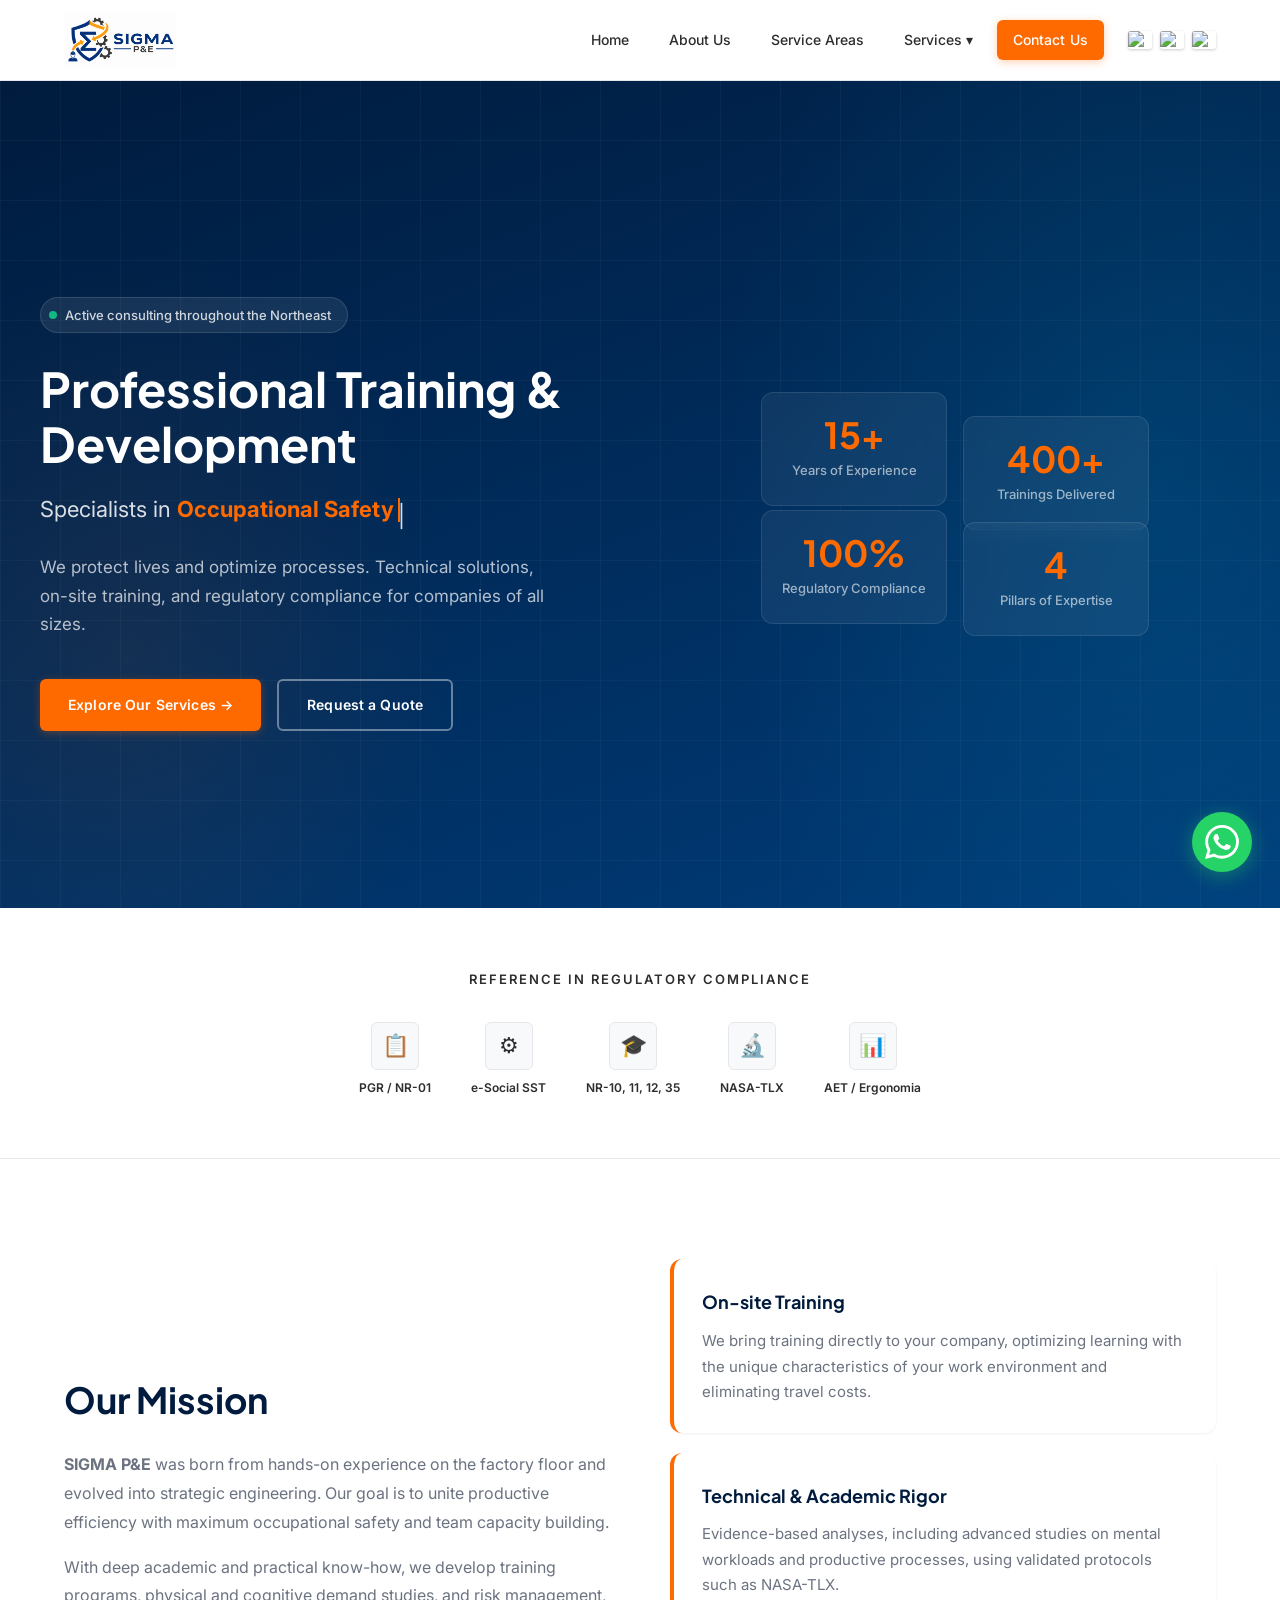
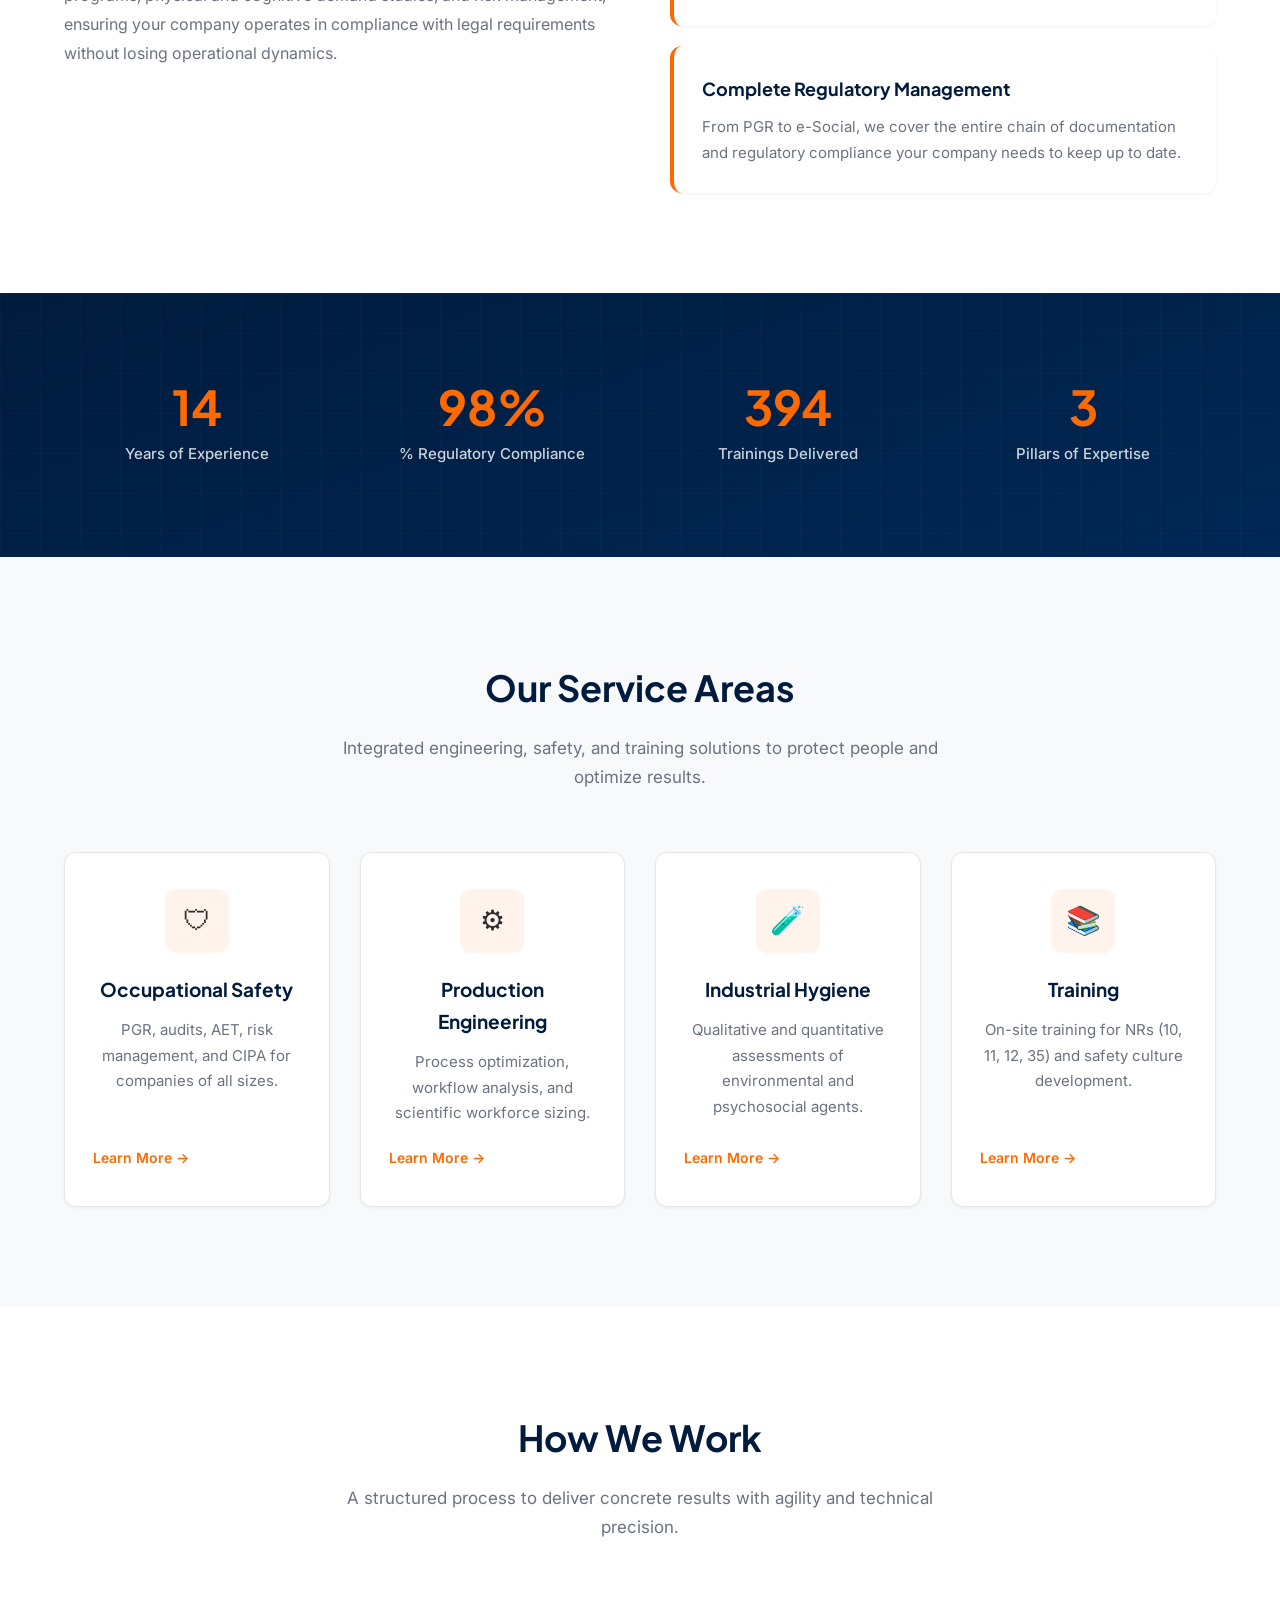
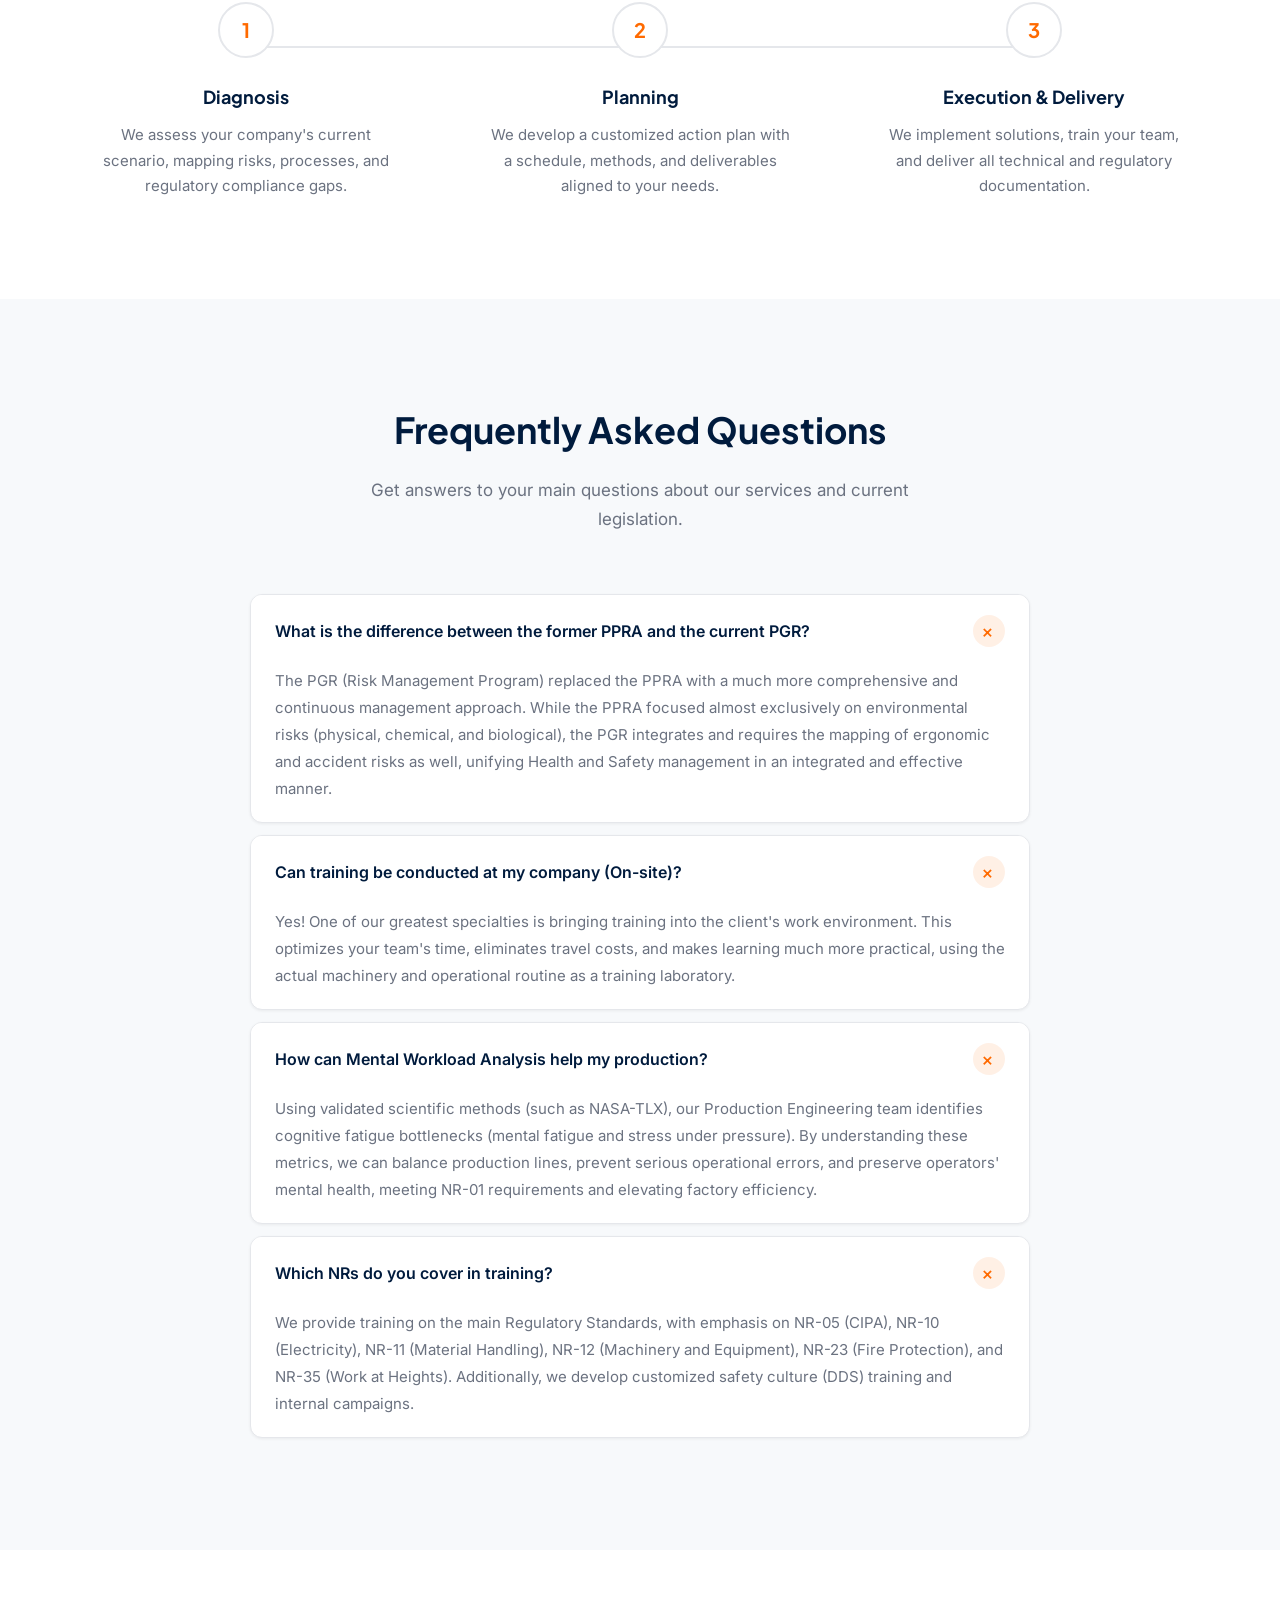
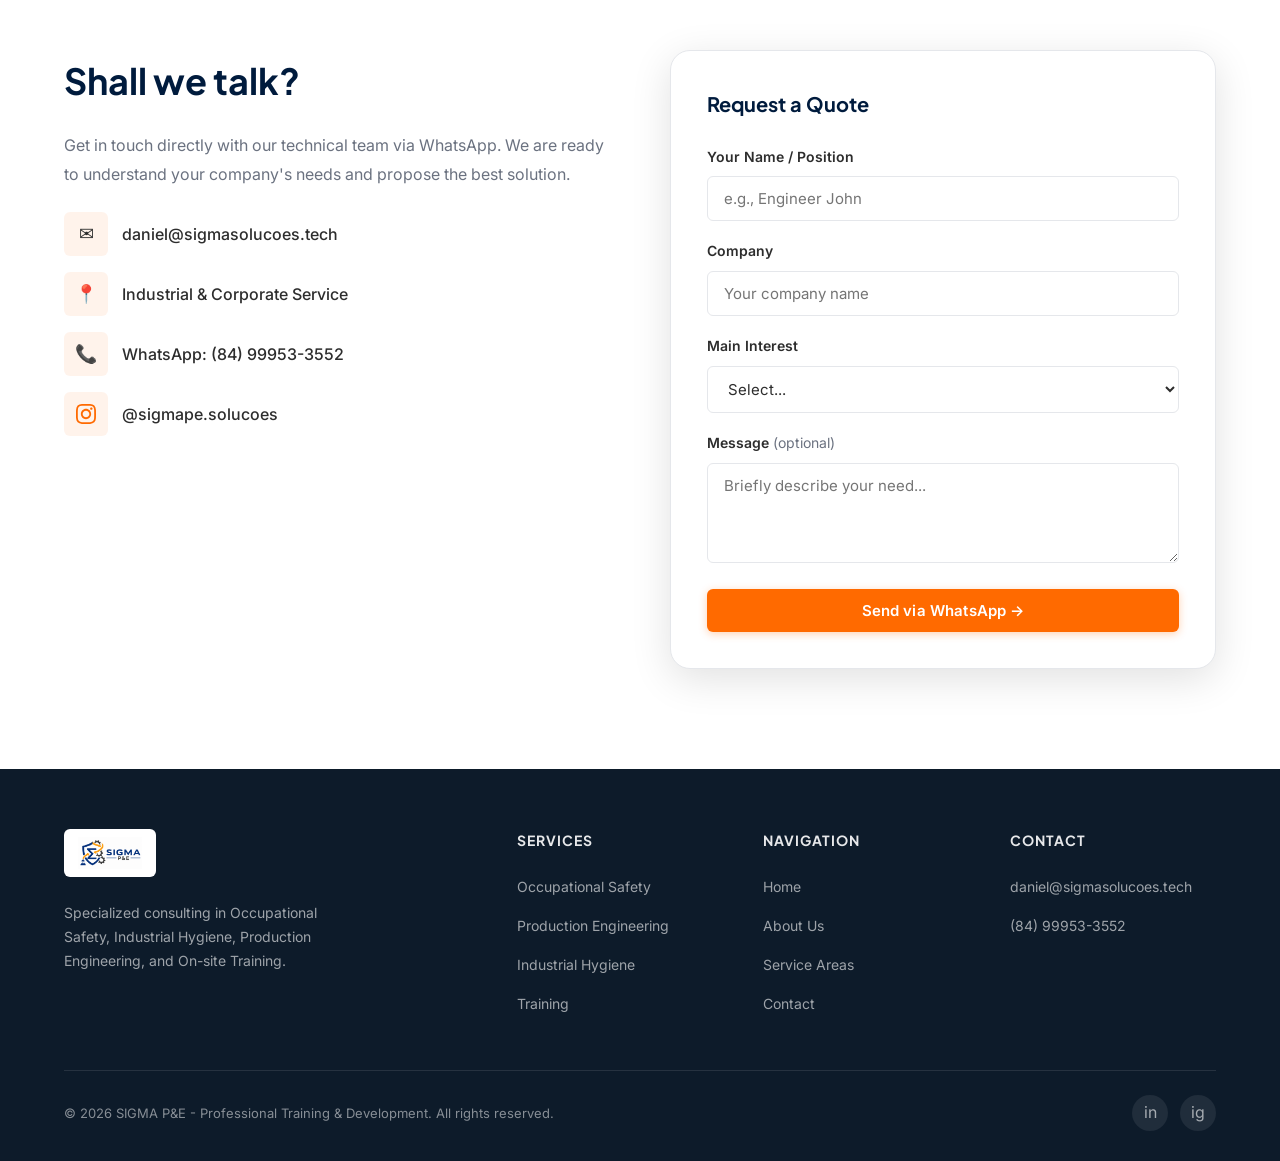
==== en/index.html @ ac9b4f05 "fix: atualiza handle e url oficial do instagram para @sigmape.solucoes" ====
<!DOCTYPE html>
<html lang="en">
<head>
    <meta charset="UTF-8">
    <meta name="viewport" content="width=device-width, initial-scale=1.0">
    <meta name="description" content="SIGMA P&E - Specialized consulting in Occupational Safety, Industrial Hygiene, Production Engineering, and On-site Training. +15 years of experience.">
    <meta name="keywords" content="occupational safety, industrial hygiene, production engineering, NR training, PGR, AET, OSH consulting">
    <meta property="og:title" content="SIGMA P&E | Professional Training & Development">
    <meta property="og:description" content="We protect lives and optimize processes. OSH, Industrial Hygiene, and Production Engineering consulting.">
    <meta property="og:type" content="website">
    <meta name="theme-color" content="#001B3D">
    <title>SIGMA P&E | Professional Training & Development</title>
    <link rel="preconnect" href="https://fonts.googleapis.com">
    <link rel="preconnect" href="https://fonts.gstatic.com" crossorigin>
    <link href="https://fonts.googleapis.com/css2?family=Inter:wght@400;500;600;700&amp;family=Plus+Jakarta+Sans:wght@600;700;800&amp;display=swap" rel="stylesheet">
    <link rel="stylesheet" href="../assets/css/style.css?v=17">
    <link rel="icon" href="../assets/img/logo/logo.png" type="image/png">
</head>
<body>
    <a href="#inicio" class="skip-link">Skip to main content</a>

    <header class="header" role="banner">
        <div class="container header-container">
            <a href="index.html" class="logo-link" aria-label="SIGMA P&E - Home page">
                <img src="../assets/img/logo/logo.png" alt="SIGMA &amp;E Logo" class="logo-img" loading="eager">
            </a>
            <div class="header-right">
                <nav class="nav-menu" id="nav-menu" role="navigation" aria-label="Main menu">
                <ul>
                    <li><a href="index.html">Home</a></li>
                    <li><a href="#quem-somos">About Us</a></li>
                    <li><a href="#pilares">Service Areas</a></li>
                    <li class="dropdown">
                        <a href="#" class="dropdown-toggle" aria-haspopup="true" aria-expanded="false">Services ▾</a>
                        <ul class="dropdown-menu" role="menu">
                            <li><a href="servicos/seguranca-do-trabalho.html" role="menuitem"><span class="menu-icon">&#128737;</span>Occupational Safety</a></li>
                            <li><a href="servicos/engenharia-de-producao.html" role="menuitem"><span class="menu-icon">&#9881;</span>Production Engineering</a></li>
                            <li><a href="servicos/higiene-ocupacional.html" role="menuitem"><span class="menu-icon">&#129514;</span>Industrial Hygiene</a></li>
                            <li><a href="servicos/treinamentos.html" role="menuitem"><span class="menu-icon">&#128218;</span>Training</a></li>
                        </ul>
                    </li>
                    <li><a href="#contato" class="btn-primary">Contact Us</a></li>
                </ul>
                
            </nav>
                <div class="language-switcher" style="display: flex; gap: 8px; align-items: center;">
                    <a href="../index.html" title="Português" class="flag-icon"><img src="https://flagcdn.com/w40/br.png" alt="PT-BR" style="width: 24px; height: 18px; object-fit: cover; border-radius: 3px; box-shadow: 0 1px 3px rgba(0,0,0,0.2);"></a>
                    <a href="index.html" title="English" class="flag-icon"><img src="https://flagcdn.com/w40/us.png" alt="EN" style="width: 24px; height: 18px; object-fit: cover; border-radius: 3px; box-shadow: 0 1px 3px rgba(0,0,0,0.2);"></a>
                    <a href="../es/index.html" title="Español" class="flag-icon"><img src="https://flagcdn.com/w40/es.png" alt="ES" style="width: 24px; height: 18px; object-fit: cover; border-radius: 3px; box-shadow: 0 1px 3px rgba(0,0,0,0.2);"></a>
                </div>
                <button class="menu-toggle" aria-label="Open menu" aria-expanded="false" aria-controls="nav-menu">&#9776;</button>
            </div>
        </div>
    </header>

    <main>
        <!-- HERO -->
        <section id="inicio" class="hero">
            <div class="hero-grid-pattern" aria-hidden="true"></div>
            <div class="container hero-content">
                <div class="hero-text">
                    <div class="hero-badge">
                        <span class="badge-dot"></span>
                        Active consulting throughout the Northeast
                    </div>
                    <h1>Professional Training & Development</h1>
                    <h2 class="typewriter-container">Specialists in <strong id="typewriter" class="text-secondary"></strong><span class="cursor" aria-hidden="true">|</span></h2>
                    <p class="hero-desc">We protect lives and optimize processes. Technical solutions, on-site training, and regulatory compliance for companies of all sizes.</p>
                    <div class="hero-botoes">
                        <a href="#pilares" class="btn-primary">Explore Our Services →</a>
                        <a href="#contato" class="btn-secondary">Request a Quote</a>
                    </div>
                </div>
                <div class="hero-visual" aria-hidden="true">
                    <div class="hero-cards">
                        <div class="hero-stat-card">
                            <div class="stat-number">15+</div>
                            <div class="stat-label">Years of Experience</div>
                        </div>
                        <div class="hero-stat-card">
                            <div class="stat-number">400+</div>
                            <div class="stat-label">Trainings Delivered</div>
                        </div>
                        <div class="hero-stat-card">
                            <div class="stat-number">100%</div>
                            <div class="stat-label">Regulatory Compliance</div>
                        </div>
                        <div class="hero-stat-card">
                            <div class="stat-number">4</div>
                            <div class="stat-label">Pillars of Expertise</div>
                        </div>
                    </div>
                </div>
            </div>
        </section>

        <!-- TRUST BADGES -->
        <section class="trust-section reveal">
            <p class="trust-label">Reference in regulatory compliance</p>
            <div class="trust-badges">
                <div class="trust-badge-item"><div class="badge-icon">&#128203;</div><span>PGR / NR-01</span></div>
                <div class="trust-badge-item"><div class="badge-icon">&#9881;</div><span>e-Social SST</span></div>
                <div class="trust-badge-item"><div class="badge-icon">&#127891;</div><span>NR-10, 11, 12, 35</span></div>
                <div class="trust-badge-item"><div class="badge-icon">&#128300;</div><span>NASA-TLX</span></div>
                <div class="trust-badge-item"><div class="badge-icon">&#128202;</div><span>AET / Ergonomia</span></div>
            </div>
        </section>

        <!-- QUEM SOMOS -->
        <section id="quem-somos" class="section">
            <div class="container about-container">
                <div class="about-text reveal-left">
                    <h2>Our Mission</h2>
                    <p><strong>SIGMA P&E</strong> was born from hands-on experience on the factory floor and evolved into strategic engineering. Our goal is to unite productive efficiency with maximum occupational safety and team capacity building.</p>
                    <p>With deep academic and practical know-how, we develop training programs, physical and cognitive demand studies, and risk management, ensuring your company operates in compliance with legal requirements without losing operational dynamics.</p>
                </div>
                <div class="about-features reveal-right">
                    <div class="feature-card" style="transition-delay: 0.1s;"><h3>On-site Training</h3><p>We bring training directly to your company, optimizing learning with the unique characteristics of your work environment and eliminating travel costs.</p></div>
                    <div class="feature-card" style="transition-delay: 0.2s;"><h3>Technical & Academic Rigor</h3><p>Evidence-based analyses, including advanced studies on mental workloads and productive processes, using validated protocols such as NASA-TLX.</p></div>
                    <div class="feature-card" style="transition-delay: 0.3s;"><h3>Complete Regulatory Management</h3><p>From PGR to e-Social, we cover the entire chain of documentation and regulatory compliance your company needs to keep up to date.</p></div>
                </div>
            </div>
        </section>

        <!-- METRICAS -->
        <section class="metrics-section" id="metricas">
            <div class="container">
                <div class="grid-4">
                    <div class="counter-box reveal"><div class="counter-num" data-target="15">0</div><p>Years of Experience</p></div>
                    <div class="counter-box reveal" style="transition-delay: 0.1s;"><div class="counter-num" data-target="100">0</div><p>% Regulatory Compliance</p></div>
                    <div class="counter-box reveal" style="transition-delay: 0.2s;"><div class="counter-num" data-target="400">0</div><p>Trainings Delivered</p></div>
                    <div class="counter-box reveal" style="transition-delay: 0.3s;"><div class="counter-num" data-target="4">0</div><p>Pillars of Expertise</p></div>
                </div>
            </div>
        </section>

        <!-- PILARES -->
        <section id="pilares" class="section bg-light">
            <div class="container">
                <h2 class="section-title reveal">Our Service Areas</h2>
                <p class="section-subtitle reveal">Integrated engineering, safety, and training solutions to protect people and optimize results.</p>
                <div class="grid-4">
                    <a href="servicos/seguranca-do-trabalho.html" class="card-pilar-link reveal" style="transition-delay: 0.1s;"><div class="card-pilar"><div class="icone">&#128737;</div><h3>Occupational Safety</h3><p>PGR, audits, AET, risk management, and CIPA for companies of all sizes.</p><span class="saiba-mais">Learn More →</span></div></a>
                    <a href="servicos/engenharia-de-producao.html" class="card-pilar-link reveal" style="transition-delay: 0.2s;"><div class="card-pilar"><div class="icone">&#9881;</div><h3>Production Engineering</h3><p>Process optimization, workflow analysis, and scientific workforce sizing.</p><span class="saiba-mais">Learn More →</span></div></a>
                    <a href="servicos/higiene-ocupacional.html" class="card-pilar-link reveal" style="transition-delay: 0.3s;"><div class="card-pilar"><div class="icone">&#129514;</div><h3>Industrial Hygiene</h3><p>Qualitative and quantitative assessments of environmental and psychosocial agents.</p><span class="saiba-mais">Learn More →</span></div></a>
                    <a href="servicos/treinamentos.html" class="card-pilar-link reveal" style="transition-delay: 0.4s;"><div class="card-pilar"><div class="icone">&#128218;</div><h3>Training</h3><p>On-site training for NRs (10, 11, 12, 35) and safety culture development.</p><span class="saiba-mais">Learn More →</span></div></a>
                </div>
            </div>
        </section>

        <!-- COMO FUNCIONA -->
        <section id="processo" class="section">
            <div class="container">
                <h2 class="section-title reveal">How We Work</h2>
                <p class="section-subtitle reveal">A structured process to deliver concrete results with agility and technical precision.</p>
                <div class="process-grid">
                    <div class="process-step reveal" style="transition-delay: 0.1s;"><div class="process-step-number">1</div><h3>Diagnosis</h3><p>We assess your company's current scenario, mapping risks, processes, and regulatory compliance gaps.</p></div>
                    <div class="process-step reveal" style="transition-delay: 0.2s;"><div class="process-step-number">2</div><h3>Planning</h3><p>We develop a customized action plan with a schedule, methods, and deliverables aligned to your needs.</p></div>
                    <div class="process-step reveal" style="transition-delay: 0.3s;"><div class="process-step-number">3</div><h3>Execution & Delivery</h3><p>We implement solutions, train your team, and deliver all technical and regulatory documentation.</p></div>
                </div>
            </div>
        </section>

        <!-- FAQ -->
        <section id="faq" class="section bg-light">
            <div class="container">
                <h2 class="section-title reveal">Frequently Asked Questions</h2>
                <p class="section-subtitle reveal">Get answers to your main questions about our services and current legislation.</p>
                <div class="faq-container">
                    <div class="faq-item reveal" style="transition-delay: 0.1s;"><button class="faq-question" aria-expanded="false">What is the difference between the former PPRA and the current PGR?</button><div class="faq-answer" role="region"><div class="faq-answer-inner"><p>The PGR (Risk Management Program) replaced the PPRA with a much more comprehensive and continuous management approach. While the PPRA focused almost exclusively on environmental risks (physical, chemical, and biological), the PGR integrates and requires the mapping of ergonomic and accident risks as well, unifying Health and Safety management in an integrated and effective manner.</p></div></div></div>
                    <div class="faq-item reveal" style="transition-delay: 0.2s;"><button class="faq-question" aria-expanded="false">Can training be conducted at my company (On-site)?</button><div class="faq-answer" role="region"><div class="faq-answer-inner"><p>Yes! One of our greatest specialties is bringing training into the client's work environment. This optimizes your team's time, eliminates travel costs, and makes learning much more practical, using the actual machinery and operational routine as a training laboratory.</p></div></div></div>
                    <div class="faq-item reveal" style="transition-delay: 0.3s;"><button class="faq-question" aria-expanded="false">How can Mental Workload Analysis help my production?</button><div class="faq-answer" role="region"><div class="faq-answer-inner"><p>Using validated scientific methods (such as NASA-TLX), our Production Engineering team identifies cognitive fatigue bottlenecks (mental fatigue and stress under pressure). By understanding these metrics, we can balance production lines, prevent serious operational errors, and preserve operators' mental health, meeting NR-01 requirements and elevating factory efficiency.</p></div></div></div>
                    <div class="faq-item reveal" style="transition-delay: 0.4s;"><button class="faq-question" aria-expanded="false">Which NRs do you cover in training?</button><div class="faq-answer" role="region"><div class="faq-answer-inner"><p>We provide training on the main Regulatory Standards, with emphasis on NR-05 (CIPA), NR-10 (Electricity), NR-11 (Material Handling), NR-12 (Machinery and Equipment), NR-23 (Fire Protection), and NR-35 (Work at Heights). Additionally, we develop customized safety culture (DDS) training and internal campaigns.</p></div></div></div>
                </div>
            </div>
        </section>

        <!-- CONTATO -->
        <section id="contato" class="section">
            <div class="container contact-container reveal">
                <div class="contact-info">
                    <h2>Shall we talk?</h2>
                    <p>Get in touch directly with our technical team via WhatsApp. We are ready to understand your company's needs and propose the best solution.</p>
                    <ul class="contact-details">
                        <li><span class="detail-icon">&#9993;</span>daniel@sigmasolucoes.tech</li>
                        <li><span class="detail-icon">&#128205;</span>Industrial & Corporate Service</li>
                        <li><span class="detail-icon">&#128222;</span>WhatsApp: (84) 99953-3552</li>
                        <li><span class="detail-icon"><svg width="20" height="20" viewBox="0 0 24 24" fill="currentColor" aria-hidden="true"><path d="M12 2.163c3.204 0 3.584.012 4.85.07 3.252.148 4.771 1.691 4.919 4.919.058 1.265.069 1.645.069 4.849 0 3.205-.012 3.584-.069 4.849-.149 3.225-1.664 4.771-4.919 4.919-1.266.058-1.644.07-4.85.07-3.204 0-3.584-.012-4.849-.07-3.26-.149-4.771-1.699-4.919-4.92-.058-1.265-.07-1.644-.07-4.849 0-3.204.013-3.583.07-4.849.149-3.227 1.664-4.771 4.919-4.919 1.266-.057 1.645-.069 4.849-.069zm0-2.163c-3.259 0-3.667.014-4.947.072-4.358.2-6.78 2.618-6.98 6.98-.059 1.281-.073 1.689-.073 4.948 0 3.259.014 3.668.072 4.948.2 4.358 2.618 6.78 6.98 6.98 1.281.058 1.689.072 4.948.072 3.259 0 3.668-.014 4.948-.072 4.354-.2 6.782-2.618 6.979-6.98.059-1.28.073-1.689.073-4.948 0-3.259-.014-3.667-.072-4.947-.196-4.354-2.617-6.78-6.979-6.98-1.281-.059-1.69-.073-4.949-.073zm0 5.838c-3.403 0-6.162 2.759-6.162 6.162s2.759 6.163 6.162 6.163 6.162-2.759 6.162-6.163c0-3.403-2.759-6.162-6.162-6.162zm0 10.162c-2.209 0-4-1.79-4-4 0-2.209 1.791-4 4-4s4 1.791 4 4c0 2.21-1.791 4-4 4zm6.406-11.845c-.796 0-1.441.645-1.441 1.44s.645 1.44 1.441 1.44c.795 0 1.439-.645 1.439-1.44s-.644-1.44-1.439-1.44z"/></svg></span><a href="https://www.instagram.com/sigmape.solucoes/" target="_blank" rel="noopener noreferrer">@sigmape.solucoes</a></li>
                    </ul>
                </div>
                <div class="contact-form-wrapper">
                    <h3>Request a Quote</h3>
                    <form id="whatsapp-form" class="form" novalidate>
                        <div class="form-group"><label for="nome">Your Name / Position</label><input type="text" id="nome" required placeholder="e.g., Engineer John" autocomplete="name"></div>
                        <div class="form-group"><label for="empresa">Company</label><input type="text" id="empresa" required placeholder="Your company name" autocomplete="organization"></div>
                        <div class="form-group"><label for="assunto">Main Interest</label><select id="assunto" required><option value="">Select...</option><option value="Occupational Safety">Occupational Safety</option><option value="Production Engineering">Production Engineering</option><option value="Industrial Hygiene">Industrial Hygiene</option><option value="Training">Training</option></select></div>
                        <div class="form-group"><label for="mensagem">Message <span style="font-weight:400;color:var(--color-text-light)">(optional)</span></label><textarea id="mensagem" placeholder="Briefly describe your need..." rows="3"></textarea></div>
                        <button type="submit" class="btn-primary btn-block">Send via WhatsApp →</button>
                    </form>
                </div>
            </div>
        </section>
    </main>

    <footer class="footer" role="contentinfo">
        <div class="container">
            <div class="footer-grid">
                <div class="footer-brand">
                    <img src="../assets/img/logo/logo.png" alt="SIGMA P&amp;E" class="footer-logo">
                    <p>Specialized consulting in Occupational Safety, Industrial Hygiene, Production Engineering, and On-site Training.</p>
                </div>
                <div class="footer-col">
                    <h4>Services</h4>
                    <ul>
                        <li><a href="servicos/seguranca-do-trabalho.html">Occupational Safety</a></li>
                        <li><a href="servicos/engenharia-de-producao.html">Production Engineering</a></li>
                        <li><a href="servicos/higiene-ocupacional.html">Industrial Hygiene</a></li>
                        <li><a href="servicos/treinamentos.html">Training</a></li>
                    </ul>
                </div>
                <div class="footer-col">
                    <h4>Navigation</h4>
                    <ul>
                        <li><a href="index.html">Home</a></li>
                        <li><a href="index.html#quem-somos">About Us</a></li>
                        <li><a href="index.html#pilares">Service Areas</a></li>
                        <li><a href="index.html#contato">Contact</a></li>
                    </ul>
                </div>
                <div class="footer-col">
                    <h4>Contact</h4>
                    <ul>
                        <li><a href="mailto:daniel@sigmasolucoes.tech">daniel@sigmasolucoes.tech</a></li>
                        <li><a href="#">(84) 99953-3552</a></li>
                    </ul>
                </div>
            </div>
            <div class="footer-bottom">
                <p>© 2026 SIGMA P&E - Professional Training & Development. All rights reserved.</p>
                <div class="footer-socials">
                    <a href="#" aria-label="LinkedIn">in</a>
                    <a href="https://www.instagram.com/sigmape.solucoes/" target="_blank" rel="noopener noreferrer" aria-label="Instagram SIGMA P&amp;E">ig</a>
                </div>
            </div>
        </div>
    </footer>

    <a href="https://wa.me/5584999533552?text=Hello!%20I%20would%20like%20to%20speak%20with%20a%20SIGMA%20P%26E%20specialist." class="float-whatsapp" target="_blank" rel="noopener noreferrer" aria-label="Chat on WhatsApp">
        <svg viewBox="0 0 24 24" width="34" height="34" fill="#ffffff" xmlns="http://www.w3.org/2000/svg" aria-hidden="true">
        <path d="M17.472 14.382c-.297-.149-1.758-.867-2.03-.967-.273-.099-.471-.148-.67.15-.197.297-.767.966-.94 1.164-.173.199-.347.223-.644.075-.297-.15-1.255-.463-2.39-1.475-.883-.788-1.48-1.761-1.653-2.059-.173-.297-.018-.458.13-.606.134-.133.298-.347.446-.52.149-.174.198-.298.298-.497.099-.198.05-.371-.025-.52-.075-.149-.669-1.612-.916-2.207-.242-.579-.487-.5-.669-.51-.173-.008-.371-.01-.57-.01-.198 0-.52.074-.792.372-.272.297-1.04 1.016-1.04 2.479 0 1.462 1.065 2.875 1.213 3.074.149.198 2.096 3.2 5.077 4.487.709.306 1.262.489 1.694.625.712.227 1.36.195 1.871.118.571-.085 1.758-.719 2.006-1.413.248-.694.248-1.289.173-1.413-.074-.124-.272-.198-.57-.347m-5.421 7.403h-.004a9.87 9.87 0 01-5.031-1.378l-.361-.214-3.741.982.998-3.648-.235-.374a9.86 9.86 0 01-1.51-5.26c.001-5.45 4.436-9.884 9.888-9.884 2.64 0 5.122 1.03 6.988 2.898a9.825 9.825 0 012.893 6.994c-.003 5.45-4.437 9.884-9.888 9.884m8.413-18.297A11.815 11.815 0 0012.05 0C5.495 0 .16 5.335.157 11.892c0 2.096.547 4.142 1.588 5.945L.057 24l6.305-1.654a11.882 11.882 0 005.683 1.448h.005c6.554 0 11.89-5.335 11.893-11.893a11.82 11.82 0 00-3.48-8.413Z"/>
    </svg>
    </a>

    <!-- Back to Top -->
    <button class="back-to-top" aria-label="Back to top">&#8593;</button>

    <script src="../assets/js/main-en.js?v=17"></script>
</body>
</html>
---- assets/css/style.css ----
/* ============================================
   SIGMA P&E v14 — Identidade Visual & Design System
   ============================================ */
:root {
    --color-primary: #001B3D;
    --color-primary-light: #003366;
    --color-secondary: #FF6A00;
    --color-secondary-light: #FF8C38;
    --color-accent: #00B4D8;
    --color-text: #2D2D2D;
    --color-text-light: #6B7280;
    --color-bg: #FFFFFF;
    --color-bg-light: #F7F9FB;
    --color-bg-dark: #0D1B2A;
    --color-border: #E5E7EB;
    --color-success: #10B981;
    --font-main: 'Inter', 'Montserrat', sans-serif;
    --font-heading: 'Plus Jakarta Sans', 'Montserrat', sans-serif;
    --transition: all 0.3s cubic-bezier(0.4, 0, 0.2, 1);
    --shadow-sm: 0 1px 3px rgba(0,0,0,0.06);
    --shadow-md: 0 4px 20px rgba(0,0,0,0.08);
    --shadow-lg: 0 10px 40px rgba(0,0,0,0.12);
    --shadow-xl: 0 25px 60px rgba(0,0,0,0.15);
    --radius-sm: 6px;
    --radius-md: 12px;
    --radius-lg: 20px;
    --radius-xl: 28px;
    --max-width: 1200px;
}

/* === Reset & Base === */
*, *::before, *::after { margin: 0; padding: 0; box-sizing: border-box; }
html { scroll-behavior: smooth; scroll-padding-top: 90px; }
body {
    font-family: var(--font-main);
    color: var(--color-text);
    background-color: var(--color-bg);
    line-height: 1.7;
    overflow-x: hidden;
    -webkit-font-smoothing: antialiased;
    -moz-osx-font-smoothing: grayscale;
}
img { max-width: 100%; height: auto; display: block; }
a { text-decoration: none; color: inherit; transition: var(--transition); }
.container { width: 100%; max-width: var(--max-width); margin: 0 auto; padding: 0 24px; }

/* === Skip to Content (Acessibilidade) === */
.skip-link {
    position: absolute;
    top: -100%;
    left: 16px;
    background: var(--color-secondary);
    color: #fff;
    padding: 12px 24px;
    border-radius: var(--radius-sm);
    font-weight: 600;
    z-index: 10000;
    transition: top 0.3s;
}
.skip-link:focus { top: 16px; }

/* ============================================
   HEADER & NAVEGAÇÃO
   ============================================ */
.header {
    background: rgba(255,255,255,0.92);
    backdrop-filter: blur(20px);
    -webkit-backdrop-filter: blur(20px);
    box-shadow: 0 1px 0 var(--color-border);
    position: sticky;
    top: 0;
    z-index: 1000;
    transition: var(--transition);
}
.header.scrolled {
    box-shadow: var(--shadow-md);
}
.header-container {
    display: flex;
    justify-content: space-between;
    align-items: center;
    height: 80px;
    transition: height 0.3s ease;
}
.header.scrolled .header-container { height: 68px; }
.logo-link { display: flex; align-items: center; }
.logo-img { max-height: 56px; width: auto; object-fit: contain; transition: var(--transition); }
.header.scrolled .logo-img { max-height: 46px; }

/* Nav Links */
.nav-menu > ul {
    display: flex;
    list-style: none;
    align-items: center;
    gap: 8px;
}
.nav-menu a {
    text-decoration: none;
    color: var(--color-text);
    font-weight: 500;
    font-size: 14px;
    padding: 8px 16px;
    border-radius: var(--radius-sm);
    transition: var(--transition);
    position: relative;
}
.nav-menu a:hover:not(.btn-primary) {
    color: var(--color-primary);
    background: var(--color-bg-light);
}
.nav-menu a.active-link {
    color: var(--color-secondary);
    font-weight: 600;
}

/* Hamburger */
.menu-toggle {
    display: none;
    width: 40px;
    height: 40px;
    align-items: center;
    justify-content: center;
    font-size: 22px;
    background: var(--color-bg-light);
    border: none;
    border-radius: var(--radius-sm);
    cursor: pointer;
    color: var(--color-primary);
    transition: var(--transition);
}
.menu-toggle:hover { background: var(--color-border); }

/* Dropdown */
.dropdown { position: relative; }
ul.dropdown-menu {
    display: none !important;
    position: absolute;
    top: calc(100% + 8px);
    left: 50%;
    transform: translateX(-50%);
    background: #fff;
    box-shadow: var(--shadow-lg);
    padding: 8px;
    min-width: 260px;
    border-radius: var(--radius-md);
    z-index: 100;
    flex-direction: column;
    gap: 2px;
    list-style: none;
    border: 1px solid var(--color-border);
    opacity: 0;
    visibility: hidden;
    transition: opacity 0.25s ease, visibility 0.25s ease, transform 0.25s ease;
    transform: translateX(-50%) translateY(8px);
}
.dropdown.active ul.dropdown-menu {
    display: flex !important;
    opacity: 1;
    visibility: visible;
    transform: translateX(-50%) translateY(0);
}
ul.dropdown-menu li { width: 100%; }
ul.dropdown-menu a {
    padding: 10px 16px;
    display: flex;
    align-items: center;
    gap: 10px;
    font-weight: 500;
    font-size: 14px;
    border-radius: var(--radius-sm);
}
ul.dropdown-menu a:hover {
    background: var(--color-bg-light);
    color: var(--color-secondary);
}
ul.dropdown-menu a .menu-icon {
    width: 32px;
    height: 32px;
    display: flex;
    align-items: center;
    justify-content: center;
    background: var(--color-bg-light);
    border-radius: var(--radius-sm);
    font-size: 16px;
    flex-shrink: 0;
}
ul.dropdown-menu a:hover .menu-icon { background: rgba(255,106,0,0.1); }

/* ============================================
   BOTÕES
   ============================================ */
.btn-primary, .btn-secondary {
    display: inline-flex;
    align-items: center;
    justify-content: center;
    gap: 8px;
    padding: 12px 28px;
    border-radius: var(--radius-sm);
    text-decoration: none;
    font-weight: 600;
    font-size: 14px;
    transition: var(--transition);
    cursor: pointer;
    border: none;
    font-family: var(--font-main);
    letter-spacing: 0.01em;
}
.btn-primary {
    background: var(--color-secondary);
    color: #fff !important;
    box-shadow: 0 2px 8px rgba(255,106,0,0.3);
}
.btn-primary:hover {
    background: var(--color-secondary-light);
    transform: translateY(-2px);
    box-shadow: 0 6px 20px rgba(255,106,0,0.35);
}
.btn-secondary {
    background: transparent;
    color: var(--color-bg) !important;
    border: 2px solid rgba(255,255,255,0.4);
}
.btn-secondary:hover {
    background: rgba(255,255,255,0.15);
    border-color: rgba(255,255,255,0.7);
    transform: translateY(-2px);
}
.btn-outline {
    display: inline-flex;
    align-items: center;
    gap: 8px;
    padding: 12px 28px;
    border-radius: var(--radius-sm);
    font-weight: 600;
    font-size: 14px;
    color: var(--color-primary);
    border: 2px solid var(--color-border);
    background: transparent;
    transition: var(--transition);
    cursor: pointer;
    font-family: var(--font-main);
}
.btn-outline:hover {
    border-color: var(--color-secondary);
    color: var(--color-secondary);
    transform: translateY(-2px);
}
.btn-block { display: flex; width: 100%; font-size: 15px; }

/* ============================================
   HERO SECTION
   ============================================ */
.hero {
    background: linear-gradient(160deg, var(--color-primary) 0%, #002855 40%, #003D7A 100%);
    color: #fff;
    padding: 0;
    position: relative;
    overflow: hidden;
    min-height: 92vh;
    display: flex;
    align-items: center;
}
.hero::before {
    content: '';
    position: absolute;
    top: -50%;
    right: -30%;
    width: 80%;
    height: 200%;
    background: radial-gradient(ellipse, rgba(0,180,216,0.12) 0%, transparent 60%);
    pointer-events: none;
}
.hero::after {
    content: '';
    position: absolute;
    bottom: -30%;
    left: -20%;
    width: 60%;
    height: 120%;
    background: radial-gradient(ellipse, rgba(255,106,0,0.08) 0%, transparent 60%);
    pointer-events: none;
}
/* Geometric grid pattern overlay */
.hero-grid-pattern {
    position: absolute;
    inset: 0;
    background-image:
        linear-gradient(rgba(255,255,255,0.03) 1px, transparent 1px),
        linear-gradient(90deg, rgba(255,255,255,0.03) 1px, transparent 1px);
    background-size: 60px 60px;
    pointer-events: none;
}
.hero-content {
    position: relative;
    z-index: 2;
    display: grid;
    grid-template-columns: 1fr 1fr;
    gap: 60px;
    align-items: center;
    padding: 120px 0 80px;
}
.hero-text { max-width: 600px; }
.hero-badge {
    display: inline-flex;
    align-items: center;
    gap: 8px;
    background: rgba(255,255,255,0.08);
    border: 1px solid rgba(255,255,255,0.12);
    border-radius: 100px;
    padding: 6px 16px 6px 8px;
    font-size: 13px;
    font-weight: 500;
    color: rgba(255,255,255,0.8);
    margin-bottom: 28px;
    animation: fadeInUp 0.6s ease-out;
}
.hero-badge .badge-dot {
    width: 8px;
    height: 8px;
    background: var(--color-success);
    border-radius: 50%;
    animation: pulse-dot 2s ease-in-out infinite;
}
@keyframes pulse-dot {
    0%, 100% { opacity: 1; transform: scale(1); }
    50% { opacity: 0.5; transform: scale(1.3); }
}
.hero h1 {
    font-family: var(--font-heading);
    font-size: 48px;
    font-weight: 700;
    line-height: 1.15;
    margin-bottom: 20px;
    animation: fadeInUp 0.6s ease-out 0.1s both;
}
.hero .typewriter-container {
    font-size: 22px;
    font-weight: 400;
    margin-bottom: 24px;
    min-height: 34px;
    color: rgba(255,255,255,0.85);
    animation: fadeInUp 0.6s ease-out 0.2s both;
}
.text-secondary { color: var(--color-secondary); font-weight: 700; }
.cursor {
    display: inline-block;
    width: 2px;
    height: 1.1em;
    background-color: var(--color-secondary);
    margin-left: 4px;
    vertical-align: text-bottom;
    animation: blink 1s step-end infinite;
}
@keyframes blink { 50% { opacity: 0; } }
.hero .hero-desc {
    font-size: 17px;
    line-height: 1.7;
    color: rgba(255,255,255,0.7);
    margin-bottom: 40px;
    max-width: 520px;
    animation: fadeInUp 0.6s ease-out 0.3s both;
}
.hero-botoes {
    display: flex;
    gap: 16px;
    animation: fadeInUp 0.6s ease-out 0.4s both;
}
.hero-visual {
    display: flex;
    justify-content: center;
    align-items: center;
    animation: fadeInRight 0.8s ease-out 0.3s both;
}
.hero-cards {
    display: grid;
    grid-template-columns: 1fr 1fr;
    gap: 16px;
    max-width: 420px;
}
.hero-stat-card {
    background: rgba(255,255,255,0.06);
    backdrop-filter: blur(10px);
    border: 1px solid rgba(255,255,255,0.1);
    border-radius: var(--radius-md);
    padding: 24px 20px;
    text-align: center;
    transition: var(--transition);
}
.hero-stat-card:hover {
    background: rgba(255,255,255,0.1);
    transform: translateY(-4px);
    border-color: rgba(255,255,255,0.2);
}
.hero-stat-card .stat-number {
    font-family: var(--font-heading);
    font-size: 36px;
    font-weight: 700;
    color: var(--color-secondary);
    line-height: 1;
    margin-bottom: 6px;
}
.hero-stat-card .stat-label {
    font-size: 13px;
    color: rgba(255,255,255,0.6);
    font-weight: 500;
}
.hero-stat-card:nth-child(2) { transform: translateY(24px); }
.hero-stat-card:nth-child(3) { transform: translateY(-12px); }

@keyframes fadeInUp {
    from { opacity: 0; transform: translateY(30px); }
    to { opacity: 1; transform: translateY(0); }
}
@keyframes fadeInRight {
    from { opacity: 0; transform: translateX(40px); }
    to { opacity: 1; transform: translateX(0); }
}

/* ============================================
   SEÇÕES GERAIS
   ============================================ */
.section { padding: 100px 0; }
.bg-light { background-color: var(--color-bg-light); }
.bg-dark { background-color: var(--color-bg-dark); color: #fff; }
.section-title {
    text-align: center;
    font-family: var(--font-heading);
    font-size: 36px;
    font-weight: 700;
    color: var(--color-primary);
    margin-bottom: 16px;
}
.section-subtitle {
    text-align: center;
    font-size: 17px;
    color: var(--color-text-light);
    max-width: 600px;
    margin: 0 auto 60px;
    line-height: 1.7;
}

/* ============================================
   QUEM SOMOS
   ============================================ */
.about-container {
    display: grid;
    grid-template-columns: 1fr 1fr;
    gap: 60px;
    align-items: center;
}
.about-text h2 {
    font-family: var(--font-heading);
    color: var(--color-primary);
    font-size: 36px;
    margin-bottom: 20px;
    font-weight: 700;
}
.about-text p { margin-bottom: 16px; color: var(--color-text-light); line-height: 1.8; }
.about-features { display: flex; flex-direction: column; gap: 20px; }
.feature-card {
    background: #fff;
    padding: 28px;
    border-radius: var(--radius-md);
    border-left: 4px solid var(--color-secondary);
    box-shadow: var(--shadow-sm);
    transition: var(--transition);
}
.feature-card:hover {
    box-shadow: var(--shadow-md);
    transform: translateX(4px);
}
.feature-card h3 {
    font-family: var(--font-heading);
    font-size: 18px;
    color: var(--color-primary);
    margin-bottom: 10px;
    font-weight: 700;
}
.feature-card p { font-size: 15px; color: var(--color-text-light); line-height: 1.7; }

/* ============================================
   CONTADORES (METRICS)
   ============================================ */
.metrics-section {
    background: linear-gradient(160deg, var(--color-primary) 0%, #002855 100%);
    padding: 70px 0;
    position: relative;
    overflow: hidden;
    color: #fff;
}
.metrics-section::before {
    content: '';
    position: absolute;
    inset: 0;
    background-image:
        linear-gradient(rgba(255,255,255,0.02) 1px, transparent 1px),
        linear-gradient(90deg, rgba(255,255,255,0.02) 1px, transparent 1px);
    background-size: 40px 40px;
    pointer-events: none;
}
.grid-4 { display: grid; grid-template-columns: repeat(4, 1fr); gap: 30px; position: relative; z-index: 2; }
.counter-box { text-align: center; padding: 20px; }
.counter-num {
    font-family: var(--font-heading);
    font-size: 48px;
    font-weight: 700;
    color: var(--color-secondary);
    line-height: 1;
    margin-bottom: 10px;
    display: flex;
    justify-content: center;
    align-items: center;
}
.counter-num.has-plus::after, .counter-num.has-percent::after {
    content: '+';
    font-size: 32px;
    color: var(--color-secondary);
    margin-left: 4px;
}
.counter-box:nth-child(2) .counter-num::after { content: '%'; }
.counter-box p { font-size: 15px; font-weight: 500; opacity: 0.8; }

/* ============================================
   PILARES / ÁREAS DE ATUAÇÃO
   ============================================ */
.card-pilar-link {
    text-decoration: none;
    color: inherit;
    display: block;
}
.card-pilar {
    height: 100%;
    background: #fff;
    padding: 36px 28px;
    text-align: center;
    border-radius: var(--radius-md);
    box-shadow: var(--shadow-sm);
    border: 1px solid var(--color-border);
    transition: var(--transition);
    display: flex;
    flex-direction: column;
    position: relative;
    overflow: hidden;
}
.card-pilar::before {
    content: '';
    position: absolute;
    top: 0;
    left: 0;
    right: 0;
    height: 3px;
    background: var(--color-secondary);
    transform: scaleX(0);
    transition: transform 0.4s ease;
}
.card-pilar-link:hover .card-pilar::before { transform: scaleX(1); }
.card-pilar-link:hover .card-pilar {
    transform: translateY(-8px);
    box-shadow: var(--shadow-lg);
    border-color: transparent;
}
.card-pilar .icone {
    width: 64px;
    height: 64px;
    margin: 0 auto 20px;
    display: flex;
    align-items: center;
    justify-content: center;
    background: rgba(255,106,0,0.08);
    border-radius: var(--radius-md);
    font-size: 28px;
    transition: var(--transition);
}
.card-pilar-link:hover .card-pilar .icone {
    background: var(--color-secondary);
    transform: scale(1.05);
}
.card-pilar h3 {
    font-family: var(--font-heading);
    color: var(--color-primary);
    margin-bottom: 12px;
    font-size: 19px;
    font-weight: 700;
}
.card-pilar p { flex-grow: 1; margin-bottom: 20px; font-size: 15px; color: var(--color-text-light); line-height: 1.7; }
.saiba-mais {
    font-weight: 600;
    color: var(--color-secondary);
    font-size: 14px;
    display: inline-flex;
    align-items: center;
    gap: 4px;
    transition: var(--transition);
}
.card-pilar-link:hover .saiba-mais { gap: 8px; }

/* ============================================
   CLIENTES / TRUST SECTION
   ============================================ */
.trust-section { padding: 60px 0; border-bottom: 1px solid var(--color-border); }
.trust-label {
    text-align: center;
    font-size: 13px;
    font-weight: 600;
    text-transform: uppercase;
    letter-spacing: 2px;
    color: var(--color-text);
    margin-bottom: 32px;
}
.trust-badges {
    display: flex;
    justify-content: center;
    flex-wrap: wrap;
    gap: 40px;
}
.trust-badge-item {
    display: flex;
    flex-direction: column;
    align-items: center;
    gap: 8px;
    opacity: 1;
    filter: none;
    transition: var(--transition);
}
.trust-badge-item:hover { transform: translateY(-2px); }
.trust-badge-item .badge-icon {
    width: 48px;
    height: 48px;
    background: var(--color-bg-light);
    border: 1px solid var(--color-border);
    border-radius: var(--radius-sm);
    display: flex;
    align-items: center;
    justify-content: center;
    font-size: 22px;
}
.trust-badge-item span { font-size: 12px; font-weight: 600; color: var(--color-text); }

/* ============================================
   COMO FUNCIONA (PROCESSO)
   ============================================ */
.process-grid {
    display: grid;
    grid-template-columns: repeat(3, 1fr);
    gap: 30px;
    position: relative;
}
.process-grid::before {
    content: '';
    position: absolute;
    top: 44px;
    left: 16.67%;
    width: 66.66%;
    height: 2px;
    background: var(--color-border);
    z-index: 0;
}
.process-step {
    text-align: center;
    position: relative;
    z-index: 1;
}
.process-step-number {
    width: 56px;
    height: 56px;
    margin: 0 auto 24px;
    background: var(--color-bg);
    border: 2px solid var(--color-border);
    border-radius: 50%;
    display: flex;
    align-items: center;
    justify-content: center;
    font-family: var(--font-heading);
    font-size: 20px;
    font-weight: 700;
    color: var(--color-secondary);
    transition: var(--transition);
}
.process-step:hover .process-step-number {
    background: var(--color-secondary);
    color: #fff;
    border-color: var(--color-secondary);
    transform: scale(1.1);
}
.process-step h3 {
    font-family: var(--font-heading);
    font-size: 18px;
    font-weight: 700;
    color: var(--color-primary);
    margin-bottom: 10px;
}
.process-step p { font-size: 15px; color: var(--color-text-light); line-height: 1.7; max-width: 300px; margin: 0 auto; }

/* ============================================
   FAQ
   ============================================ */
.faq-container { max-width: 780px; margin: 0 auto; }
.faq-item {
    margin-bottom: 12px;
    background: #fff;
    border-radius: var(--radius-md);
    box-shadow: var(--shadow-sm);
    border: 1px solid var(--color-border);
    overflow: hidden;
    transition: var(--transition);
}
.faq-item:hover { box-shadow: var(--shadow-md); }
.faq-question {
    width: 100%;
    text-align: left;
    padding: 20px 24px;
    font-size: 16px;
    font-weight: 600;
    color: var(--color-primary);
    background: #fff;
    border: none;
    cursor: pointer;
    display: flex;
    justify-content: space-between;
    align-items: center;
    gap: 16px;
    transition: var(--transition);
    font-family: var(--font-main);
}
.faq-question:hover { color: var(--color-secondary); }
.faq-question::after {
    content: '+';
    font-size: 22px;
    font-weight: 400;
    transition: transform 0.3s ease;
    flex-shrink: 0;
    width: 32px;
    height: 32px;
    display: flex;
    align-items: center;
    justify-content: center;
    background: var(--color-bg-light);
    border-radius: 50%;
}
.faq-item.active .faq-question::after {
    transform: rotate(45deg);
    color: var(--color-secondary);
    background: rgba(255,106,0,0.1);
}
.faq-answer {
    max-height: 0;
    overflow: hidden;
    transition: max-height 0.4s ease-out;
}
.faq-answer-inner { padding: 0 24px 20px; }
.faq-answer p { font-size: 15px; color: var(--color-text-light); line-height: 1.8; }
.faq-item.active .faq-answer { max-height: 400px; }

/* ============================================
   CONTATO / CTA
   ============================================ */
.contact-container {
    display: grid;
    grid-template-columns: 1fr 1fr;
    gap: 60px;
    align-items: start;
}
.contact-info h2 {
    font-family: var(--font-heading);
    color: var(--color-primary);
    font-size: 36px;
    margin-bottom: 20px;
    font-weight: 700;
}
.contact-info > p { color: var(--color-text-light); line-height: 1.8; margin-bottom: 24px; }
.contact-details { list-style: none; margin-top: 24px; }
.contact-details li {
    display: flex;
    align-items: center;
    gap: 14px;
    margin-bottom: 16px;
    font-weight: 500;
    color: var(--color-text);
}
.contact-details .detail-icon {
    width: 44px;
    height: 44px;
    background: rgba(255,106,0,0.08);
    border-radius: var(--radius-sm);
    display: flex;
    align-items: center;
    justify-content: center;
    font-size: 18px;
    flex-shrink: 0;
}
.contact-details .detail-icon svg {
    width: 20px;
    height: 20px;
    fill: var(--color-secondary);
}
.contact-details a {
    color: inherit;
    text-decoration: none;
    transition: var(--transition);
}
.contact-details a:hover {
    color: var(--color-secondary);
    text-decoration: underline;
}
.contact-form-wrapper {
    background: #fff;
    padding: 36px;
    border-radius: var(--radius-lg);
    box-shadow: var(--shadow-lg);
    border: 1px solid var(--color-border);
}
.contact-form-wrapper h3 {
    font-family: var(--font-heading);
    font-size: 20px;
    font-weight: 700;
    color: var(--color-primary);
    margin-bottom: 24px;
}
.form-group { margin-bottom: 18px; }
.form-group label {
    display: block;
    margin-bottom: 8px;
    font-weight: 600;
    color: var(--color-text);
    font-size: 14px;
}
.form-group input,
.form-group select,
.form-group textarea {
    width: 100%;
    padding: 12px 16px;
    border: 1px solid var(--color-border);
    border-radius: var(--radius-sm);
    font-family: var(--font-main);
    font-size: 15px;
    color: var(--color-text);
    background: var(--color-bg);
    transition: var(--transition);
}
.form-group input:focus,
.form-group select:focus,
.form-group textarea:focus {
    outline: none;
    border-color: var(--color-secondary);
    box-shadow: 0 0 0 3px rgba(255,106,0,0.1);
}
.form-group textarea { resize: vertical; min-height: 100px; }

/* ============================================
   PÁGINAS INTERNAS (SERVIÇOS)
   ============================================ */
.hero-interna {
    background: linear-gradient(160deg, var(--color-primary) 0%, #002855 100%);
    color: #fff;
    padding: 50px 0;
    text-align: left;
    position: relative;
    overflow: hidden;
}
.hero-interna::before {
    content: '';
    position: absolute;
    inset: 0;
    background-image:
        linear-gradient(rgba(255,255,255,0.02) 1px, transparent 1px),
        linear-gradient(90deg, rgba(255,255,255,0.02) 1px, transparent 1px);
    background-size: 40px 40px;
    pointer-events: none;
}
.hero-interna .container { position: relative; z-index: 1; }
.hero-interna .breadcrumb {
    display: flex;
    align-items: center;
    gap: 8px;
    font-size: 13px;
    margin-bottom: 16px;
    opacity: 0.7;
}
.hero-interna .breadcrumb a { color: rgba(255,255,255,0.7); }
.hero-interna .breadcrumb a:hover { color: #fff; }
.hero-interna h1 {
    font-family: var(--font-heading);
    font-size: 40px;
    margin-bottom: 12px;
    color: #fff;
    font-weight: 700;
}
.hero-interna > .container > p { font-size: 18px; opacity: 0.85; max-width: 600px; line-height: 1.7; }

.servico-content {
    display: grid;
    grid-template-columns: 1fr 380px;
    gap: 50px;
    align-items: start;
}
.servico-detalhes h2 {
    font-family: var(--font-heading);
    color: var(--color-primary);
    margin-bottom: 20px;
    font-size: 28px;
    font-weight: 700;
}
.servico-detalhes > p { color: var(--color-text-light); line-height: 1.8; margin-bottom: 24px; }
.servico-detalhes ul { list-style: none; margin-bottom: 30px; }
.servico-detalhes ul li {
    padding: 14px 0 14px 36px;
    border-bottom: 1px solid var(--color-border);
    position: relative;
    font-size: 15px;
    color: var(--color-text);
    line-height: 1.6;
}
.servico-detalhes ul li::before {
    content: '\2713';
    color: var(--color-success);
    position: absolute;
    left: 0;
    font-weight: 700;
    width: 24px;
    height: 24px;
    background: rgba(16,185,129,0.1);
    border-radius: 50%;
    display: flex;
    align-items: center;
    justify-content: center;
    font-size: 12px;
    top: 50%;
    transform: translateY(-50%);
}
.servico-detalhes ul li:last-child { border-bottom: none; }

.servico-sidebar {
    background: var(--color-bg-light);
    padding: 32px;
    border-radius: var(--radius-lg);
    position: sticky;
    top: 100px;
    border: 1px solid var(--color-border);
}
.servico-sidebar h3 {
    font-family: var(--font-heading);
    margin-bottom: 12px;
    color: var(--color-primary);
    font-size: 20px;
    font-weight: 700;
}
.servico-sidebar > p { margin-bottom: 20px; font-size: 14px; color: var(--color-text-light); line-height: 1.7; }
.sidebar-banner {
    width: 100%;
    height: auto;
    margin-top: 24px;
    border-radius: var(--radius-md);
    box-shadow: var(--shadow-md);
    display: block;
}

/* Serviços extras - NR highlights */
.nr-highlights {
    display: grid;
    grid-template-columns: repeat(auto-fit, minmax(150px, 1fr));
    gap: 12px;
    margin-bottom: 30px;
}
.nr-tag {
    background: rgba(255,106,0,0.06);
    border: 1px solid rgba(255,106,0,0.15);
    border-radius: var(--radius-sm);
    padding: 12px 16px;
    text-align: center;
    font-size: 14px;
    font-weight: 600;
    color: var(--color-secondary);
    transition: var(--transition);
}
.nr-tag:hover { background: var(--color-secondary); color: #fff; }

/* ============================================
   FOOTER
   ============================================ */
.footer {
    background: var(--color-bg-dark);
    color: #fff;
    padding: 60px 0 30px;
}
.footer-grid {
    display: grid;
    grid-template-columns: 2fr 1fr 1fr 1fr;
    gap: 40px;
    margin-bottom: 40px;
}
.footer-logo {
    background: #ffffff;
    padding: 8px 14px;
    border-radius: var(--radius-sm);
    display: inline-block;
    max-height: 48px;
    width: auto;
    object-fit: contain;
}
.footer-brand p { font-size: 14px; color: rgba(255,255,255,0.6); line-height: 1.7; margin-top: 16px; max-width: 300px; }
.footer-col h4 {
    font-family: var(--font-heading);
    font-size: 14px;
    font-weight: 700;
    text-transform: uppercase;
    letter-spacing: 1px;
    margin-bottom: 20px;
    color: rgba(255,255,255,0.9);
}
.footer-col ul { list-style: none; }
.footer-col ul li { margin-bottom: 12px; }
.footer-col ul a {
    color: rgba(255,255,255,0.6);
    font-size: 14px;
    transition: var(--transition);
}
.footer-col ul a:hover { color: var(--color-secondary); padding-left: 4px; }
.footer-bottom {
    border-top: 1px solid rgba(255,255,255,0.1);
    padding-top: 24px;
    display: flex;
    justify-content: space-between;
    align-items: center;
    font-size: 13px;
    color: rgba(255,255,255,0.5);
}
.footer-socials {
    display: flex;
    gap: 12px;
}
.footer-socials a {
    width: 36px;
    height: 36px;
    border-radius: 50%;
    background: rgba(255,255,255,0.08);
    display: flex;
    align-items: center;
    justify-content: center;
    font-size: 16px;
    color: rgba(255,255,255,0.6);
    transition: var(--transition);
}
.footer-socials a:hover { background: var(--color-secondary); color: #fff; }

/* ============================================
   SCROLL REVEAL
   ============================================ */
.reveal {
    opacity: 0;
    transform: translateY(30px);
    transition: all 0.7s cubic-bezier(0.4, 0, 0.2, 1);
}
.reveal.active { opacity: 1; transform: translateY(0); }
.reveal-left {
    opacity: 0;
    transform: translateX(-30px);
    transition: all 0.7s cubic-bezier(0.4, 0, 0.2, 1);
}
.reveal-left.active { opacity: 1; transform: translateX(0); }
.reveal-right {
    opacity: 0;
    transform: translateX(30px);
    transition: all 0.7s cubic-bezier(0.4, 0, 0.2, 1);
}
.reveal-right.active { opacity: 1; transform: translateX(0); }
.reveal-scale {
    opacity: 0;
    transform: scale(0.95);
    transition: all 0.7s cubic-bezier(0.4, 0, 0.2, 1);
}
.reveal-scale.active { opacity: 1; transform: scale(1); }

/* ============================================
   WHATSAPP FLUTUANTE
   ============================================ */
.float-whatsapp {
    position: fixed;
    width: 60px;
    height: 60px;
    bottom: 28px;
    right: 28px;
    background-color: #25D366;
    color: #FFF;
    border-radius: 50px;
    text-align: center;
    box-shadow: 0 4px 20px rgba(37,211,102,0.4);
    z-index: 1000;
    display: flex;
    align-items: center;
    justify-content: center;
    animation: pulse-whatsapp 2s infinite;
    transition: transform 0.3s ease;
}
.float-whatsapp:hover { transform: scale(1.1); animation: none; }
.float-whatsapp svg {
    width: 34px;
    height: 34px;
    fill: #ffffff;
    display: block;
}
@keyframes pulse-whatsapp {
    0% { box-shadow: 0 0 0 0 rgba(37, 211, 102, 0.5); }
    70% { box-shadow: 0 0 0 18px rgba(37, 211, 102, 0); }
    100% { box-shadow: 0 0 0 0 rgba(37, 211, 102, 0); }
}

/* ============================================
   VOLTAR AO TOPO
   ============================================ */
.back-to-top {
    position: fixed;
    bottom: 100px;
    right: 32px;
    width: 44px;
    height: 44px;
    background: var(--color-primary);
    color: #fff;
    border: none;
    border-radius: 50%;
    cursor: pointer;
    display: flex;
    align-items: center;
    justify-content: center;
    font-size: 18px;
    box-shadow: var(--shadow-md);
    opacity: 0;
    visibility: hidden;
    transform: translateY(20px);
    transition: var(--transition);
    z-index: 999;
}
.back-to-top.visible { opacity: 1; visibility: visible; transform: translateY(0); }
.back-to-top:hover { background: var(--color-secondary); transform: translateY(-3px); }

/* ============================================
   SELETOR DE IDIOMA (LANGUAGE SWITCHER)
   ============================================ */
.lang-switcher {
    display: flex;
    align-items: center;
    gap: 6px;
    margin-left: 16px;
    padding-left: 16px;
    border-left: 1px solid var(--color-border);
}
.lang-switcher a {
    display: flex;
    align-items: center;
    justify-content: center;
    width: 30px;
    height: 22px;
    border-radius: 3px;
    overflow: hidden;
    box-shadow: 0 1px 3px rgba(0,0,0,0.15);
    transition: var(--transition);
    border: 2px solid transparent;
    font-size: 14px;
    line-height: 1;
    flex-shrink: 0;
}
.lang-switcher a:hover {
    transform: translateY(-2px);
    box-shadow: 0 2px 8px rgba(0,0,0,0.2);
}
.lang-switcher a.lang-active {
    border-color: var(--color-secondary);
}
.lang-flag {
    width: 100%;
    height: 100%;
    object-fit: cover;
}

/* ============================================
   RESPONSIVO
   ============================================ */
@media (max-width: 1024px) {
    .hero-content { grid-template-columns: 1fr; text-align: center; }
    .hero-text { max-width: 100%; }
    .hero .hero-desc { margin: 0 auto 40px; }
    .hero-botoes { justify-content: center; }
    .hero-visual { display: none; }
    .about-container { grid-template-columns: 1fr; }
    .grid-4 { grid-template-columns: repeat(2, 1fr); }
    .contact-container { grid-template-columns: 1fr; }
    .servico-content { grid-template-columns: 1fr; }
    .servico-sidebar { position: static; }
    .footer-grid { grid-template-columns: 1fr 1fr; }
    .process-grid { grid-template-columns: 1fr; gap: 40px; }
    .process-grid::before { display: none; }
}

@media (max-width: 768px) {
    .menu-toggle { display: flex; }
    .lang-switcher {
        margin-left: 8px;
        padding-left: 8px;
        gap: 4px;
    }
    .lang-switcher a { width: 26px; height: 18px; }
    .nav-menu {
        display: none;
        width: 100%;
        position: absolute;
        top: 100%;
        left: 0;
        background: #fff;
        box-shadow: var(--shadow-lg);
        border-top: 1px solid var(--color-border);
        padding: 16px;
    }
    .nav-menu.active { display: block; }
    .nav-menu > ul { flex-direction: column; gap: 4px; }
    .nav-menu > ul > li { width: 100%; }
    .nav-menu > ul > li > a { display: block; padding: 14px 16px; border-radius: var(--radius-sm); }
    .nav-menu .btn-primary { text-align: center; margin-top: 8px; }
    ul.dropdown-menu {
        position: relative;
        box-shadow: none;
        background: var(--color-bg-light);
        border: none;
        transform: none;
        opacity: 1;
        visibility: visible;
        display: none !important;
        padding: 0 0 0 16px;
        margin-top: 4px;
    }
    .dropdown.active ul.dropdown-menu { display: flex !important; }
    ul.dropdown-menu a { padding: 10px 16px; }

    .section { padding: 70px 0; }
    .hero { min-height: auto; padding: 60px 0; }
    .hero h1 { font-size: 32px; }
    .hero .typewriter-container { font-size: 18px; }
    .hero-botoes { flex-direction: column; align-items: center; }
    .section-title { font-size: 28px; }
    .grid-4 { grid-template-columns: 1fr; }
    .counter-num { font-size: 38px; }
    .footer-grid { grid-template-columns: 1fr; text-align: center; }
    .footer-bottom { flex-direction: column; gap: 16px; text-align: center; }
    .footer-socials { justify-content: center; }
    .footer-brand p { max-width: 100%; }
    .contact-form-wrapper { padding: 24px; }
    .hero-interna h1 { font-size: 30px; }
}

@media (max-width: 480px) {
    .hero h1 { font-size: 28px; }
    .container { padding: 0 16px; }
    .hero-content { padding: 80px 0 60px; }
}

/* Wrapper do Header Right (Nav + Switcher + Menu Toggle) */
.header-right {
    display: flex;
    align-items: center;
    gap: 24px;
}
.flag-icon {
    display: inline-flex;
    transition: transform 0.2s ease;
}
.flag-icon:hover {
    transform: translateY(-2px);
}
@media (max-width: 768px) {
    .header-right {
        gap: 16px;
    }
}
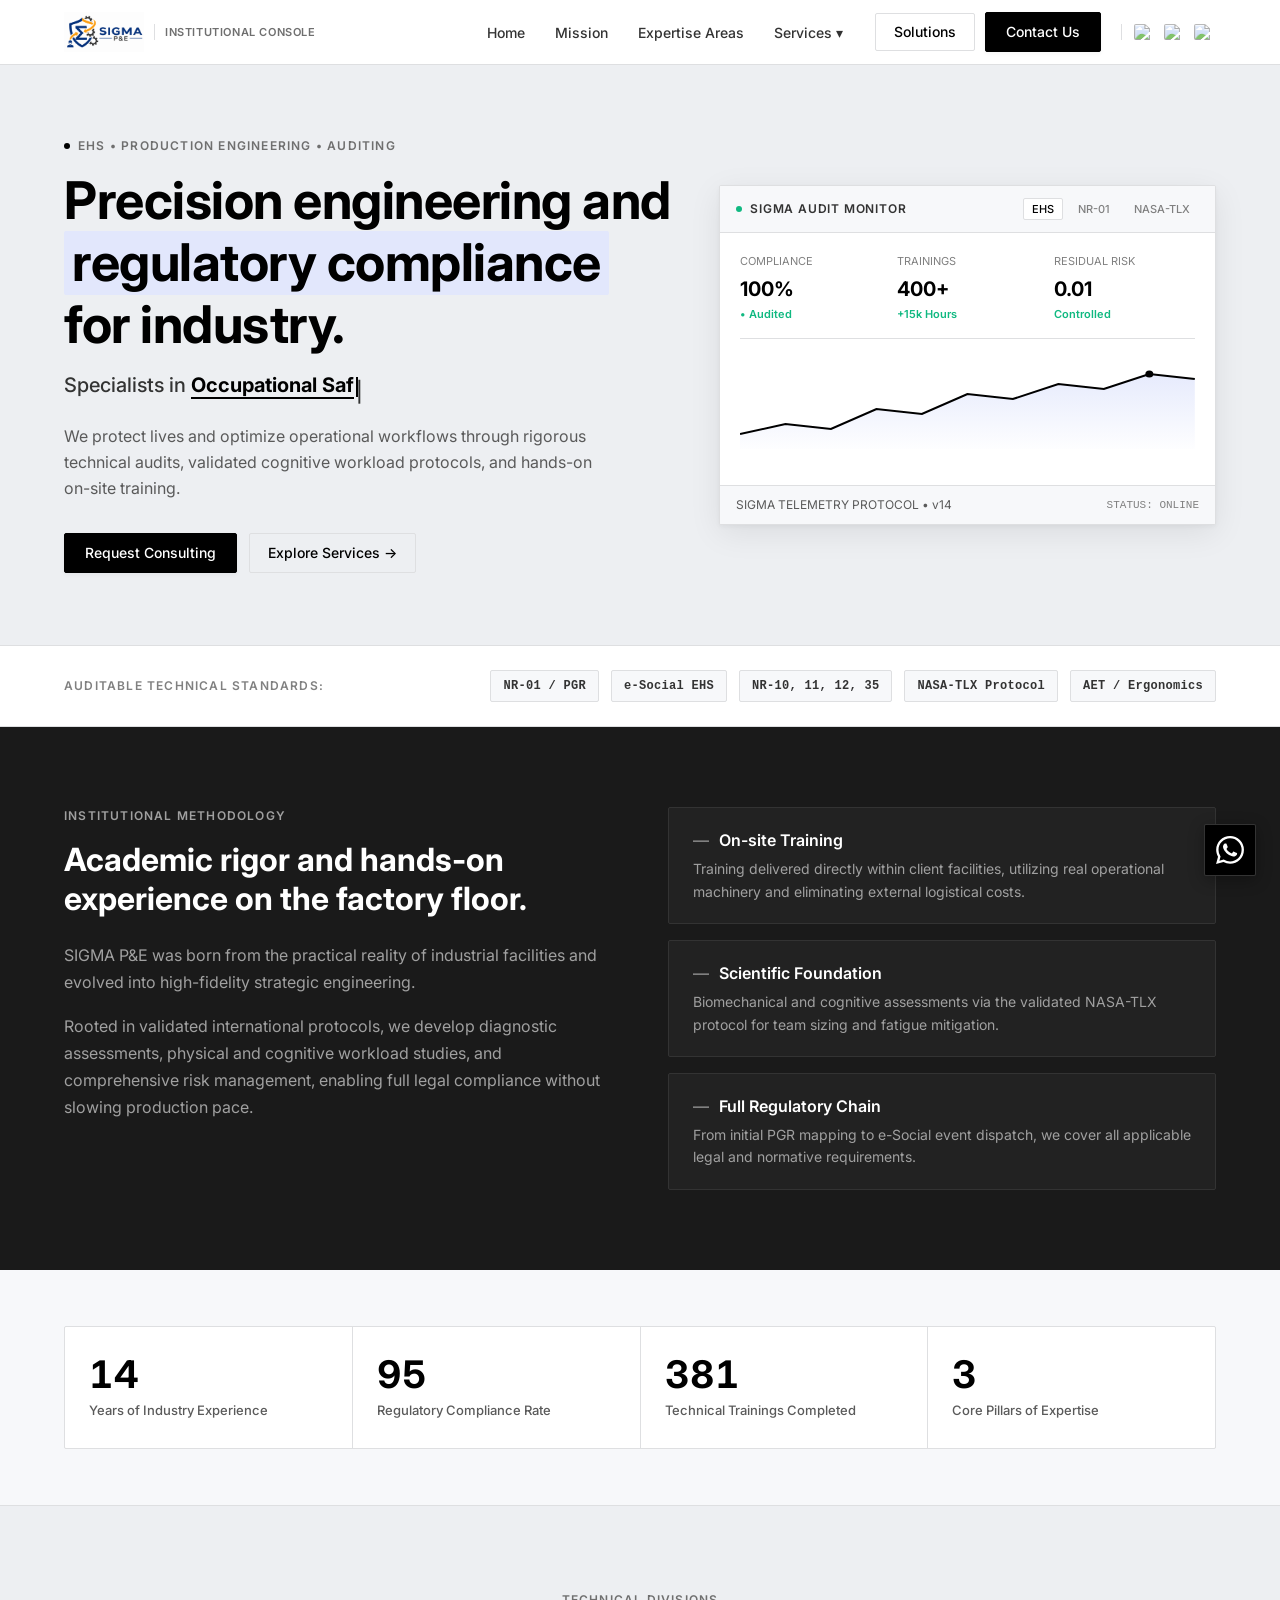
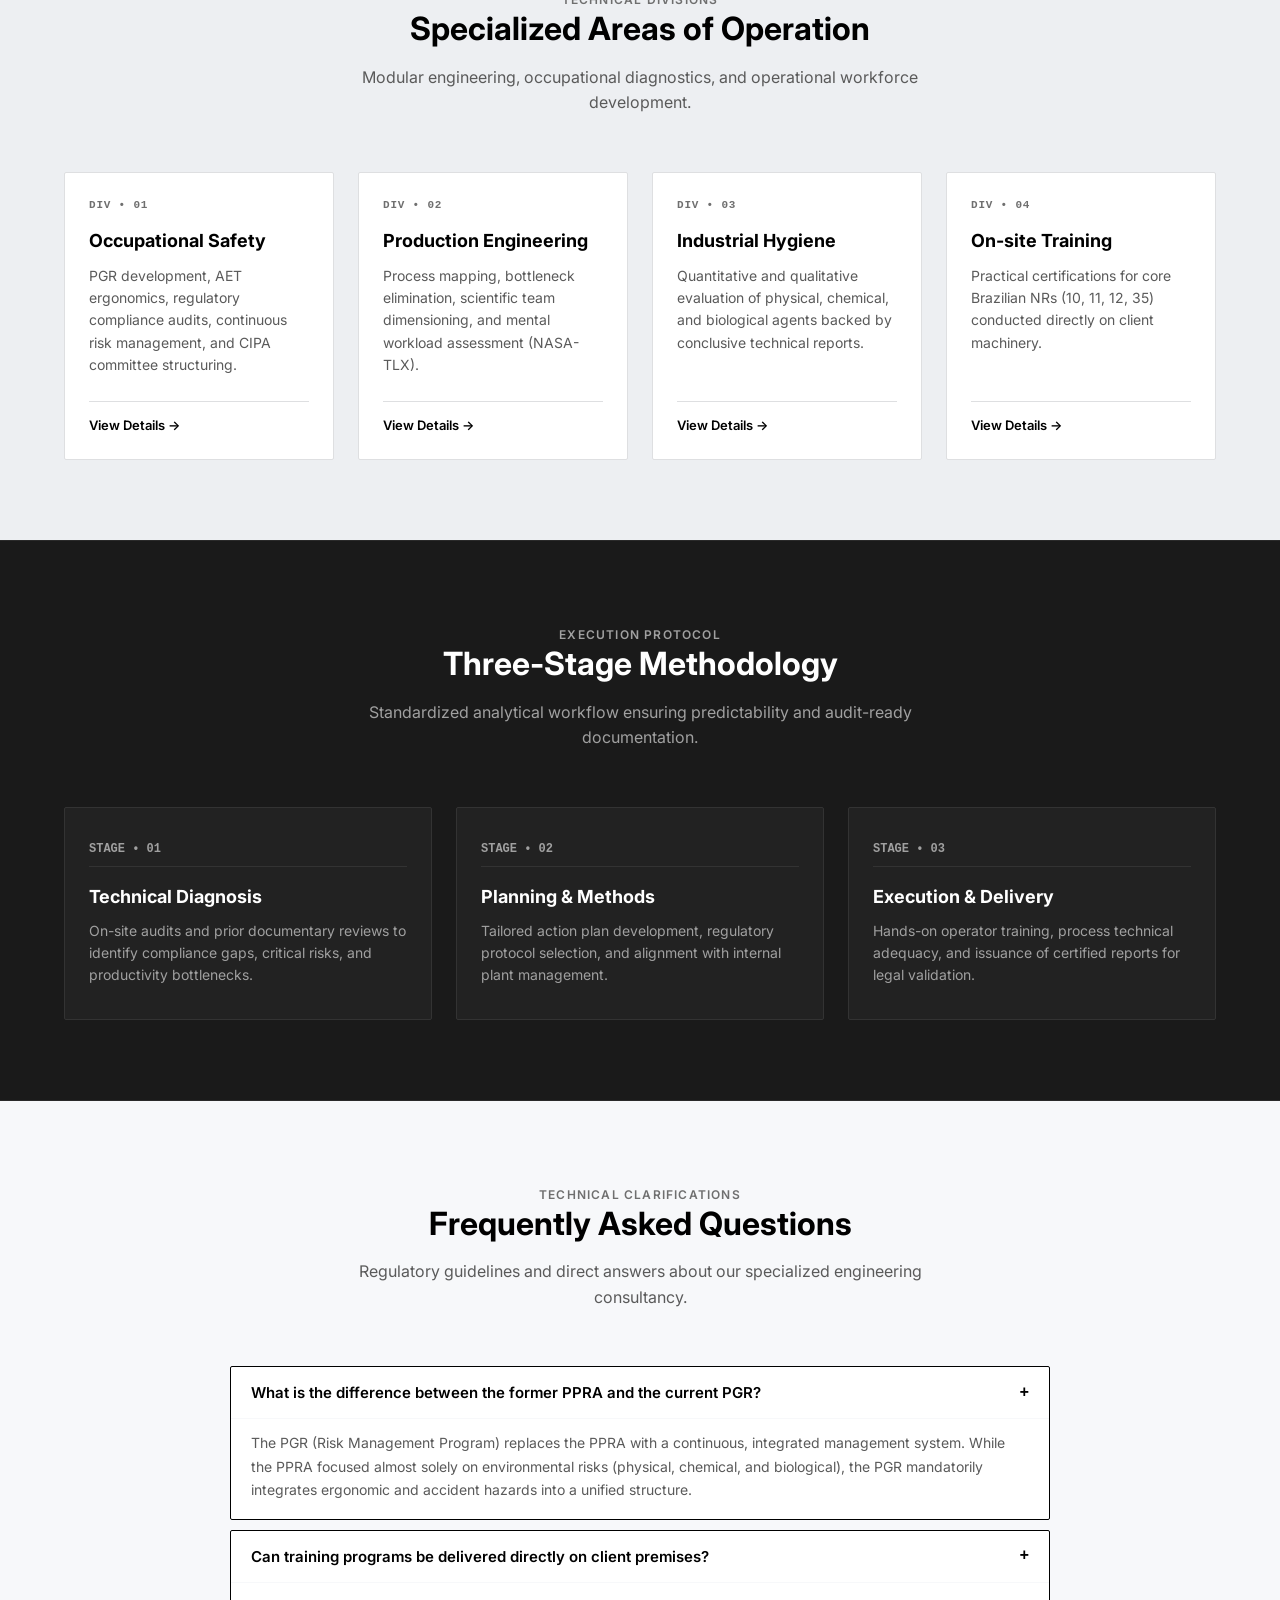
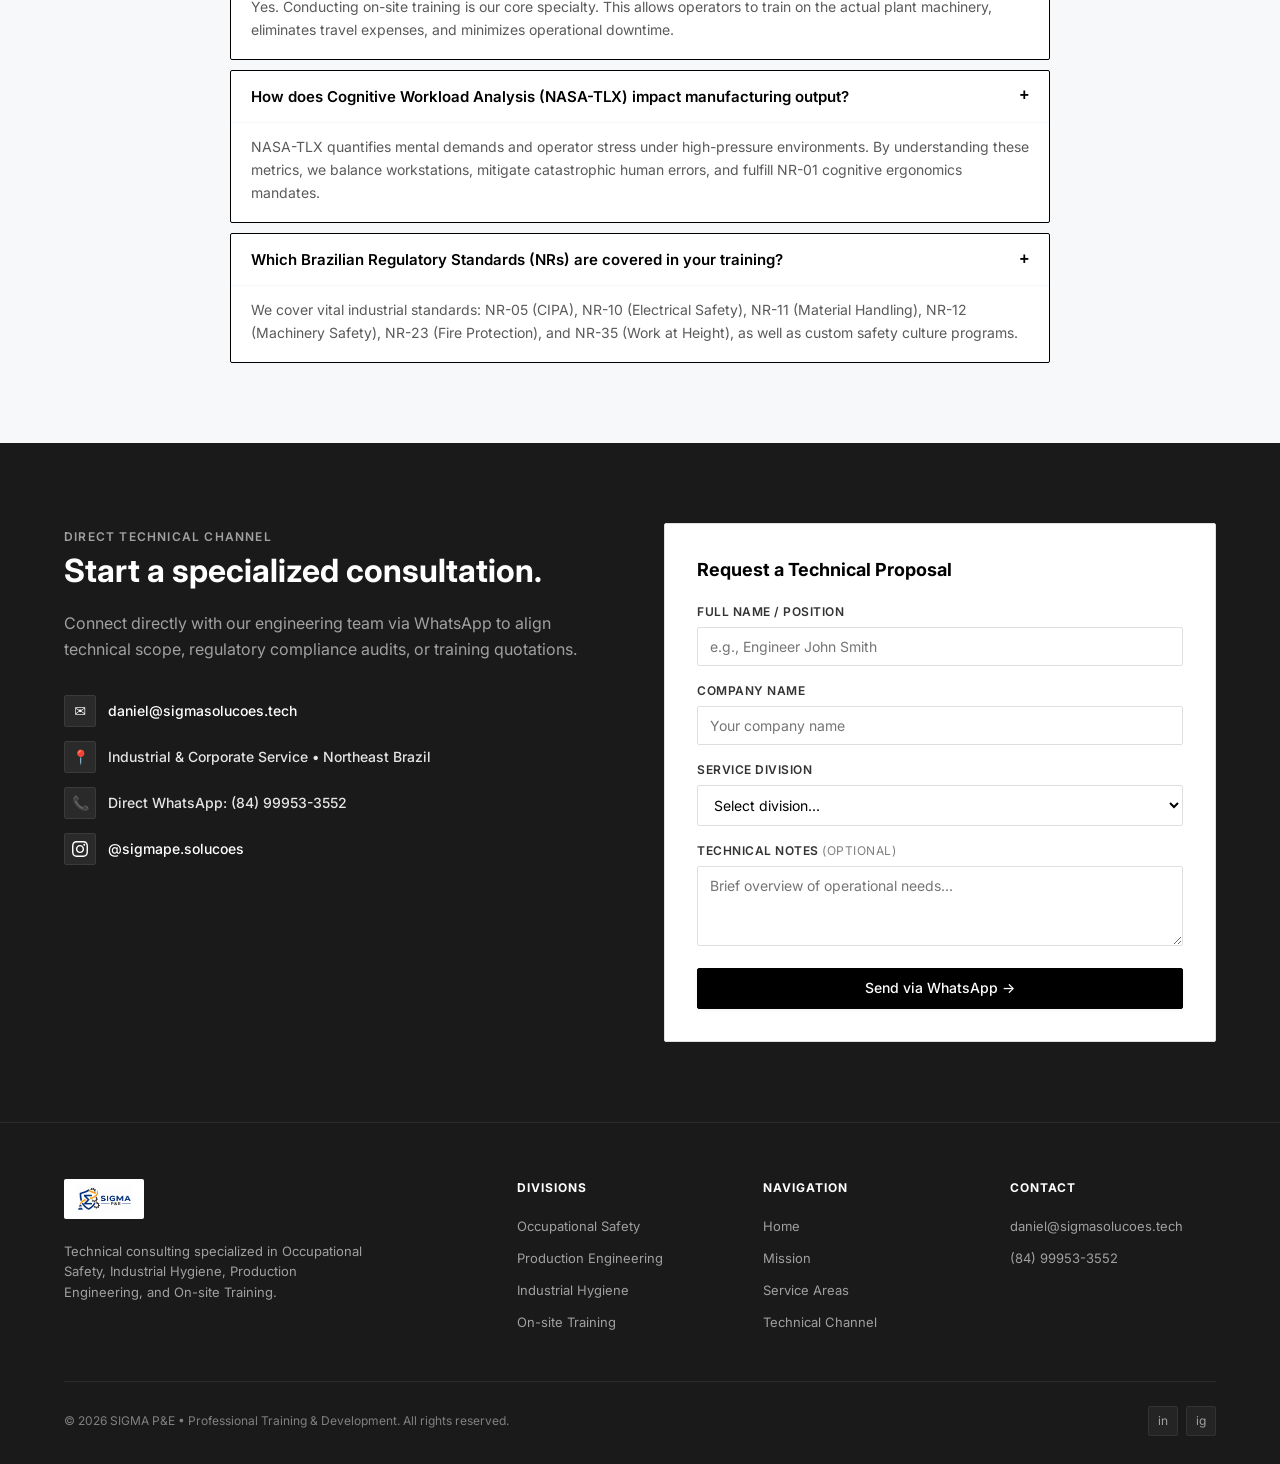
==== commit 7e427130: "feat: consolida design system glassnode no site institucional" ====
--- a/en/index.html
+++ b/en/index.html
@@ -3,50 +3,51 @@
 <head>
     <meta charset="UTF-8">
     <meta name="viewport" content="width=device-width, initial-scale=1.0">
-    <meta name="description" content="SIGMA P&E - Specialized consulting in Occupational Safety, Industrial Hygiene, Production Engineering, and On-site Training. +15 years of experience.">
-    <meta name="keywords" content="occupational safety, industrial hygiene, production engineering, NR training, PGR, AET, OSH consulting">
+    <meta name="description" content="SIGMA P&E — Technical consulting and auditing in Occupational Safety, Industrial Hygiene, Production Engineering, and On-site Training. +15 years of experience.">
+    <meta name="keywords" content="occupational safety, industrial hygiene, production engineering, regulatory training, EHS, ergonomics">
     <meta property="og:title" content="SIGMA P&E | Professional Training & Development">
-    <meta property="og:description" content="We protect lives and optimize processes. OSH, Industrial Hygiene, and Production Engineering consulting.">
+    <meta property="og:description" content="Precision engineering and regulatory compliance for industries and corporations.">
     <meta property="og:type" content="website">
-    <meta name="theme-color" content="#001B3D">
+    <meta name="theme-color" content="#1a1a1a">
     <title>SIGMA P&E | Professional Training & Development</title>
-    <link rel="preconnect" href="https://fonts.googleapis.com">
-    <link rel="preconnect" href="https://fonts.gstatic.com" crossorigin>
-    <link href="https://fonts.googleapis.com/css2?family=Inter:wght@400;500;600;700&amp;family=Plus+Jakarta+Sans:wght@600;700;800&amp;display=swap" rel="stylesheet">
-    <link rel="stylesheet" href="../assets/css/style.css?v=17">
+    <link rel="stylesheet" href="../assets/css/style.css?v=18">
     <link rel="icon" href="../assets/img/logo/logo.png" type="image/png">
 </head>
 <body>
     <a href="#inicio" class="skip-link">Skip to main content</a>
 
+    <!-- TOP NAVIGATION BAR -->
     <header class="header" role="banner">
         <div class="container header-container">
-            <a href="index.html" class="logo-link" aria-label="SIGMA P&E - Home page">
-                <img src="../assets/img/logo/logo.png" alt="SIGMA &amp;E Logo" class="logo-img" loading="eager">
+            <a href="index.html" class="logo-link" aria-label="SIGMA P&E - Home">
+                <img src="../assets/img/logo/logo.png" alt="SIGMA P&amp;E Logo" class="logo-img" loading="eager">
+                <span class="logo-badge">Institutional Console</span>
             </a>
             <div class="header-right">
                 <nav class="nav-menu" id="nav-menu" role="navigation" aria-label="Main menu">
-                <ul>
-                    <li><a href="index.html">Home</a></li>
-                    <li><a href="#quem-somos">About Us</a></li>
-                    <li><a href="#pilares">Service Areas</a></li>
-                    <li class="dropdown">
-                        <a href="#" class="dropdown-toggle" aria-haspopup="true" aria-expanded="false">Services ▾</a>
-                        <ul class="dropdown-menu" role="menu">
-                            <li><a href="servicos/seguranca-do-trabalho.html" role="menuitem"><span class="menu-icon">&#128737;</span>Occupational Safety</a></li>
-                            <li><a href="servicos/engenharia-de-producao.html" role="menuitem"><span class="menu-icon">&#9881;</span>Production Engineering</a></li>
-                            <li><a href="servicos/higiene-ocupacional.html" role="menuitem"><span class="menu-icon">&#129514;</span>Industrial Hygiene</a></li>
-                            <li><a href="servicos/treinamentos.html" role="menuitem"><span class="menu-icon">&#128218;</span>Training</a></li>
-                        </ul>
-                    </li>
-                    <li><a href="#contato" class="btn-primary">Contact Us</a></li>
-                </ul>
-                
-            </nav>
-                <div class="language-switcher" style="display: flex; gap: 8px; align-items: center;">
-                    <a href="../index.html" title="Português" class="flag-icon"><img src="https://flagcdn.com/w40/br.png" alt="PT-BR" style="width: 24px; height: 18px; object-fit: cover; border-radius: 3px; box-shadow: 0 1px 3px rgba(0,0,0,0.2);"></a>
-                    <a href="index.html" title="English" class="flag-icon"><img src="https://flagcdn.com/w40/us.png" alt="EN" style="width: 24px; height: 18px; object-fit: cover; border-radius: 3px; box-shadow: 0 1px 3px rgba(0,0,0,0.2);"></a>
-                    <a href="../es/index.html" title="Español" class="flag-icon"><img src="https://flagcdn.com/w40/es.png" alt="ES" style="width: 24px; height: 18px; object-fit: cover; border-radius: 3px; box-shadow: 0 1px 3px rgba(0,0,0,0.2);"></a>
+                    <ul>
+                        <li><a href="index.html">Home</a></li>
+                        <li><a href="#quem-somos">Mission</a></li>
+                        <li><a href="#pilares">Expertise Areas</a></li>
+                        <li class="dropdown">
+                            <a href="#" class="dropdown-toggle" aria-haspopup="true" aria-expanded="false">Services ▾</a>
+                            <ul class="dropdown-menu" role="menu">
+                                <li><a href="servicos/seguranca-do-trabalho.html" role="menuitem">Occupational Safety <span class="menu-code">NR-01/PGR</span></a></li>
+                                <li><a href="servicos/engenharia-de-producao.html" role="menuitem">Production Engineering <span class="menu-code">NASA-TLX</span></a></li>
+                                <li><a href="servicos/higiene-ocupacional.html" role="menuitem">Industrial Hygiene <span class="menu-code">Hazards</span></a></li>
+                                <li><a href="servicos/treinamentos.html" role="menuitem">On-site Training <span class="menu-code">NRs</span></a></li>
+                            </ul>
+                        </li>
+                    </ul>
+                </nav>
+                <div class="nav-actions">
+                    <a href="#pilares" class="btn-ghost">Solutions</a>
+                    <a href="#contato" class="btn-primary-filled">Contact Us</a>
+                </div>
+                <div class="language-switcher">
+                    <a href="../index.html" title="Português" class="flag-icon"><img src="https://flagcdn.com/w40/br.png" alt="PT-BR" style="width: 22px; height: 16px; object-fit: cover; border-radius: 2px;"></a>
+                    <a href="index.html" title="English" class="flag-icon"><img src="https://flagcdn.com/w40/us.png" alt="EN" style="width: 22px; height: 16px; object-fit: cover; border-radius: 2px;"></a>
+                    <a href="../es/index.html" title="Español" class="flag-icon"><img src="https://flagcdn.com/w40/es.png" alt="ES" style="width: 22px; height: 16px; object-fit: cover; border-radius: 2px;"></a>
                 </div>
                 <button class="menu-toggle" aria-label="Open menu" aria-expanded="false" aria-controls="nav-menu">&#9776;</button>
             </div>
@@ -54,177 +55,368 @@
     </header>
 
     <main>
-        <!-- HERO -->
-        <section id="inicio" class="hero">
-            <div class="hero-grid-pattern" aria-hidden="true"></div>
-            <div class="container hero-content">
-                <div class="hero-text">
-                    <div class="hero-badge">
-                        <span class="badge-dot"></span>
-                        Active consulting throughout the Northeast
-                    </div>
-                    <h1>Professional Training & Development</h1>
-                    <h2 class="typewriter-container">Specialists in <strong id="typewriter" class="text-secondary"></strong><span class="cursor" aria-hidden="true">|</span></h2>
-                    <p class="hero-desc">We protect lives and optimize processes. Technical solutions, on-site training, and regulatory compliance for companies of all sizes.</p>
-                    <div class="hero-botoes">
-                        <a href="#pilares" class="btn-primary">Explore Our Services →</a>
-                        <a href="#contato" class="btn-secondary">Request a Quote</a>
-                    </div>
-                </div>
-                <div class="hero-visual" aria-hidden="true">
-                    <div class="hero-cards">
-                        <div class="hero-stat-card">
-                            <div class="stat-number">15+</div>
-                            <div class="stat-label">Years of Experience</div>
-                        </div>
-                        <div class="hero-stat-card">
-                            <div class="stat-number">400+</div>
-                            <div class="stat-label">Trainings Delivered</div>
-                        </div>
-                        <div class="hero-stat-card">
-                            <div class="stat-number">100%</div>
-                            <div class="stat-label">Regulatory Compliance</div>
-                        </div>
-                        <div class="hero-stat-card">
-                            <div class="stat-number">4</div>
-                            <div class="stat-label">Pillars of Expertise</div>
-                        </div>
-                    </div>
-                </div>
-            </div>
-        </section>
-
-        <!-- TRUST BADGES -->
-        <section class="trust-section reveal">
-            <p class="trust-label">Reference in regulatory compliance</p>
-            <div class="trust-badges">
-                <div class="trust-badge-item"><div class="badge-icon">&#128203;</div><span>PGR / NR-01</span></div>
-                <div class="trust-badge-item"><div class="badge-icon">&#9881;</div><span>e-Social SST</span></div>
-                <div class="trust-badge-item"><div class="badge-icon">&#127891;</div><span>NR-10, 11, 12, 35</span></div>
-                <div class="trust-badge-item"><div class="badge-icon">&#128300;</div><span>NASA-TLX</span></div>
-                <div class="trust-badge-item"><div class="badge-icon">&#128202;</div><span>AET / Ergonomia</span></div>
-            </div>
-        </section>
-
-        <!-- QUEM SOMOS -->
-        <section id="quem-somos" class="section">
-            <div class="container about-container">
-                <div class="about-text reveal-left">
-                    <h2>Our Mission</h2>
-                    <p><strong>SIGMA P&E</strong> was born from hands-on experience on the factory floor and evolved into strategic engineering. Our goal is to unite productive efficiency with maximum occupational safety and team capacity building.</p>
-                    <p>With deep academic and practical know-how, we develop training programs, physical and cognitive demand studies, and risk management, ensuring your company operates in compliance with legal requirements without losing operational dynamics.</p>
-                </div>
-                <div class="about-features reveal-right">
-                    <div class="feature-card" style="transition-delay: 0.1s;"><h3>On-site Training</h3><p>We bring training directly to your company, optimizing learning with the unique characteristics of your work environment and eliminating travel costs.</p></div>
-                    <div class="feature-card" style="transition-delay: 0.2s;"><h3>Technical & Academic Rigor</h3><p>Evidence-based analyses, including advanced studies on mental workloads and productive processes, using validated protocols such as NASA-TLX.</p></div>
-                    <div class="feature-card" style="transition-delay: 0.3s;"><h3>Complete Regulatory Management</h3><p>From PGR to e-Social, we cover the entire chain of documentation and regulatory compliance your company needs to keep up to date.</p></div>
-                </div>
-            </div>
-        </section>
-
-        <!-- METRICAS -->
-        <section class="metrics-section" id="metricas">
+        <!-- HERO BAND -->
+        <section id="inicio" class="hero-band">
+            <div class="container hero-grid">
+                <!-- Left Column -->
+                <div class="hero-editorial">
+                    <span class="hero-pretitle">EHS &bull; PRODUCTION ENGINEERING &bull; AUDITING</span>
+                    <h1>Precision engineering and <span class="glacier-highlight">regulatory compliance</span> for industry.</h1>
+                    <div class="hero-typewriter-wrapper">
+                        Specialists in <strong id="typewriter" class="typewriter-word"></strong><span class="cursor" aria-hidden="true">|</span>
+                    </div>
+                    <p class="hero-lead">We protect lives and optimize operational workflows through rigorous technical audits, validated cognitive workload protocols, and hands-on on-site training.</p>
+                    <div class="hero-cta-group">
+                        <a href="#contato" class="btn-primary-filled">Request Consulting</a>
+                        <a href="#pilares" class="btn-ghost">Explore Services →</a>
+                    </div>
+                </div>
+
+                <!-- Right Column: Telemetry Widget -->
+                <div class="hero-widget-card" aria-hidden="true">
+                    <div class="widget-header">
+                        <div class="widget-title">
+                            <span class="widget-live-dot"></span>
+                            SIGMA AUDIT MONITOR
+                        </div>
+                        <div class="widget-tabs">
+                            <span class="widget-tab active">EHS</span>
+                            <span class="widget-tab">NR-01</span>
+                            <span class="widget-tab">NASA-TLX</span>
+                        </div>
+                    </div>
+                    <div class="widget-body">
+                        <div class="widget-kpi-row">
+                            <div class="kpi-col">
+                                <span class="kpi-label">Compliance</span>
+                                <span class="kpi-value">100%</span>
+                                <span class="kpi-delta">&bull; Audited</span>
+                            </div>
+                            <div class="kpi-col">
+                                <span class="kpi-label">Trainings</span>
+                                <span class="kpi-value">400+</span>
+                                <span class="kpi-delta">+15k Hours</span>
+                            </div>
+                            <div class="kpi-col">
+                                <span class="kpi-label">Residual Risk</span>
+                                <span class="kpi-value">0.01</span>
+                                <span class="kpi-delta">Controlled</span>
+                            </div>
+                        </div>
+                        <div class="widget-chart-area">
+                            <svg viewBox="0 0 400 90" preserveAspectRatio="none">
+                                <defs>
+                                    <linearGradient id="glacierFillEn" x1="0" y1="0" x2="0" y2="1">
+                                        <stop offset="0%" stop-color="#e2e7fc" stop-opacity="0.85"/>
+                                        <stop offset="100%" stop-color="#e2e7fc" stop-opacity="0.05"/>
+                                    </linearGradient>
+                                </defs>
+                                <path d="M0,75 L40,65 L80,70 L120,50 L160,55 L200,35 L240,40 L280,25 L320,30 L360,15 L400,20 L400,90 L0,90 Z" fill="url(#glacierFillEn)" />
+                                <path d="M0,75 L40,65 L80,70 L120,50 L160,55 L200,35 L240,40 L280,25 L320,30 L360,15 L400,20" fill="none" stroke="#000000" stroke-width="2" />
+                                <circle cx="360" cy="15" r="3.5" fill="#000000" />
+                            </svg>
+                        </div>
+                    </div>
+                    <div class="widget-footer">
+                        <span>SIGMA TELEMETRY PROTOCOL &bull; v14</span>
+                        <span class="widget-footer-status">STATUS: ONLINE</span>
+                    </div>
+                </div>
+            </div>
+        </section>
+
+        <!-- NORMATIVE TRUST STRIP -->
+        <section class="normative-strip reveal">
+            <div class="container normative-inner">
+                <span class="normative-title">Auditable Technical Standards:</span>
+                <div class="normative-badges">
+                    <span class="normative-item">NR-01 / PGR</span>
+                    <span class="normative-item">e-Social EHS</span>
+                    <span class="normative-item">NR-10, 11, 12, 35</span>
+                    <span class="normative-item">NASA-TLX Protocol</span>
+                    <span class="normative-item">AET / Ergonomics</span>
+                </div>
+            </div>
+        </section>
+
+        <!-- QUEM SOMOS (DARK STATEMENT BAND) -->
+        <section id="quem-somos" class="dark-statement-band">
+            <div class="container dark-grid-2">
+                <div class="dark-statement-lead reveal-left">
+                    <span class="section-tag-dark">Institutional Methodology</span>
+                    <h2>Academic rigor and hands-on experience on the factory floor.</h2>
+                    <p>SIGMA P&E was born from the practical reality of industrial facilities and evolved into high-fidelity strategic engineering.</p>
+                    <p>Rooted in validated international protocols, we develop diagnostic assessments, physical and cognitive workload studies, and comprehensive risk management, enabling full legal compliance without slowing production pace.</p>
+                </div>
+                <div class="dark-feature-stack reveal-right">
+                    <div class="dark-feature-item">
+                        <h3>On-site Training</h3>
+                        <p>Training delivered directly within client facilities, utilizing real operational machinery and eliminating external logistical costs.</p>
+                    </div>
+                    <div class="dark-feature-item">
+                        <h3>Scientific Foundation</h3>
+                        <p>Biomechanical and cognitive assessments via the validated NASA-TLX protocol for team sizing and fatigue mitigation.</p>
+                    </div>
+                    <div class="dark-feature-item">
+                        <h3>Full Regulatory Chain</h3>
+                        <p>From initial PGR mapping to e-Social event dispatch, we cover all applicable legal and normative requirements.</p>
+                    </div>
+                </div>
+            </div>
+        </section>
+
+        <!-- METRICS BAND -->
+        <section class="metrics-band" id="metricas">
             <div class="container">
-                <div class="grid-4">
-                    <div class="counter-box reveal"><div class="counter-num" data-target="15">0</div><p>Years of Experience</p></div>
-                    <div class="counter-box reveal" style="transition-delay: 0.1s;"><div class="counter-num" data-target="100">0</div><p>% Regulatory Compliance</p></div>
-                    <div class="counter-box reveal" style="transition-delay: 0.2s;"><div class="counter-num" data-target="400">0</div><p>Trainings Delivered</p></div>
-                    <div class="counter-box reveal" style="transition-delay: 0.3s;"><div class="counter-num" data-target="4">0</div><p>Pillars of Expertise</p></div>
-                </div>
-            </div>
-        </section>
-
-        <!-- PILARES -->
-        <section id="pilares" class="section bg-light">
+                <div class="metrics-grid">
+                    <div class="metric-tile reveal">
+                        <div class="metric-num counter-num" data-target="15">0</div>
+                        <div class="metric-label">Years of Industry Experience</div>
+                    </div>
+                    <div class="metric-tile reveal" style="transition-delay: 0.1s;">
+                        <div class="metric-num counter-num" data-target="100">0</div>
+                        <div class="metric-label">Regulatory Compliance Rate</div>
+                    </div>
+                    <div class="metric-tile reveal" style="transition-delay: 0.2s;">
+                        <div class="metric-num counter-num" data-target="400">0</div>
+                        <div class="metric-label">Technical Trainings Completed</div>
+                    </div>
+                    <div class="metric-tile reveal" style="transition-delay: 0.3s;">
+                        <div class="metric-num counter-num" data-target="4">0</div>
+                        <div class="metric-label">Core Pillars of Expertise</div>
+                    </div>
+                </div>
+            </div>
+        </section>
+
+        <!-- PILARES / SERVICE AREAS -->
+        <section id="pilares" class="pilares-band">
             <div class="container">
-                <h2 class="section-title reveal">Our Service Areas</h2>
-                <p class="section-subtitle reveal">Integrated engineering, safety, and training solutions to protect people and optimize results.</p>
-                <div class="grid-4">
-                    <a href="servicos/seguranca-do-trabalho.html" class="card-pilar-link reveal" style="transition-delay: 0.1s;"><div class="card-pilar"><div class="icone">&#128737;</div><h3>Occupational Safety</h3><p>PGR, audits, AET, risk management, and CIPA for companies of all sizes.</p><span class="saiba-mais">Learn More →</span></div></a>
-                    <a href="servicos/engenharia-de-producao.html" class="card-pilar-link reveal" style="transition-delay: 0.2s;"><div class="card-pilar"><div class="icone">&#9881;</div><h3>Production Engineering</h3><p>Process optimization, workflow analysis, and scientific workforce sizing.</p><span class="saiba-mais">Learn More →</span></div></a>
-                    <a href="servicos/higiene-ocupacional.html" class="card-pilar-link reveal" style="transition-delay: 0.3s;"><div class="card-pilar"><div class="icone">&#129514;</div><h3>Industrial Hygiene</h3><p>Qualitative and quantitative assessments of environmental and psychosocial agents.</p><span class="saiba-mais">Learn More →</span></div></a>
-                    <a href="servicos/treinamentos.html" class="card-pilar-link reveal" style="transition-delay: 0.4s;"><div class="card-pilar"><div class="icone">&#128218;</div><h3>Training</h3><p>On-site training for NRs (10, 11, 12, 35) and safety culture development.</p><span class="saiba-mais">Learn More →</span></div></a>
-                </div>
-            </div>
-        </section>
-
-        <!-- COMO FUNCIONA -->
-        <section id="processo" class="section">
+                <div class="section-header-centered reveal">
+                    <span class="section-tag">Technical Divisions</span>
+                    <h2 class="section-title">Specialized Areas of Operation</h2>
+                    <p class="section-desc">Modular engineering, occupational diagnostics, and operational workforce development.</p>
+                </div>
+                <div class="pilares-grid">
+                    <a href="servicos/seguranca-do-trabalho.html" class="card-pilar-link reveal" style="transition-delay: 0.05s;">
+                        <div class="glassnode-card">
+                            <div>
+                                <div class="card-top-tag">DIV &bull; 01</div>
+                                <h3 class="card-title">Occupational Safety</h3>
+                                <p class="card-desc">PGR development, AET ergonomics, regulatory compliance audits, continuous risk management, and CIPA committee structuring.</p>
+                            </div>
+                            <span class="card-action-link">View Details →</span>
+                        </div>
+                    </a>
+
+                    <a href="servicos/engenharia-de-producao.html" class="card-pilar-link reveal" style="transition-delay: 0.1s;">
+                        <div class="glassnode-card">
+                            <div>
+                                <div class="card-top-tag">DIV &bull; 02</div>
+                                <h3 class="card-title">Production Engineering</h3>
+                                <p class="card-desc">Process mapping, bottleneck elimination, scientific team dimensioning, and mental workload assessment (NASA-TLX).</p>
+                            </div>
+                            <span class="card-action-link">View Details →</span>
+                        </div>
+                    </a>
+
+                    <a href="servicos/higiene-ocupacional.html" class="card-pilar-link reveal" style="transition-delay: 0.15s;">
+                        <div class="glassnode-card">
+                            <div>
+                                <div class="card-top-tag">DIV &bull; 03</div>
+                                <h3 class="card-title">Industrial Hygiene</h3>
+                                <p class="card-desc">Quantitative and qualitative evaluation of physical, chemical, and biological agents backed by conclusive technical reports.</p>
+                            </div>
+                            <span class="card-action-link">View Details →</span>
+                        </div>
+                    </a>
+
+                    <a href="servicos/treinamentos.html" class="card-pilar-link reveal" style="transition-delay: 0.2s;">
+                        <div class="glassnode-card">
+                            <div>
+                                <div class="card-top-tag">DIV &bull; 04</div>
+                                <h3 class="card-title">On-site Training</h3>
+                                <p class="card-desc">Practical certifications for core Brazilian NRs (10, 11, 12, 35) conducted directly on client machinery.</p>
+                            </div>
+                            <span class="card-action-link">View Details →</span>
+                        </div>
+                    </a>
+                </div>
+            </div>
+        </section>
+
+        <!-- HOW WE WORK -->
+        <section id="processo" class="process-band">
             <div class="container">
-                <h2 class="section-title reveal">How We Work</h2>
-                <p class="section-subtitle reveal">A structured process to deliver concrete results with agility and technical precision.</p>
+                <div class="section-header-centered reveal">
+                    <span class="section-tag-dark">Execution Protocol</span>
+                    <h2 class="section-title" style="color: #ffffff;">Three-Stage Methodology</h2>
+                    <p class="section-desc" style="color: #a0a0a0;">Standardized analytical workflow ensuring predictability and audit-ready documentation.</p>
+                </div>
                 <div class="process-grid">
-                    <div class="process-step reveal" style="transition-delay: 0.1s;"><div class="process-step-number">1</div><h3>Diagnosis</h3><p>We assess your company's current scenario, mapping risks, processes, and regulatory compliance gaps.</p></div>
-                    <div class="process-step reveal" style="transition-delay: 0.2s;"><div class="process-step-number">2</div><h3>Planning</h3><p>We develop a customized action plan with a schedule, methods, and deliverables aligned to your needs.</p></div>
-                    <div class="process-step reveal" style="transition-delay: 0.3s;"><div class="process-step-number">3</div><h3>Execution & Delivery</h3><p>We implement solutions, train your team, and deliver all technical and regulatory documentation.</p></div>
+                    <div class="process-step-box reveal" style="transition-delay: 0.05s;">
+                        <span class="step-index">STAGE &bull; 01</span>
+                        <h3>Technical Diagnosis</h3>
+                        <p>On-site audits and prior documentary reviews to identify compliance gaps, critical risks, and productivity bottlenecks.</p>
+                    </div>
+                    <div class="process-step-box reveal" style="transition-delay: 0.1s;">
+                        <span class="step-index">STAGE &bull; 02</span>
+                        <h3>Planning &amp; Methods</h3>
+                        <p>Tailored action plan development, regulatory protocol selection, and alignment with internal plant management.</p>
+                    </div>
+                    <div class="process-step-box reveal" style="transition-delay: 0.15s;">
+                        <span class="step-index">STAGE &bull; 03</span>
+                        <h3>Execution &amp; Delivery</h3>
+                        <p>Hands-on operator training, process technical adequacy, and issuance of certified reports for legal validation.</p>
+                    </div>
                 </div>
             </div>
         </section>
 
         <!-- FAQ -->
-        <section id="faq" class="section bg-light">
+        <section id="faq" class="faq-band">
             <div class="container">
-                <h2 class="section-title reveal">Frequently Asked Questions</h2>
-                <p class="section-subtitle reveal">Get answers to your main questions about our services and current legislation.</p>
+                <div class="section-header-centered reveal">
+                    <span class="section-tag">Technical Clarifications</span>
+                    <h2 class="section-title">Frequently Asked Questions</h2>
+                    <p class="section-desc">Regulatory guidelines and direct answers about our specialized engineering consultancy.</p>
+                </div>
                 <div class="faq-container">
-                    <div class="faq-item reveal" style="transition-delay: 0.1s;"><button class="faq-question" aria-expanded="false">What is the difference between the former PPRA and the current PGR?</button><div class="faq-answer" role="region"><div class="faq-answer-inner"><p>The PGR (Risk Management Program) replaced the PPRA with a much more comprehensive and continuous management approach. While the PPRA focused almost exclusively on environmental risks (physical, chemical, and biological), the PGR integrates and requires the mapping of ergonomic and accident risks as well, unifying Health and Safety management in an integrated and effective manner.</p></div></div></div>
-                    <div class="faq-item reveal" style="transition-delay: 0.2s;"><button class="faq-question" aria-expanded="false">Can training be conducted at my company (On-site)?</button><div class="faq-answer" role="region"><div class="faq-answer-inner"><p>Yes! One of our greatest specialties is bringing training into the client's work environment. This optimizes your team's time, eliminates travel costs, and makes learning much more practical, using the actual machinery and operational routine as a training laboratory.</p></div></div></div>
-                    <div class="faq-item reveal" style="transition-delay: 0.3s;"><button class="faq-question" aria-expanded="false">How can Mental Workload Analysis help my production?</button><div class="faq-answer" role="region"><div class="faq-answer-inner"><p>Using validated scientific methods (such as NASA-TLX), our Production Engineering team identifies cognitive fatigue bottlenecks (mental fatigue and stress under pressure). By understanding these metrics, we can balance production lines, prevent serious operational errors, and preserve operators' mental health, meeting NR-01 requirements and elevating factory efficiency.</p></div></div></div>
-                    <div class="faq-item reveal" style="transition-delay: 0.4s;"><button class="faq-question" aria-expanded="false">Which NRs do you cover in training?</button><div class="faq-answer" role="region"><div class="faq-answer-inner"><p>We provide training on the main Regulatory Standards, with emphasis on NR-05 (CIPA), NR-10 (Electricity), NR-11 (Material Handling), NR-12 (Machinery and Equipment), NR-23 (Fire Protection), and NR-35 (Work at Heights). Additionally, we develop customized safety culture (DDS) training and internal campaigns.</p></div></div></div>
-                </div>
-            </div>
-        </section>
-
-        <!-- CONTATO -->
-        <section id="contato" class="section">
-            <div class="container contact-container reveal">
-                <div class="contact-info">
-                    <h2>Shall we talk?</h2>
-                    <p>Get in touch directly with our technical team via WhatsApp. We are ready to understand your company's needs and propose the best solution.</p>
+                    <div class="faq-item reveal">
+                        <button class="faq-question" aria-expanded="false">
+                            <span>What is the difference between the former PPRA and the current PGR?</span>
+                            <span class="faq-toggle-icon">+</span>
+                        </button>
+                        <div class="faq-answer" role="region">
+                            <div class="faq-answer-inner">
+                                <p>The PGR (Risk Management Program) replaces the PPRA with a continuous, integrated management system. While the PPRA focused almost solely on environmental risks (physical, chemical, and biological), the PGR mandatorily integrates ergonomic and accident hazards into a unified structure.</p>
+                            </div>
+                        </div>
+                    </div>
+                    <div class="faq-item reveal">
+                        <button class="faq-question" aria-expanded="false">
+                            <span>Can training programs be delivered directly on client premises?</span>
+                            <span class="faq-toggle-icon">+</span>
+                        </button>
+                        <div class="faq-answer" role="region">
+                            <div class="faq-answer-inner">
+                                <p>Yes. Conducting on-site training is our core specialty. This allows operators to train on the actual plant machinery, eliminates travel expenses, and minimizes operational downtime.</p>
+                            </div>
+                        </div>
+                    </div>
+                    <div class="faq-item reveal">
+                        <button class="faq-question" aria-expanded="false">
+                            <span>How does Cognitive Workload Analysis (NASA-TLX) impact manufacturing output?</span>
+                            <span class="faq-toggle-icon">+</span>
+                        </button>
+                        <div class="faq-answer" role="region">
+                            <div class="faq-answer-inner">
+                                <p>NASA-TLX quantifies mental demands and operator stress under high-pressure environments. By understanding these metrics, we balance workstations, mitigate catastrophic human errors, and fulfill NR-01 cognitive ergonomics mandates.</p>
+                            </div>
+                        </div>
+                    </div>
+                    <div class="faq-item reveal">
+                        <button class="faq-question" aria-expanded="false">
+                            <span>Which Brazilian Regulatory Standards (NRs) are covered in your training?</span>
+                            <span class="faq-toggle-icon">+</span>
+                        </button>
+                        <div class="faq-answer" role="region">
+                            <div class="faq-answer-inner">
+                                <p>We cover vital industrial standards: NR-05 (CIPA), NR-10 (Electrical Safety), NR-11 (Material Handling), NR-12 (Machinery Safety), NR-23 (Fire Protection), and NR-35 (Work at Height), as well as custom safety culture programs.</p>
+                            </div>
+                        </div>
+                    </div>
+                </div>
+            </div>
+        </section>
+
+        <!-- CONTACT -->
+        <section id="contato" class="contact-band">
+            <div class="container contact-grid reveal">
+                <div class="contact-left">
+                    <span class="section-tag-dark">Direct Technical Channel</span>
+                    <h2>Start a specialized consultation.</h2>
+                    <p>Connect directly with our engineering team via WhatsApp to align technical scope, regulatory compliance audits, or training quotations.</p>
                     <ul class="contact-details">
-                        <li><span class="detail-icon">&#9993;</span>daniel@sigmasolucoes.tech</li>
-                        <li><span class="detail-icon">&#128205;</span>Industrial & Corporate Service</li>
-                        <li><span class="detail-icon">&#128222;</span>WhatsApp: (84) 99953-3552</li>
-                        <li><span class="detail-icon"><svg width="20" height="20" viewBox="0 0 24 24" fill="currentColor" aria-hidden="true"><path d="M12 2.163c3.204 0 3.584.012 4.85.07 3.252.148 4.771 1.691 4.919 4.919.058 1.265.069 1.645.069 4.849 0 3.205-.012 3.584-.069 4.849-.149 3.225-1.664 4.771-4.919 4.919-1.266.058-1.644.07-4.85.07-3.204 0-3.584-.012-4.849-.07-3.26-.149-4.771-1.699-4.919-4.92-.058-1.265-.07-1.644-.07-4.849 0-3.204.013-3.583.07-4.849.149-3.227 1.664-4.771 4.919-4.919 1.266-.057 1.645-.069 4.849-.069zm0-2.163c-3.259 0-3.667.014-4.947.072-4.358.2-6.78 2.618-6.98 6.98-.059 1.281-.073 1.689-.073 4.948 0 3.259.014 3.668.072 4.948.2 4.358 2.618 6.78 6.98 6.98 1.281.058 1.689.072 4.948.072 3.259 0 3.668-.014 4.948-.072 4.354-.2 6.782-2.618 6.979-6.98.059-1.28.073-1.689.073-4.948 0-3.259-.014-3.667-.072-4.947-.196-4.354-2.617-6.78-6.979-6.98-1.281-.059-1.69-.073-4.949-.073zm0 5.838c-3.403 0-6.162 2.759-6.162 6.162s2.759 6.163 6.162 6.163 6.162-2.759 6.162-6.163c0-3.403-2.759-6.162-6.162-6.162zm0 10.162c-2.209 0-4-1.79-4-4 0-2.209 1.791-4 4-4s4 1.791 4 4c0 2.21-1.791 4-4 4zm6.406-11.845c-.796 0-1.441.645-1.441 1.44s.645 1.44 1.441 1.44c.795 0 1.439-.645 1.439-1.44s-.644-1.44-1.439-1.44z"/></svg></span><a href="https://www.instagram.com/sigmape.solucoes/" target="_blank" rel="noopener noreferrer">@sigmape.solucoes</a></li>
+                        <li>
+                            <span class="detail-icon">&#9993;</span>
+                            <a href="mailto:daniel@sigmasolucoes.tech">daniel@sigmasolucoes.tech</a>
+                        </li>
+                        <li>
+                            <span class="detail-icon">&#128205;</span>
+                            <span>Industrial &amp; Corporate Service &bull; Northeast Brazil</span>
+                        </li>
+                        <li>
+                            <span class="detail-icon">&#128222;</span>
+                            <span>Direct WhatsApp: (84) 99953-3552</span>
+                        </li>
+                        <li>
+                            <span class="detail-icon">
+                                <svg width="16" height="16" viewBox="0 0 24 24" fill="currentColor" aria-hidden="true">
+                                    <path d="M12 2.163c3.204 0 3.584.012 4.85.07 3.252.148 4.771 1.691 4.919 4.919.058 1.265.069 1.645.069 4.849 0 3.205-.012 3.584-.069 4.849-.149 3.225-1.664 4.771-4.919 4.919-1.266.058-1.644.07-4.85.07-3.204 0-3.584-.012-4.849-.07-3.26-.149-4.771-1.699-4.919-4.92-.058-1.265-.07-1.644-.07-4.849 0-3.204.013-3.583.07-4.849.149-3.227 1.664-4.771 4.919-4.919 1.266-.057 1.645-.069 4.849-.069zm0-2.163c-3.259 0-3.667.014-4.947.072-4.358.2-6.78 2.618-6.98 6.98-.059 1.281-.073 1.689-.073 4.948 0 3.259.014 3.668.072 4.948.2 4.358 2.618 6.78 6.98 6.98 1.281.058 1.689.072 4.948.072 3.259 0 3.668-.014 4.948-.072 4.354-.2 6.782-2.618 6.979-6.98.059-1.28.073-1.689.073-4.948 0-3.259-.014-3.667-.072-4.947-.196-4.354-2.617-6.78-6.979-6.98-1.281-.059-1.69-.073-4.949-.073zm0 5.838c-3.403 0-6.162 2.759-6.162 6.162s2.759 6.163 6.162 6.163 6.162-2.759 6.162-6.163c0-3.403-2.759-6.162-6.162-6.162zm0 10.162c-2.209 0-4-1.79-4-4 0-2.209 1.791-4 4-4s4 1.791 4 4c0 2.21-1.791 4-4 4zm6.406-11.845c-.796 0-1.441.645-1.441 1.44s.645 1.44 1.441 1.44c.795 0 1.439-.645 1.439-1.44s-.644-1.44-1.439-1.44z"/>
+                                </svg>
+                            </span>
+                            <a href="https://www.instagram.com/sigmape.solucoes/" target="_blank" rel="noopener noreferrer">@sigmape.solucoes</a>
+                        </li>
                     </ul>
                 </div>
-                <div class="contact-form-wrapper">
-                    <h3>Request a Quote</h3>
+                <!-- Form Card -->
+                <div class="contact-form-card">
+                    <h3>Request a Technical Proposal</h3>
                     <form id="whatsapp-form" class="form" novalidate>
-                        <div class="form-group"><label for="nome">Your Name / Position</label><input type="text" id="nome" required placeholder="e.g., Engineer John" autocomplete="name"></div>
-                        <div class="form-group"><label for="empresa">Company</label><input type="text" id="empresa" required placeholder="Your company name" autocomplete="organization"></div>
-                        <div class="form-group"><label for="assunto">Main Interest</label><select id="assunto" required><option value="">Select...</option><option value="Occupational Safety">Occupational Safety</option><option value="Production Engineering">Production Engineering</option><option value="Industrial Hygiene">Industrial Hygiene</option><option value="Training">Training</option></select></div>
-                        <div class="form-group"><label for="mensagem">Message <span style="font-weight:400;color:var(--color-text-light)">(optional)</span></label><textarea id="mensagem" placeholder="Briefly describe your need..." rows="3"></textarea></div>
-                        <button type="submit" class="btn-primary btn-block">Send via WhatsApp →</button>
+                        <div class="form-group">
+                            <label for="nome">Full Name / Position</label>
+                            <input type="text" id="nome" required placeholder="e.g., Engineer John Smith" autocomplete="name">
+                        </div>
+                        <div class="form-group">
+                            <label for="empresa">Company Name</label>
+                            <input type="text" id="empresa" required placeholder="Your company name" autocomplete="organization">
+                        </div>
+                        <div class="form-group">
+                            <label for="assunto">Service Division</label>
+                            <select id="assunto" required>
+                                <option value="">Select division...</option>
+                                <option value="Occupational Safety">Occupational Safety</option>
+                                <option value="Production Engineering">Production Engineering</option>
+                                <option value="Industrial Hygiene">Industrial Hygiene</option>
+                                <option value="Training">On-site Training</option>
+                            </select>
+                        </div>
+                        <div class="form-group">
+                            <label for="mensagem">Technical Notes <span style="font-weight:400;color:var(--color-steel)">(optional)</span></label>
+                            <textarea id="mensagem" placeholder="Brief overview of operational needs..." rows="3"></textarea>
+                        </div>
+                        <button type="submit" class="btn-primary-filled btn-block">Send via WhatsApp →</button>
                     </form>
                 </div>
             </div>
         </section>
     </main>
 
+    <!-- FOOTER -->
     <footer class="footer" role="contentinfo">
         <div class="container">
             <div class="footer-grid">
                 <div class="footer-brand">
                     <img src="../assets/img/logo/logo.png" alt="SIGMA P&amp;E" class="footer-logo">
-                    <p>Specialized consulting in Occupational Safety, Industrial Hygiene, Production Engineering, and On-site Training.</p>
+                    <p>Technical consulting specialized in Occupational Safety, Industrial Hygiene, Production Engineering, and On-site Training.</p>
                 </div>
                 <div class="footer-col">
-                    <h4>Services</h4>
+                    <h4>Divisions</h4>
                     <ul>
                         <li><a href="servicos/seguranca-do-trabalho.html">Occupational Safety</a></li>
                         <li><a href="servicos/engenharia-de-producao.html">Production Engineering</a></li>
                         <li><a href="servicos/higiene-ocupacional.html">Industrial Hygiene</a></li>
-                        <li><a href="servicos/treinamentos.html">Training</a></li>
+                        <li><a href="servicos/treinamentos.html">On-site Training</a></li>
                     </ul>
                 </div>
                 <div class="footer-col">
                     <h4>Navigation</h4>
                     <ul>
                         <li><a href="index.html">Home</a></li>
-                        <li><a href="index.html#quem-somos">About Us</a></li>
-                        <li><a href="index.html#pilares">Service Areas</a></li>
-                        <li><a href="index.html#contato">Contact</a></li>
+                        <li><a href="#quem-somos">Mission</a></li>
+                        <li><a href="#pilares">Service Areas</a></li>
+                        <li><a href="#contato">Technical Channel</a></li>
                     </ul>
                 </div>
                 <div class="footer-col">
@@ -236,7 +428,7 @@
                 </div>
             </div>
             <div class="footer-bottom">
-                <p>© 2026 SIGMA P&E - Professional Training & Development. All rights reserved.</p>
+                <p>&copy; 2026 SIGMA P&amp;E &bull; Professional Training &amp; Development. All rights reserved.</p>
                 <div class="footer-socials">
                     <a href="#" aria-label="LinkedIn">in</a>
                     <a href="https://www.instagram.com/sigmape.solucoes/" target="_blank" rel="noopener noreferrer" aria-label="Instagram SIGMA P&amp;E">ig</a>
@@ -245,15 +437,17 @@
         </div>
     </footer>
 
+    <!-- WhatsApp Floating Button -->
     <a href="https://wa.me/5584999533552?text=Hello!%20I%20would%20like%20to%20speak%20with%20a%20SIGMA%20P%26E%20specialist." class="float-whatsapp" target="_blank" rel="noopener noreferrer" aria-label="Chat on WhatsApp">
-        <svg viewBox="0 0 24 24" width="34" height="34" fill="#ffffff" xmlns="http://www.w3.org/2000/svg" aria-hidden="true">
-        <path d="M17.472 14.382c-.297-.149-1.758-.867-2.03-.967-.273-.099-.471-.148-.67.15-.197.297-.767.966-.94 1.164-.173.199-.347.223-.644.075-.297-.15-1.255-.463-2.39-1.475-.883-.788-1.48-1.761-1.653-2.059-.173-.297-.018-.458.13-.606.134-.133.298-.347.446-.52.149-.174.198-.298.298-.497.099-.198.05-.371-.025-.52-.075-.149-.669-1.612-.916-2.207-.242-.579-.487-.5-.669-.51-.173-.008-.371-.01-.57-.01-.198 0-.52.074-.792.372-.272.297-1.04 1.016-1.04 2.479 0 1.462 1.065 2.875 1.213 3.074.149.198 2.096 3.2 5.077 4.487.709.306 1.262.489 1.694.625.712.227 1.36.195 1.871.118.571-.085 1.758-.719 2.006-1.413.248-.694.248-1.289.173-1.413-.074-.124-.272-.198-.57-.347m-5.421 7.403h-.004a9.87 9.87 0 01-5.031-1.378l-.361-.214-3.741.982.998-3.648-.235-.374a9.86 9.86 0 01-1.51-5.26c.001-5.45 4.436-9.884 9.888-9.884 2.64 0 5.122 1.03 6.988 2.898a9.825 9.825 0 012.893 6.994c-.003 5.45-4.437 9.884-9.888 9.884m8.413-18.297A11.815 11.815 0 0012.05 0C5.495 0 .16 5.335.157 11.892c0 2.096.547 4.142 1.588 5.945L.057 24l6.305-1.654a11.882 11.882 0 005.683 1.448h.005c6.554 0 11.89-5.335 11.893-11.893a11.82 11.82 0 00-3.48-8.413Z"/>
-    </svg>
+        <svg viewBox="0 0 24 24" width="28" height="28" fill="#ffffff" xmlns="http://www.w3.org/2000/svg" aria-hidden="true">
+            <path d="M17.472 14.382c-.297-.149-1.758-.867-2.03-.967-.273-.099-.471-.148-.67.15-.197.297-.767.966-.94 1.164-.173.199-.347.223-.644.075-.297-.15-1.255-.463-2.39-1.475-.883-.788-1.48-1.761-1.653-2.059-.173-.297-.018-.458.13-.606.134-.133.298-.347.446-.52.149-.174.198-.298.298-.497.099-.198.05-.371-.025-.52-.075-.149-.669-1.612-.916-2.207-.242-.579-.487-.5-.669-.51-.173-.008-.371-.01-.57-.01-.198 0-.52.074-.792.372-.272.297-1.04 1.016-1.04 2.479 0 1.462 1.065 2.875 1.213 3.074.149.198 2.096 3.2 5.077 4.487.709.306 1.262.489 1.694.625.712.227 1.36.195 1.871.118.571-.085 1.758-.719 2.006-1.413.248-.694.248-1.289.173-1.413-.074-.124-.272-.198-.57-.347m-5.421 7.403h-.004a9.87 9.87 0 01-5.031-1.378l-.361-.214-3.741.982.998-3.648-.235-.374a9.86 9.86 0 01-1.51-5.26c.001-5.45 4.436-9.884 9.888-9.884 2.64 0 5.122 1.03 6.988 2.898a9.825 9.825 0 012.893 6.994c-.003 5.45-4.437 9.884-9.888 9.884m8.413-18.297A11.815 11.815 0 0012.05 0C5.495 0 .16 5.335.157 11.892c0 2.096.547 4.142 1.588 5.945L.057 24l6.305-1.654a11.882 11.882 0 005.683 1.448h.005c6.554 0 11.89-5.335 11.893-11.893a11.82 11.82 0 00-3.48-8.413Z"/>
+        </svg>
     </a>
 
-    <!-- Back to Top -->
+    <!-- Back to Top Button -->
     <button class="back-to-top" aria-label="Back to top">&#8593;</button>
 
+    <!-- Scripts -->
     <script src="../assets/js/main-en.js?v=17"></script>
 </body>
-</html>+</html>
--- a/assets/css/style.css
+++ b/assets/css/style.css
@@ -1,1271 +1,1464 @@
-/* ============================================
-   SIGMA P&E v14 — Identidade Visual & Design System
-   ============================================ */
+/* ==========================================================================
+   SIGMA P&E — Consolidated Design System: Glassnode Research Console
+   "Bloomberg terminal in a glass-walled research lab"
+   ========================================================================== */
+
+@import url('https://fonts.googleapis.com/css2?family=Inter:wght@400;500;600;700&display=swap');
+
 :root {
-    --color-primary: #001B3D;
-    --color-primary-light: #003366;
-    --color-secondary: #FF6A00;
-    --color-secondary-light: #FF8C38;
-    --color-accent: #00B4D8;
-    --color-text: #2D2D2D;
-    --color-text-light: #6B7280;
-    --color-bg: #FFFFFF;
-    --color-bg-light: #F7F9FB;
-    --color-bg-dark: #0D1B2A;
-    --color-border: #E5E7EB;
-    --color-success: #10B981;
-    --font-main: 'Inter', 'Montserrat', sans-serif;
-    --font-heading: 'Plus Jakarta Sans', 'Montserrat', sans-serif;
-    --transition: all 0.3s cubic-bezier(0.4, 0, 0.2, 1);
-    --shadow-sm: 0 1px 3px rgba(0,0,0,0.06);
-    --shadow-md: 0 4px 20px rgba(0,0,0,0.08);
-    --shadow-lg: 0 10px 40px rgba(0,0,0,0.12);
-    --shadow-xl: 0 25px 60px rgba(0,0,0,0.15);
-    --radius-sm: 6px;
-    --radius-md: 12px;
-    --radius-lg: 20px;
-    --radius-xl: 28px;
+    /* Colors — Glassnode Design System */
+    --color-pure-black: #000000;
+    --color-obsidian: #1a1a1a;
+    --color-graphite: #333333;
+    --color-iron: #5a5a5a;
+    --color-slate: #666666;
+    --color-steel: #808080;
+    --color-fog: #a0a0a0;
+    --color-ash: #bfbfbf;
+    --color-mist: #dedfe1;
+    --color-cloud: #edeff2;
+    --color-paper: #f7f8fa;
+    --color-white: #ffffff;
+    --color-glacier-tint: #e2e7fc;
+    --color-badge-slate: #6f6f6f;
+
+    /* Semantic Aliases */
+    --color-primary: var(--color-pure-black);
+    --color-primary-dark: var(--color-obsidian);
+    --color-secondary: var(--color-pure-black);
+    --color-bg-canvas: var(--color-cloud);
+    --color-bg-surface: var(--color-paper);
+    --color-bg-card: var(--color-white);
+    --color-bg-dark: var(--color-obsidian);
+    --color-text-primary: var(--color-pure-black);
+    --color-text-secondary: var(--color-graphite);
+    --color-text-muted: var(--color-iron);
+    --color-text-dim: var(--color-steel);
+    --color-border-hairline: var(--color-mist);
+    --color-border: var(--color-mist);
+    --color-text: var(--color-graphite);
+    --color-text-light: var(--color-iron);
+    --color-bg: var(--color-white);
+    --color-bg-light: var(--color-cloud);
+    --color-success: #10b981;
+
+    /* Typography */
+    --font-inter: 'Inter', ui-sans-serif, system-ui, -apple-system, BlinkMacSystemFont, "Segoe UI", Roboto, sans-serif;
+    --font-main: var(--font-inter);
+    --font-heading: var(--font-inter);
+
+    --text-caption: 12px;
+    --leading-caption: 1.4;
+    --text-body-sm: 14px;
+    --leading-body-sm: 1.5;
+    --text-body: 16px;
+    --leading-body: 1.5;
+    --text-subheading: 20px;
+    --leading-subheading: 1.4;
+    --text-heading-sm: 24px;
+    --leading-heading-sm: 1.3;
+    --text-heading: 32px;
+    --leading-heading: 1.2;
+    --text-display: 52px;
+    --leading-display: 1.15;
+
+    /* Spacing Scale (Base: 8px) */
+    --spacing-8: 8px;
+    --spacing-16: 16px;
+    --spacing-24: 24px;
+    --spacing-32: 32px;
+    --spacing-40: 40px;
+    --spacing-48: 48px;
+    --spacing-56: 56px;
+    --spacing-72: 72px;
+    --spacing-80: 80px;
+
+    /* Border Radius: 2px Signature Silhouette across all components */
+    --radius-xs: 2px;
+    --radius-sm: 2px;
+    --radius-md: 2px;
+    --radius-lg: 2px;
+    --radius-xl: 2px;
+    --radius-nav: 2px;
+    --radius-tags: 2px;
+    --radius-cards: 2px;
+    --radius-inputs: 2px;
+    --radius-buttons: 2px;
+
+    /* Shadows — Restrained Institutional Drop */
+    --shadow-sm: rgba(0, 0, 0, 0.04) 0px 2px 4px 0px;
+    --shadow-hero-widget: rgba(0, 0, 0, 0.04) 0px 2px 4px 0px, rgba(0, 0, 0, 0.08) 0px 8px 32px 0px;
+
+    --page-max-width: 1200px;
     --max-width: 1200px;
-}
-
-/* === Reset & Base === */
-*, *::before, *::after { margin: 0; padding: 0; box-sizing: border-box; }
-html { scroll-behavior: smooth; scroll-padding-top: 90px; }
+    --transition: all 0.15s ease;
+}
+
+/* ==========================================================================
+   RESET & BASE STYLES
+   ========================================================================== */
+*, *::before, *::after {
+    margin: 0;
+    padding: 0;
+    box-sizing: border-box;
+}
+
+html {
+    scroll-behavior: smooth;
+    scroll-padding-top: 90px;
+}
+
 body {
-    font-family: var(--font-main);
-    color: var(--color-text);
-    background-color: var(--color-bg);
-    line-height: 1.7;
-    overflow-x: hidden;
+    font-family: var(--font-inter);
+    color: var(--color-graphite);
+    background-color: var(--color-cloud);
+    line-height: var(--leading-body);
+    font-size: var(--text-body);
+    font-weight: 400;
     -webkit-font-smoothing: antialiased;
     -moz-osx-font-smoothing: grayscale;
 }
-img { max-width: 100%; height: auto; display: block; }
-a { text-decoration: none; color: inherit; transition: var(--transition); }
-.container { width: 100%; max-width: var(--max-width); margin: 0 auto; padding: 0 24px; }
-
-/* === Skip to Content (Acessibilidade) === */
+
+img {
+    max-width: 100%;
+    height: auto;
+    display: block;
+}
+
+a {
+    text-decoration: none;
+    color: inherit;
+    transition: var(--transition);
+}
+
+.container {
+    width: 100%;
+    max-width: var(--page-max-width);
+    margin: 0 auto;
+    padding: 0 var(--spacing-24);
+}
+
+/* Skip Link */
 .skip-link {
     position: absolute;
     top: -100%;
     left: 16px;
-    background: var(--color-secondary);
-    color: #fff;
-    padding: 12px 24px;
-    border-radius: var(--radius-sm);
-    font-weight: 600;
-    z-index: 10000;
-    transition: top 0.3s;
+    background: var(--color-pure-black);
+    color: var(--color-white);
+    padding: 8px 16px;
+    border-radius: var(--radius-sm);
+    font-size: var(--text-body-sm);
+    font-weight: 500;
+    z-index: 10005;
+    transition: top 0.2s;
 }
 .skip-link:focus { top: 16px; }
 
-/* ============================================
-   HEADER & NAVEGAÇÃO
-   ============================================ */
+/* ==========================================================================
+   TOP NAVIGATION BAR
+   ========================================================================== */
 .header {
-    background: rgba(255,255,255,0.92);
-    backdrop-filter: blur(20px);
-    -webkit-backdrop-filter: blur(20px);
-    box-shadow: 0 1px 0 var(--color-border);
+    background: var(--color-white);
+    border-bottom: 1px solid var(--color-mist);
     position: sticky;
     top: 0;
     z-index: 1000;
     transition: var(--transition);
 }
 .header.scrolled {
-    box-shadow: var(--shadow-md);
+    box-shadow: 0 1px 3px rgba(0, 0, 0, 0.05);
 }
 .header-container {
     display: flex;
     justify-content: space-between;
     align-items: center;
-    height: 80px;
-    transition: height 0.3s ease;
-}
-.header.scrolled .header-container { height: 68px; }
-.logo-link { display: flex; align-items: center; }
-.logo-img { max-height: 56px; width: auto; object-fit: contain; transition: var(--transition); }
-.header.scrolled .logo-img { max-height: 46px; }
-
-/* Nav Links */
+    height: 64px;
+}
+.logo-link {
+    display: flex;
+    align-items: center;
+    gap: 10px;
+}
+.logo-img {
+    max-height: 40px;
+    width: auto;
+    object-fit: contain;
+}
+.logo-badge {
+    font-size: 11px;
+    font-weight: 600;
+    color: var(--color-badge-slate);
+    text-transform: uppercase;
+    letter-spacing: 0.6px;
+    border-left: 1px solid var(--color-mist);
+    padding-left: 10px;
+}
+
+.header-right {
+    display: flex;
+    align-items: center;
+    gap: 20px;
+}
+
 .nav-menu > ul {
     display: flex;
     list-style: none;
     align-items: center;
-    gap: 8px;
+    gap: 6px;
 }
 .nav-menu a {
-    text-decoration: none;
-    color: var(--color-text);
+    color: var(--color-graphite);
     font-weight: 500;
     font-size: 14px;
-    padding: 8px 16px;
-    border-radius: var(--radius-sm);
-    transition: var(--transition);
-    position: relative;
-}
-.nav-menu a:hover:not(.btn-primary) {
-    color: var(--color-primary);
-    background: var(--color-bg-light);
+    padding: 8px 12px;
+    border-radius: var(--radius-sm);
+    transition: var(--transition);
+}
+.nav-menu a:hover:not(.btn-primary-filled):not(.btn-primary):not(.btn-ghost) {
+    color: var(--color-pure-black);
+    background: var(--color-paper);
 }
 .nav-menu a.active-link {
-    color: var(--color-secondary);
-    font-weight: 600;
-}
-
-/* Hamburger */
-.menu-toggle {
-    display: none;
-    width: 40px;
-    height: 40px;
-    align-items: center;
-    justify-content: center;
-    font-size: 22px;
-    background: var(--color-bg-light);
-    border: none;
-    border-radius: var(--radius-sm);
-    cursor: pointer;
-    color: var(--color-primary);
-    transition: var(--transition);
-}
-.menu-toggle:hover { background: var(--color-border); }
+    color: var(--color-pure-black);
+    font-weight: 600;
+}
 
 /* Dropdown */
 .dropdown { position: relative; }
+.dropdown-toggle {
+    display: inline-flex;
+    align-items: center;
+    gap: 4px;
+    cursor: pointer;
+}
 ul.dropdown-menu {
     display: none !important;
     position: absolute;
-    top: calc(100% + 8px);
-    left: 50%;
-    transform: translateX(-50%);
-    background: #fff;
-    box-shadow: var(--shadow-lg);
-    padding: 8px;
+    top: calc(100% + 6px);
+    left: 0;
+    background: var(--color-white);
+    border: 1px solid var(--color-mist);
+    border-radius: var(--radius-sm);
+    box-shadow: 0 4px 16px rgba(0, 0, 0, 0.08);
+    padding: 6px;
     min-width: 260px;
-    border-radius: var(--radius-md);
-    z-index: 100;
+    list-style: none;
+    z-index: 101;
     flex-direction: column;
     gap: 2px;
-    list-style: none;
-    border: 1px solid var(--color-border);
-    opacity: 0;
-    visibility: hidden;
-    transition: opacity 0.25s ease, visibility 0.25s ease, transform 0.25s ease;
-    transform: translateX(-50%) translateY(8px);
 }
 .dropdown.active ul.dropdown-menu {
     display: flex !important;
+}
+ul.dropdown-menu a {
+    padding: 8px 12px;
+    display: flex;
+    align-items: center;
+    justify-content: space-between;
+    font-size: 13px;
+    font-weight: 500;
+    color: var(--color-graphite);
+    border-radius: var(--radius-sm);
+}
+ul.dropdown-menu a:hover {
+    background: var(--color-paper);
+    color: var(--color-pure-black);
+}
+ul.dropdown-menu .menu-code {
+    font-size: 11px;
+    color: var(--color-steel);
+    font-family: monospace;
+}
+
+/* Dual CTAs in Nav */
+.nav-actions {
+    display: flex;
+    align-items: center;
+    gap: 10px;
+}
+
+/* Language Switcher */
+.language-switcher {
+    display: flex;
+    gap: 8px;
+    align-items: center;
+    padding-left: 12px;
+    border-left: 1px solid var(--color-mist);
+}
+.language-switcher .flag-icon {
+    display: flex;
+    align-items: center;
+    opacity: 0.75;
+    transition: var(--transition);
+}
+.language-switcher .flag-icon:hover {
     opacity: 1;
-    visibility: visible;
-    transform: translateX(-50%) translateY(0);
-}
-ul.dropdown-menu li { width: 100%; }
-ul.dropdown-menu a {
-    padding: 10px 16px;
-    display: flex;
-    align-items: center;
-    gap: 10px;
+}
+
+/* Mobile Toggle */
+.menu-toggle {
+    display: none;
+    width: 36px;
+    height: 36px;
+    align-items: center;
+    justify-content: center;
+    font-size: 18px;
+    background: var(--color-white);
+    border: 1px solid var(--color-mist);
+    border-radius: var(--radius-sm);
+    cursor: pointer;
+    color: var(--color-pure-black);
+}
+
+/* ==========================================================================
+   BUTTONS (GLASSNODE STYLE: STRICT MONOCHROME & 2PX RADIUS)
+   ========================================================================== */
+.btn-primary-filled,
+.btn-primary,
+.btn-ghost,
+.btn-secondary,
+.btn-outline,
+.btn-dark-band {
+    display: inline-flex;
+    align-items: center;
+    justify-content: center;
+    gap: 8px;
+    font-family: var(--font-inter);
     font-weight: 500;
     font-size: 14px;
     border-radius: var(--radius-sm);
-}
-ul.dropdown-menu a:hover {
-    background: var(--color-bg-light);
-    color: var(--color-secondary);
-}
-ul.dropdown-menu a .menu-icon {
-    width: 32px;
-    height: 32px;
-    display: flex;
-    align-items: center;
-    justify-content: center;
-    background: var(--color-bg-light);
-    border-radius: var(--radius-sm);
-    font-size: 16px;
-    flex-shrink: 0;
-}
-ul.dropdown-menu a:hover .menu-icon { background: rgba(255,106,0,0.1); }
-
-/* ============================================
-   BOTÕES
-   ============================================ */
-.btn-primary, .btn-secondary {
+    text-decoration: none;
+    cursor: pointer;
+    transition: var(--transition);
+    line-height: 1.3;
+    white-space: nowrap;
+}
+
+/* Primary Filled Button: Solid #000000, white text */
+.btn-primary-filled,
+.btn-primary {
+    background: var(--color-pure-black);
+    color: var(--color-white) !important;
+    border: 1px solid var(--color-pure-black);
+    padding: 10px 20px;
+    box-shadow: var(--shadow-sm);
+}
+.btn-primary-filled:hover,
+.btn-primary:hover {
+    background: #242424;
+    border-color: #242424;
+}
+
+/* Ghost Outline Button */
+.btn-ghost,
+.btn-secondary,
+.btn-outline {
+    background: transparent;
+    color: var(--color-pure-black) !important;
+    border: 1px solid var(--color-mist);
+    padding: 9px 18px;
+}
+.btn-ghost:hover,
+.btn-secondary:hover,
+.btn-outline:hover {
+    border-color: var(--color-pure-black);
+    background: var(--color-white);
+}
+
+/* Dark Band Button */
+.btn-dark-band {
+    background: var(--color-white);
+    color: var(--color-pure-black) !important;
+    border: 1px solid var(--color-white);
+    padding: 11px 22px;
+}
+.btn-dark-band:hover {
+    background: var(--color-cloud);
+    border-color: var(--color-cloud);
+}
+
+.btn-block {
+    display: flex;
+    width: 100%;
+}
+
+/* ==========================================================================
+   HERO BAND (LIGHT CANVAS #edeff2 + GLACIER TINT ACCENT + DATA WIDGET)
+   ========================================================================== */
+.hero-band {
+    background-color: var(--color-cloud);
+    padding: var(--spacing-72) 0;
+    border-bottom: 1px solid var(--color-mist);
+}
+.hero-grid {
+    display: grid;
+    grid-template-columns: 1.1fr 0.9fr;
+    gap: var(--spacing-48);
+    align-items: center;
+}
+
+/* Left Column: Typographic Rigor */
+.hero-editorial {
+    display: flex;
+    flex-direction: column;
+    align-items: flex-start;
+}
+.hero-pretitle {
+    font-size: 12px;
+    font-weight: 600;
+    text-transform: uppercase;
+    letter-spacing: 1.2px;
+    color: var(--color-badge-slate);
+    margin-bottom: var(--spacing-16);
     display: inline-flex;
     align-items: center;
-    justify-content: center;
     gap: 8px;
-    padding: 12px 28px;
-    border-radius: var(--radius-sm);
-    text-decoration: none;
-    font-weight: 600;
-    font-size: 14px;
-    transition: var(--transition);
-    cursor: pointer;
-    border: none;
-    font-family: var(--font-main);
-    letter-spacing: 0.01em;
-}
-.btn-primary {
-    background: var(--color-secondary);
-    color: #fff !important;
-    box-shadow: 0 2px 8px rgba(255,106,0,0.3);
-}
-.btn-primary:hover {
-    background: var(--color-secondary-light);
-    transform: translateY(-2px);
-    box-shadow: 0 6px 20px rgba(255,106,0,0.35);
-}
-.btn-secondary {
-    background: transparent;
-    color: var(--color-bg) !important;
-    border: 2px solid rgba(255,255,255,0.4);
-}
-.btn-secondary:hover {
-    background: rgba(255,255,255,0.15);
-    border-color: rgba(255,255,255,0.7);
-    transform: translateY(-2px);
-}
-.btn-outline {
-    display: inline-flex;
-    align-items: center;
-    gap: 8px;
-    padding: 12px 28px;
-    border-radius: var(--radius-sm);
-    font-weight: 600;
-    font-size: 14px;
-    color: var(--color-primary);
-    border: 2px solid var(--color-border);
-    background: transparent;
-    transition: var(--transition);
-    cursor: pointer;
-    font-family: var(--font-main);
-}
-.btn-outline:hover {
-    border-color: var(--color-secondary);
-    color: var(--color-secondary);
-    transform: translateY(-2px);
-}
-.btn-block { display: flex; width: 100%; font-size: 15px; }
-
-/* ============================================
-   HERO SECTION
-   ============================================ */
-.hero {
-    background: linear-gradient(160deg, var(--color-primary) 0%, #002855 40%, #003D7A 100%);
-    color: #fff;
-    padding: 0;
-    position: relative;
-    overflow: hidden;
-    min-height: 92vh;
-    display: flex;
-    align-items: center;
-}
-.hero::before {
+}
+.hero-pretitle::before {
     content: '';
-    position: absolute;
-    top: -50%;
-    right: -30%;
-    width: 80%;
-    height: 200%;
-    background: radial-gradient(ellipse, rgba(0,180,216,0.12) 0%, transparent 60%);
-    pointer-events: none;
-}
-.hero::after {
-    content: '';
-    position: absolute;
-    bottom: -30%;
-    left: -20%;
-    width: 60%;
-    height: 120%;
-    background: radial-gradient(ellipse, rgba(255,106,0,0.08) 0%, transparent 60%);
-    pointer-events: none;
-}
-/* Geometric grid pattern overlay */
-.hero-grid-pattern {
-    position: absolute;
-    inset: 0;
-    background-image:
-        linear-gradient(rgba(255,255,255,0.03) 1px, transparent 1px),
-        linear-gradient(90deg, rgba(255,255,255,0.03) 1px, transparent 1px);
-    background-size: 60px 60px;
-    pointer-events: none;
-}
-.hero-content {
-    position: relative;
-    z-index: 2;
-    display: grid;
-    grid-template-columns: 1fr 1fr;
-    gap: 60px;
-    align-items: center;
-    padding: 120px 0 80px;
-}
-.hero-text { max-width: 600px; }
-.hero-badge {
-    display: inline-flex;
-    align-items: center;
-    gap: 8px;
-    background: rgba(255,255,255,0.08);
-    border: 1px solid rgba(255,255,255,0.12);
-    border-radius: 100px;
-    padding: 6px 16px 6px 8px;
-    font-size: 13px;
+    width: 6px;
+    height: 6px;
+    background: var(--color-pure-black);
+    border-radius: 50%;
+}
+
+.hero-editorial h1 {
+    font-size: var(--text-display);
+    font-weight: 700;
+    line-height: var(--leading-display);
+    color: var(--color-pure-black);
+    margin-bottom: var(--spacing-16);
+    letter-spacing: -0.5px;
+}
+
+/* Pale Lavender Glacier Tint Accent Wash */
+.glacier-highlight {
+    background-color: var(--color-glacier-tint);
+    padding: 2px 8px;
+    display: inline-block;
+    border-radius: var(--radius-sm);
+    color: var(--color-pure-black);
+}
+
+.hero-typewriter-wrapper {
+    font-size: var(--text-subheading);
     font-weight: 500;
-    color: rgba(255,255,255,0.8);
-    margin-bottom: 28px;
-    animation: fadeInUp 0.6s ease-out;
-}
-.hero-badge .badge-dot {
-    width: 8px;
-    height: 8px;
-    background: var(--color-success);
-    border-radius: 50%;
-    animation: pulse-dot 2s ease-in-out infinite;
-}
-@keyframes pulse-dot {
-    0%, 100% { opacity: 1; transform: scale(1); }
-    50% { opacity: 0.5; transform: scale(1.3); }
-}
-.hero h1 {
-    font-family: var(--font-heading);
-    font-size: 48px;
+    color: var(--color-graphite);
+    margin-bottom: var(--spacing-24);
+    min-height: 28px;
+}
+.typewriter-word {
     font-weight: 700;
-    line-height: 1.15;
-    margin-bottom: 20px;
-    animation: fadeInUp 0.6s ease-out 0.1s both;
-}
-.hero .typewriter-container {
-    font-size: 22px;
-    font-weight: 400;
-    margin-bottom: 24px;
-    min-height: 34px;
-    color: rgba(255,255,255,0.85);
-    animation: fadeInUp 0.6s ease-out 0.2s both;
-}
-.text-secondary { color: var(--color-secondary); font-weight: 700; }
+    color: var(--color-pure-black);
+    border-bottom: 2px solid var(--color-pure-black);
+}
 .cursor {
     display: inline-block;
     width: 2px;
-    height: 1.1em;
-    background-color: var(--color-secondary);
-    margin-left: 4px;
+    height: 1em;
+    background-color: var(--color-pure-black);
+    margin-left: 2px;
     vertical-align: text-bottom;
     animation: blink 1s step-end infinite;
 }
 @keyframes blink { 50% { opacity: 0; } }
-.hero .hero-desc {
-    font-size: 17px;
-    line-height: 1.7;
-    color: rgba(255,255,255,0.7);
-    margin-bottom: 40px;
-    max-width: 520px;
-    animation: fadeInUp 0.6s ease-out 0.3s both;
-}
-.hero-botoes {
-    display: flex;
+
+.hero-lead {
+    font-size: var(--text-body);
+    line-height: 1.6;
+    color: var(--color-iron);
+    margin-bottom: var(--spacing-32);
+    max-width: 540px;
+}
+.hero-cta-group {
+    display: flex;
+    gap: 12px;
+    flex-wrap: wrap;
+}
+
+/* Right Column: Hero Chart / Telemetry Widget */
+.hero-widget-card {
+    background: var(--color-white);
+    border: 1px solid var(--color-mist);
+    border-radius: var(--radius-sm);
+    box-shadow: var(--shadow-hero-widget);
+    overflow: hidden;
+}
+.widget-header {
+    background: var(--color-paper);
+    border-bottom: 1px solid var(--color-mist);
+    padding: 12px 16px;
+    display: flex;
+    justify-content: space-between;
+    align-items: center;
+}
+.widget-title {
+    font-size: 12px;
+    font-weight: 600;
+    text-transform: uppercase;
+    letter-spacing: 0.8px;
+    color: var(--color-graphite);
+    display: flex;
+    align-items: center;
+    gap: 8px;
+}
+.widget-live-dot {
+    width: 6px;
+    height: 6px;
+    background: #10b981;
+    border-radius: 50%;
+}
+.widget-tabs {
+    display: flex;
+    gap: 6px;
+}
+.widget-tab {
+    font-size: 11px;
+    font-weight: 500;
+    color: var(--color-steel);
+    padding: 2px 8px;
+    border-radius: var(--radius-sm);
+    border: 1px solid transparent;
+}
+.widget-tab.active {
+    background: var(--color-white);
+    border-color: var(--color-mist);
+    color: var(--color-pure-black);
+}
+
+.widget-body {
+    padding: 20px;
+}
+.widget-kpi-row {
+    display: grid;
+    grid-template-columns: repeat(3, 1fr);
     gap: 16px;
-    animation: fadeInUp 0.6s ease-out 0.4s both;
-}
-.hero-visual {
-    display: flex;
-    justify-content: center;
-    align-items: center;
-    animation: fadeInRight 0.8s ease-out 0.3s both;
-}
-.hero-cards {
+    margin-bottom: 20px;
+    border-bottom: 1px solid var(--color-mist);
+    padding-bottom: 16px;
+}
+.kpi-col { display: flex; flex-direction: column; }
+.kpi-label { font-size: 11px; color: var(--color-steel); text-transform: uppercase; margin-bottom: 4px; }
+.kpi-value { font-size: 20px; font-weight: 700; color: var(--color-pure-black); }
+.kpi-delta { font-size: 11px; color: #10b981; font-weight: 600; margin-top: 2px; }
+
+/* SVG Telemetry Chart Container */
+.widget-chart-area {
+    margin-bottom: 16px;
+}
+.widget-chart-area svg {
+    width: 100%;
+    height: 90px;
+    display: block;
+}
+
+.widget-footer {
+    background: var(--color-paper);
+    border-top: 1px solid var(--color-mist);
+    padding: 10px 16px;
+    display: flex;
+    justify-content: space-between;
+    align-items: center;
+    font-size: 12px;
+    color: var(--color-iron);
+}
+.widget-footer-status {
+    font-family: monospace;
+    font-size: 11px;
+    color: var(--color-steel);
+}
+
+/* ==========================================================================
+   NORMATIVE TRUST STRIP (LIGHT CANOPY)
+   ========================================================================== */
+.normative-strip,
+.trust-section {
+    background: var(--color-white);
+    border-bottom: 1px solid var(--color-mist);
+    padding: 24px 0;
+}
+.normative-inner {
+    display: flex;
+    align-items: center;
+    justify-content: space-between;
+    gap: 24px;
+    flex-wrap: wrap;
+}
+.normative-title,
+.trust-label {
+    font-size: 12px;
+    font-weight: 600;
+    text-transform: uppercase;
+    letter-spacing: 1.2px;
+    color: var(--color-steel);
+}
+.normative-badges,
+.trust-badges {
+    display: flex;
+    gap: 12px;
+    flex-wrap: wrap;
+}
+.normative-item,
+.trust-badge-item {
+    font-size: 12px;
+    font-weight: 600;
+    color: var(--color-graphite);
+    background: var(--color-paper);
+    border: 1px solid var(--color-mist);
+    border-radius: var(--radius-sm);
+    padding: 6px 12px;
+    font-family: monospace;
+    letter-spacing: 0.3px;
+    transition: var(--transition);
+    display: inline-flex;
+    align-items: center;
+}
+.normative-item:hover,
+.trust-badge-item:hover {
+    border-color: var(--color-pure-black);
+    color: var(--color-pure-black);
+}
+
+/* ==========================================================================
+   DARK STATEMENT BAND: QUEM SOMOS / MISSÃO & RIGOR TÉCNICO
+   ========================================================================== */
+.dark-statement-band,
+.section.bg-dark {
+    background: var(--color-obsidian);
+    color: var(--color-white);
+    padding: var(--spacing-80) 0;
+}
+.dark-grid-2 {
     display: grid;
     grid-template-columns: 1fr 1fr;
+    gap: var(--spacing-56);
+    align-items: start;
+}
+.dark-statement-lead {
+    display: flex;
+    flex-direction: column;
+}
+.section-tag-dark {
+    font-size: 12px;
+    font-weight: 600;
+    text-transform: uppercase;
+    letter-spacing: 1.2px;
+    color: var(--color-fog);
+    margin-bottom: var(--spacing-16);
+}
+.dark-statement-lead h2 {
+    font-size: var(--text-heading);
+    font-weight: 700;
+    color: var(--color-white);
+    line-height: var(--leading-heading);
+    margin-bottom: var(--spacing-24);
+}
+.dark-statement-lead p {
+    font-size: var(--text-body);
+    line-height: 1.7;
+    color: var(--color-fog);
+    margin-bottom: var(--spacing-16);
+}
+
+/* Feature Stack on Dark */
+.dark-feature-stack,
+.about-features {
+    display: flex;
+    flex-direction: column;
     gap: 16px;
-    max-width: 420px;
-}
-.hero-stat-card {
-    background: rgba(255,255,255,0.06);
-    backdrop-filter: blur(10px);
-    border: 1px solid rgba(255,255,255,0.1);
-    border-radius: var(--radius-md);
-    padding: 24px 20px;
+}
+.dark-feature-item,
+.feature-card {
+    background: #222222;
+    border: 1px solid #333333;
+    border-radius: var(--radius-sm);
+    padding: 20px 24px;
+    transition: var(--transition);
+}
+.dark-feature-item:hover,
+.feature-card:hover {
+    border-color: var(--color-fog);
+}
+.dark-feature-item h3,
+.feature-card h3 {
+    font-size: 16px;
+    font-weight: 600;
+    color: var(--color-white);
+    margin-bottom: 6px;
+    display: flex;
+    align-items: center;
+    gap: 10px;
+}
+.dark-feature-item h3::before,
+.feature-card h3::before {
+    content: '—';
+    color: var(--color-steel);
+}
+.dark-feature-item p,
+.feature-card p {
+    font-size: 14px;
+    color: var(--color-fog);
+    line-height: 1.6;
+}
+
+/* ==========================================================================
+   METRICS SECTION (LIGHT DASHBOARD)
+   ========================================================================== */
+.metrics-band,
+.metrics-section {
+    background: var(--color-paper);
+    padding: var(--spacing-56) 0;
+    border-bottom: 1px solid var(--color-mist);
+}
+.metrics-grid,
+.grid-4 {
+    display: grid;
+    grid-template-columns: repeat(4, 1fr);
+    gap: 1px;
+    background: var(--color-mist);
+    border: 1px solid var(--color-mist);
+    border-radius: var(--radius-sm);
+    overflow: hidden;
+}
+.metric-tile,
+.counter-box {
+    background: var(--color-white);
+    padding: 28px 24px;
+    text-align: left;
+}
+.metric-num,
+.counter-num {
+    font-size: 38px;
+    font-weight: 700;
+    color: var(--color-pure-black);
+    line-height: 1;
+    margin-bottom: 8px;
+    display: flex;
+    align-items: baseline;
+    font-variant-numeric: tabular-nums;
+}
+.metric-num.has-plus::after,
+.counter-num.has-plus::after {
+    content: '+';
+    font-size: 24px;
+    font-weight: 600;
+    margin-left: 2px;
+    color: var(--color-steel);
+}
+.metric-num.has-percent::after,
+.counter-num.has-percent::after {
+    content: '%';
+    font-size: 24px;
+    font-weight: 600;
+    margin-left: 2px;
+    color: var(--color-steel);
+}
+.metric-label,
+.counter-box p {
+    font-size: 13px;
+    font-weight: 500;
+    color: var(--color-iron);
+}
+
+/* ==========================================================================
+   PILARES DE ATUAÇÃO (LIGHT BAND: 4-COLUMN CARDS)
+   ========================================================================== */
+.pilares-band,
+.section.bg-light#pilares {
+    background: var(--color-cloud);
+    padding: var(--spacing-80) 0;
+}
+.section-header-centered {
     text-align: center;
-    transition: var(--transition);
-}
-.hero-stat-card:hover {
-    background: rgba(255,255,255,0.1);
-    transform: translateY(-4px);
-    border-color: rgba(255,255,255,0.2);
-}
-.hero-stat-card .stat-number {
-    font-family: var(--font-heading);
-    font-size: 36px;
+    max-width: 640px;
+    margin: 0 auto var(--spacing-56);
+}
+.section-tag {
+    font-size: 12px;
+    font-weight: 600;
+    text-transform: uppercase;
+    letter-spacing: 1.2px;
+    color: var(--color-badge-slate);
+    margin-bottom: var(--spacing-8);
+}
+.section-title {
+    font-size: var(--text-heading);
     font-weight: 700;
-    color: var(--color-secondary);
-    line-height: 1;
-    margin-bottom: 6px;
-}
-.hero-stat-card .stat-label {
-    font-size: 13px;
-    color: rgba(255,255,255,0.6);
-    font-weight: 500;
-}
-.hero-stat-card:nth-child(2) { transform: translateY(24px); }
-.hero-stat-card:nth-child(3) { transform: translateY(-12px); }
-
-@keyframes fadeInUp {
-    from { opacity: 0; transform: translateY(30px); }
-    to { opacity: 1; transform: translateY(0); }
-}
-@keyframes fadeInRight {
-    from { opacity: 0; transform: translateX(40px); }
-    to { opacity: 1; transform: translateX(0); }
-}
-
-/* ============================================
-   SEÇÕES GERAIS
-   ============================================ */
-.section { padding: 100px 0; }
-.bg-light { background-color: var(--color-bg-light); }
-.bg-dark { background-color: var(--color-bg-dark); color: #fff; }
-.section-title {
-    text-align: center;
-    font-family: var(--font-heading);
-    font-size: 36px;
-    font-weight: 700;
-    color: var(--color-primary);
-    margin-bottom: 16px;
-}
+    color: var(--color-pure-black);
+    line-height: var(--leading-heading);
+    margin-bottom: var(--spacing-16);
+}
+.section-desc,
 .section-subtitle {
-    text-align: center;
-    font-size: 17px;
-    color: var(--color-text-light);
-    max-width: 600px;
-    margin: 0 auto 60px;
-    line-height: 1.7;
-}
-
-/* ============================================
-   QUEM SOMOS
-   ============================================ */
-.about-container {
+    font-size: var(--text-body);
+    color: var(--color-iron);
+    line-height: 1.6;
+}
+
+.pilares-grid {
     display: grid;
-    grid-template-columns: 1fr 1fr;
-    gap: 60px;
-    align-items: center;
-}
-.about-text h2 {
-    font-family: var(--font-heading);
-    color: var(--color-primary);
-    font-size: 36px;
-    margin-bottom: 20px;
-    font-weight: 700;
-}
-.about-text p { margin-bottom: 16px; color: var(--color-text-light); line-height: 1.8; }
-.about-features { display: flex; flex-direction: column; gap: 20px; }
-.feature-card {
-    background: #fff;
-    padding: 28px;
-    border-radius: var(--radius-md);
-    border-left: 4px solid var(--color-secondary);
-    box-shadow: var(--shadow-sm);
-    transition: var(--transition);
-}
-.feature-card:hover {
-    box-shadow: var(--shadow-md);
-    transform: translateX(4px);
-}
-.feature-card h3 {
-    font-family: var(--font-heading);
-    font-size: 18px;
-    color: var(--color-primary);
-    margin-bottom: 10px;
-    font-weight: 700;
-}
-.feature-card p { font-size: 15px; color: var(--color-text-light); line-height: 1.7; }
-
-/* ============================================
-   CONTADORES (METRICS)
-   ============================================ */
-.metrics-section {
-    background: linear-gradient(160deg, var(--color-primary) 0%, #002855 100%);
-    padding: 70px 0;
-    position: relative;
-    overflow: hidden;
-    color: #fff;
-}
-.metrics-section::before {
-    content: '';
-    position: absolute;
-    inset: 0;
-    background-image:
-        linear-gradient(rgba(255,255,255,0.02) 1px, transparent 1px),
-        linear-gradient(90deg, rgba(255,255,255,0.02) 1px, transparent 1px);
-    background-size: 40px 40px;
-    pointer-events: none;
-}
-.grid-4 { display: grid; grid-template-columns: repeat(4, 1fr); gap: 30px; position: relative; z-index: 2; }
-.counter-box { text-align: center; padding: 20px; }
-.counter-num {
-    font-family: var(--font-heading);
-    font-size: 48px;
-    font-weight: 700;
-    color: var(--color-secondary);
-    line-height: 1;
-    margin-bottom: 10px;
-    display: flex;
-    justify-content: center;
-    align-items: center;
-}
-.counter-num.has-plus::after, .counter-num.has-percent::after {
-    content: '+';
-    font-size: 32px;
-    color: var(--color-secondary);
-    margin-left: 4px;
-}
-.counter-box:nth-child(2) .counter-num::after { content: '%'; }
-.counter-box p { font-size: 15px; font-weight: 500; opacity: 0.8; }
-
-/* ============================================
-   PILARES / ÁREAS DE ATUAÇÃO
-   ============================================ */
+    grid-template-columns: repeat(4, 1fr);
+    gap: var(--spacing-24);
+}
 .card-pilar-link {
     text-decoration: none;
     color: inherit;
     display: block;
 }
+.glassnode-card,
 .card-pilar {
+    background: var(--color-white);
+    border: 1px solid var(--color-mist);
+    border-radius: var(--radius-sm);
+    padding: 24px;
     height: 100%;
-    background: #fff;
-    padding: 36px 28px;
-    text-align: center;
-    border-radius: var(--radius-md);
+    display: flex;
+    flex-direction: column;
+    justify-content: space-between;
+    transition: var(--transition);
+}
+.card-pilar-link:hover .glassnode-card,
+.card-pilar-link:hover .card-pilar {
+    border-color: var(--color-pure-black);
     box-shadow: var(--shadow-sm);
-    border: 1px solid var(--color-border);
-    transition: var(--transition);
-    display: flex;
-    flex-direction: column;
-    position: relative;
-    overflow: hidden;
-}
-.card-pilar::before {
-    content: '';
-    position: absolute;
-    top: 0;
-    left: 0;
-    right: 0;
-    height: 3px;
-    background: var(--color-secondary);
-    transform: scaleX(0);
-    transition: transform 0.4s ease;
-}
-.card-pilar-link:hover .card-pilar::before { transform: scaleX(1); }
-.card-pilar-link:hover .card-pilar {
-    transform: translateY(-8px);
-    box-shadow: var(--shadow-lg);
-    border-color: transparent;
-}
-.card-pilar .icone {
-    width: 64px;
-    height: 64px;
-    margin: 0 auto 20px;
-    display: flex;
-    align-items: center;
-    justify-content: center;
-    background: rgba(255,106,0,0.08);
-    border-radius: var(--radius-md);
-    font-size: 28px;
-    transition: var(--transition);
-}
-.card-pilar-link:hover .card-pilar .icone {
-    background: var(--color-secondary);
-    transform: scale(1.05);
-}
+}
+
+.card-top-tag {
+    font-size: 11px;
+    font-weight: 600;
+    text-transform: uppercase;
+    letter-spacing: 0.8px;
+    color: var(--color-badge-slate);
+    margin-bottom: 16px;
+    font-family: monospace;
+}
+.card-title,
 .card-pilar h3 {
-    font-family: var(--font-heading);
-    color: var(--color-primary);
+    font-size: 18px;
+    font-weight: 700;
+    color: var(--color-pure-black);
     margin-bottom: 12px;
-    font-size: 19px;
-    font-weight: 700;
-}
-.card-pilar p { flex-grow: 1; margin-bottom: 20px; font-size: 15px; color: var(--color-text-light); line-height: 1.7; }
+    line-height: 1.3;
+}
+.card-desc,
+.card-pilar p {
+    font-size: 14px;
+    color: var(--color-iron);
+    line-height: 1.6;
+    margin-bottom: 24px;
+    flex-grow: 1;
+}
+.card-action-link,
 .saiba-mais {
-    font-weight: 600;
-    color: var(--color-secondary);
-    font-size: 14px;
+    font-size: 13px;
+    font-weight: 600;
+    color: var(--color-pure-black);
     display: inline-flex;
     align-items: center;
-    gap: 4px;
-    transition: var(--transition);
-}
-.card-pilar-link:hover .saiba-mais { gap: 8px; }
-
-/* ============================================
-   CLIENTES / TRUST SECTION
-   ============================================ */
-.trust-section { padding: 60px 0; border-bottom: 1px solid var(--color-border); }
-.trust-label {
-    text-align: center;
-    font-size: 13px;
-    font-weight: 600;
-    text-transform: uppercase;
-    letter-spacing: 2px;
-    color: var(--color-text);
-    margin-bottom: 32px;
-}
-.trust-badges {
-    display: flex;
-    justify-content: center;
-    flex-wrap: wrap;
-    gap: 40px;
-}
-.trust-badge-item {
-    display: flex;
-    flex-direction: column;
-    align-items: center;
-    gap: 8px;
-    opacity: 1;
-    filter: none;
-    transition: var(--transition);
-}
-.trust-badge-item:hover { transform: translateY(-2px); }
-.trust-badge-item .badge-icon {
-    width: 48px;
-    height: 48px;
-    background: var(--color-bg-light);
-    border: 1px solid var(--color-border);
-    border-radius: var(--radius-sm);
-    display: flex;
-    align-items: center;
-    justify-content: center;
-    font-size: 22px;
-}
-.trust-badge-item span { font-size: 12px; font-weight: 600; color: var(--color-text); }
-
-/* ============================================
-   COMO FUNCIONA (PROCESSO)
-   ============================================ */
+    gap: 6px;
+    border-top: 1px solid var(--color-mist);
+    padding-top: 14px;
+}
+.card-pilar-link:hover .card-action-link,
+.card-pilar-link:hover .saiba-mais {
+    gap: 10px;
+}
+
+/* ==========================================================================
+   COMO TRABALHAMOS (DARK BAND SEQUENCE)
+   ========================================================================== */
+.process-band,
+.section#processo {
+    background: var(--color-obsidian);
+    color: var(--color-white);
+    padding: var(--spacing-80) 0;
+    border-top: 1px solid #2a2a2a;
+    border-bottom: 1px solid #2a2a2a;
+}
 .process-grid {
     display: grid;
     grid-template-columns: repeat(3, 1fr);
-    gap: 30px;
-    position: relative;
-}
-.process-grid::before {
-    content: '';
-    position: absolute;
-    top: 44px;
-    left: 16.67%;
-    width: 66.66%;
-    height: 2px;
-    background: var(--color-border);
-    z-index: 0;
-}
+    gap: var(--spacing-24);
+}
+.process-step-box,
 .process-step {
-    text-align: center;
-    position: relative;
-    z-index: 1;
-}
+    background: #222222;
+    border: 1px solid #333333;
+    border-radius: var(--radius-sm);
+    padding: 32px 24px;
+    transition: var(--transition);
+}
+.process-step-box:hover,
+.process-step:hover {
+    border-color: var(--color-fog);
+}
+.step-index,
 .process-step-number {
-    width: 56px;
-    height: 56px;
-    margin: 0 auto 24px;
-    background: var(--color-bg);
-    border: 2px solid var(--color-border);
-    border-radius: 50%;
-    display: flex;
-    align-items: center;
-    justify-content: center;
-    font-family: var(--font-heading);
-    font-size: 20px;
+    font-family: monospace;
+    font-size: 12px;
     font-weight: 700;
-    color: var(--color-secondary);
-    transition: var(--transition);
-}
-.process-step:hover .process-step-number {
-    background: var(--color-secondary);
-    color: #fff;
-    border-color: var(--color-secondary);
-    transform: scale(1.1);
-}
+    color: var(--color-fog);
+    border-bottom: 1px solid #333333;
+    padding-bottom: 8px;
+    margin-bottom: 16px;
+    display: block;
+    background: none;
+    width: auto;
+    height: auto;
+    border-radius: 0;
+}
+.process-step-box h3,
 .process-step h3 {
-    font-family: var(--font-heading);
     font-size: 18px;
     font-weight: 700;
-    color: var(--color-primary);
+    color: var(--color-white);
     margin-bottom: 10px;
 }
-.process-step p { font-size: 15px; color: var(--color-text-light); line-height: 1.7; max-width: 300px; margin: 0 auto; }
-
-/* ============================================
-   FAQ
-   ============================================ */
-.faq-container { max-width: 780px; margin: 0 auto; }
+.process-step-box p,
+.process-step p {
+    font-size: 14px;
+    color: var(--color-fog);
+    line-height: 1.6;
+}
+
+/* ==========================================================================
+   FAQ (LIGHT ACCORDION WITH HAIRLINE BORDERS)
+   ========================================================================== */
+.faq-band,
+.section#faq {
+    background: var(--color-paper);
+    padding: var(--spacing-80) 0;
+}
+.faq-container {
+    max-width: 820px;
+    margin: 0 auto;
+    display: flex;
+    flex-direction: column;
+    gap: 10px;
+}
 .faq-item {
-    margin-bottom: 12px;
-    background: #fff;
-    border-radius: var(--radius-md);
-    box-shadow: var(--shadow-sm);
-    border: 1px solid var(--color-border);
+    background: var(--color-white);
+    border: 1px solid var(--color-mist);
+    border-radius: var(--radius-sm);
     overflow: hidden;
     transition: var(--transition);
 }
-.faq-item:hover { box-shadow: var(--shadow-md); }
+.faq-item.active {
+    border-color: var(--color-pure-black);
+}
 .faq-question {
     width: 100%;
     text-align: left;
-    padding: 20px 24px;
+    padding: 16px 20px;
+    background: none;
+    border: none;
+    font-family: var(--font-inter);
+    font-size: 15px;
+    font-weight: 600;
+    color: var(--color-pure-black);
+    cursor: pointer;
+    display: flex;
+    justify-content: space-between;
+    align-items: center;
+    gap: 16px;
+}
+.faq-toggle-icon {
+    font-family: monospace;
     font-size: 16px;
-    font-weight: 600;
-    color: var(--color-primary);
-    background: #fff;
-    border: none;
-    cursor: pointer;
-    display: flex;
-    justify-content: space-between;
-    align-items: center;
-    gap: 16px;
-    transition: var(--transition);
-    font-family: var(--font-main);
-}
-.faq-question:hover { color: var(--color-secondary); }
-.faq-question::after {
-    content: '+';
-    font-size: 22px;
-    font-weight: 400;
-    transition: transform 0.3s ease;
-    flex-shrink: 0;
-    width: 32px;
-    height: 32px;
-    display: flex;
-    align-items: center;
-    justify-content: center;
-    background: var(--color-bg-light);
-    border-radius: 50%;
-}
-.faq-item.active .faq-question::after {
-    transform: rotate(45deg);
-    color: var(--color-secondary);
-    background: rgba(255,106,0,0.1);
+    color: var(--color-steel);
+}
+.faq-item.active .faq-toggle-icon {
+    color: var(--color-pure-black);
 }
 .faq-answer {
     max-height: 0;
     overflow: hidden;
-    transition: max-height 0.4s ease-out;
-}
-.faq-answer-inner { padding: 0 24px 20px; }
-.faq-answer p { font-size: 15px; color: var(--color-text-light); line-height: 1.8; }
-.faq-item.active .faq-answer { max-height: 400px; }
-
-/* ============================================
-   CONTATO / CTA
-   ============================================ */
+    transition: max-height 0.25s ease;
+}
+.faq-item.active .faq-answer {
+    max-height: 280px;
+}
+.faq-answer-inner {
+    padding: 0 20px 18px;
+    font-size: 14px;
+    color: var(--color-iron);
+    line-height: 1.65;
+    border-top: 1px solid var(--color-paper);
+    padding-top: 12px;
+}
+
+/* ==========================================================================
+   CONTATO (DARK BAND FORM WRAPPER)
+   ========================================================================== */
+.contact-band,
+.section#contato {
+    background: var(--color-obsidian);
+    color: var(--color-white);
+    padding: var(--spacing-80) 0;
+}
+.contact-grid,
 .contact-container {
     display: grid;
     grid-template-columns: 1fr 1fr;
-    gap: 60px;
+    gap: var(--spacing-48);
     align-items: start;
 }
+.contact-left h2,
 .contact-info h2 {
-    font-family: var(--font-heading);
-    color: var(--color-primary);
-    font-size: 36px;
+    font-size: var(--text-heading);
+    font-weight: 700;
+    color: var(--color-white);
+    margin-bottom: var(--spacing-16);
+}
+.contact-left p,
+.contact-info > p {
+    font-size: var(--text-body);
+    color: var(--color-fog);
+    line-height: 1.6;
+    margin-bottom: var(--spacing-32);
+}
+.contact-details {
+    list-style: none;
+}
+.contact-details li {
+    display: flex;
+    align-items: center;
+    gap: 12px;
+    margin-bottom: 14px;
+    font-size: 14px;
+    font-weight: 500;
+    color: #e5e5e5;
+}
+.contact-details .detail-icon {
+    width: 32px;
+    height: 32px;
+    background: #2a2a2a;
+    border: 1px solid #3a3a3a;
+    border-radius: var(--radius-sm);
+    display: flex;
+    align-items: center;
+    justify-content: center;
+    font-size: 14px;
+    color: var(--color-white);
+    flex-shrink: 0;
+}
+.contact-details .detail-icon svg {
+    width: 16px;
+    height: 16px;
+    fill: var(--color-white);
+}
+.contact-details a {
+    color: var(--color-white);
+    text-decoration: none;
+}
+.contact-details a:hover {
+    color: var(--color-glacier-tint);
+    text-decoration: underline;
+}
+
+/* Form Card on Dark Band */
+.contact-form-card,
+.contact-form-wrapper {
+    background: var(--color-white);
+    padding: 32px;
+    border-radius: var(--radius-sm);
+    border: 1px solid var(--color-mist);
+    color: var(--color-pure-black);
+}
+.contact-form-card h3,
+.contact-form-wrapper h3 {
+    font-size: 18px;
+    font-weight: 700;
+    color: var(--color-pure-black);
     margin-bottom: 20px;
-    font-weight: 700;
-}
-.contact-info > p { color: var(--color-text-light); line-height: 1.8; margin-bottom: 24px; }
-.contact-details { list-style: none; margin-top: 24px; }
-.contact-details li {
-    display: flex;
-    align-items: center;
-    gap: 14px;
+}
+.form-group {
     margin-bottom: 16px;
-    font-weight: 500;
-    color: var(--color-text);
-}
-.contact-details .detail-icon {
-    width: 44px;
-    height: 44px;
-    background: rgba(255,106,0,0.08);
-    border-radius: var(--radius-sm);
-    display: flex;
-    align-items: center;
-    justify-content: center;
-    font-size: 18px;
-    flex-shrink: 0;
-}
-.contact-details .detail-icon svg {
-    width: 20px;
-    height: 20px;
-    fill: var(--color-secondary);
-}
-.contact-details a {
-    color: inherit;
-    text-decoration: none;
-    transition: var(--transition);
-}
-.contact-details a:hover {
-    color: var(--color-secondary);
-    text-decoration: underline;
-}
-.contact-form-wrapper {
-    background: #fff;
-    padding: 36px;
-    border-radius: var(--radius-lg);
-    box-shadow: var(--shadow-lg);
-    border: 1px solid var(--color-border);
-}
-.contact-form-wrapper h3 {
-    font-family: var(--font-heading);
-    font-size: 20px;
-    font-weight: 700;
-    color: var(--color-primary);
-    margin-bottom: 24px;
-}
-.form-group { margin-bottom: 18px; }
+}
 .form-group label {
     display: block;
-    margin-bottom: 8px;
-    font-weight: 600;
-    color: var(--color-text);
-    font-size: 14px;
+    margin-bottom: 6px;
+    font-size: 12px;
+    font-weight: 600;
+    text-transform: uppercase;
+    letter-spacing: 0.5px;
+    color: var(--color-graphite);
 }
 .form-group input,
 .form-group select,
 .form-group textarea {
     width: 100%;
-    padding: 12px 16px;
-    border: 1px solid var(--color-border);
-    border-radius: var(--radius-sm);
-    font-family: var(--font-main);
-    font-size: 15px;
-    color: var(--color-text);
-    background: var(--color-bg);
+    padding: 10px 12px;
+    border: 1px solid var(--color-mist);
+    border-radius: var(--radius-sm);
+    font-family: var(--font-inter);
+    font-size: 14px;
+    color: var(--color-pure-black);
+    background: var(--color-white);
     transition: var(--transition);
 }
 .form-group input:focus,
 .form-group select:focus,
 .form-group textarea:focus {
     outline: none;
-    border-color: var(--color-secondary);
-    box-shadow: 0 0 0 3px rgba(255,106,0,0.1);
-}
-.form-group textarea { resize: vertical; min-height: 100px; }
-
-/* ============================================
-   PÁGINAS INTERNAS (SERVIÇOS)
-   ============================================ */
+    border-color: var(--color-pure-black);
+}
+.form-group textarea {
+    resize: vertical;
+    min-height: 80px;
+}
+
+/* ==========================================================================
+   PÁGINAS INTERNAS (SERVIÇOS — COMPATIBILIDADE INTEGRAL COM AS 12 PÁGINAS)
+   ========================================================================== */
 .hero-interna {
-    background: linear-gradient(160deg, var(--color-primary) 0%, #002855 100%);
-    color: #fff;
-    padding: 50px 0;
+    background: var(--color-obsidian);
+    color: var(--color-white);
+    padding: 56px 0;
     text-align: left;
     position: relative;
-    overflow: hidden;
-}
-.hero-interna::before {
-    content: '';
-    position: absolute;
-    inset: 0;
-    background-image:
-        linear-gradient(rgba(255,255,255,0.02) 1px, transparent 1px),
-        linear-gradient(90deg, rgba(255,255,255,0.02) 1px, transparent 1px);
-    background-size: 40px 40px;
-    pointer-events: none;
-}
-.hero-interna .container { position: relative; z-index: 1; }
+    border-bottom: 1px solid #2a2a2a;
+}
+.hero-interna .container {
+    position: relative;
+    z-index: 1;
+}
 .hero-interna .breadcrumb {
     display: flex;
     align-items: center;
     gap: 8px;
-    font-size: 13px;
+    font-size: 12px;
+    font-weight: 500;
     margin-bottom: 16px;
-    opacity: 0.7;
-}
-.hero-interna .breadcrumb a { color: rgba(255,255,255,0.7); }
-.hero-interna .breadcrumb a:hover { color: #fff; }
+    color: var(--color-fog);
+    text-transform: uppercase;
+    letter-spacing: 0.8px;
+}
+.hero-interna .breadcrumb a {
+    color: var(--color-fog);
+    text-decoration: underline;
+}
+.hero-interna .breadcrumb a:hover {
+    color: var(--color-white);
+}
 .hero-interna h1 {
-    font-family: var(--font-heading);
-    font-size: 40px;
+    font-family: var(--font-inter);
+    font-size: 38px;
+    font-weight: 700;
     margin-bottom: 12px;
-    color: #fff;
-    font-weight: 700;
-}
-.hero-interna > .container > p { font-size: 18px; opacity: 0.85; max-width: 600px; line-height: 1.7; }
-
+    color: var(--color-white);
+    line-height: 1.2;
+}
+.hero-interna > .container > p {
+    font-size: 16px;
+    color: var(--color-fog);
+    max-width: 640px;
+    line-height: 1.6;
+}
+
+/* Conteúdo Interno de Serviços */
 .servico-content {
     display: grid;
     grid-template-columns: 1fr 380px;
-    gap: 50px;
+    gap: 48px;
     align-items: start;
+    padding: var(--spacing-72) 0;
+}
+.servico-detalhes {
+    background: var(--color-white);
+    border: 1px solid var(--color-mist);
+    border-radius: var(--radius-sm);
+    padding: 36px;
 }
 .servico-detalhes h2 {
-    font-family: var(--font-heading);
-    color: var(--color-primary);
-    margin-bottom: 20px;
-    font-size: 28px;
+    font-family: var(--font-inter);
+    color: var(--color-pure-black);
+    margin-bottom: 18px;
+    font-size: 24px;
     font-weight: 700;
 }
-.servico-detalhes > p { color: var(--color-text-light); line-height: 1.8; margin-bottom: 24px; }
-.servico-detalhes ul { list-style: none; margin-bottom: 30px; }
+.servico-detalhes > p {
+    color: var(--color-iron);
+    line-height: 1.7;
+    margin-bottom: 24px;
+    font-size: 15px;
+}
+.servico-detalhes ul {
+    list-style: none;
+    margin-bottom: 30px;
+}
 .servico-detalhes ul li {
-    padding: 14px 0 14px 36px;
-    border-bottom: 1px solid var(--color-border);
+    padding: 12px 0 12px 28px;
+    border-bottom: 1px solid var(--color-paper);
     position: relative;
-    font-size: 15px;
-    color: var(--color-text);
+    font-size: 14px;
+    color: var(--color-graphite);
     line-height: 1.6;
 }
 .servico-detalhes ul li::before {
-    content: '\2713';
-    color: var(--color-success);
+    content: '—';
+    color: var(--color-pure-black);
     position: absolute;
     left: 0;
     font-weight: 700;
-    width: 24px;
-    height: 24px;
-    background: rgba(16,185,129,0.1);
-    border-radius: 50%;
-    display: flex;
-    align-items: center;
-    justify-content: center;
-    font-size: 12px;
-    top: 50%;
-    transform: translateY(-50%);
-}
-.servico-detalhes ul li:last-child { border-bottom: none; }
-
+}
+.servico-detalhes ul li:last-child {
+    border-bottom: none;
+}
+
+/* Sidebar de Serviços */
 .servico-sidebar {
-    background: var(--color-bg-light);
-    padding: 32px;
-    border-radius: var(--radius-lg);
+    background: var(--color-white);
+    padding: 28px;
+    border-radius: var(--radius-sm);
     position: sticky;
-    top: 100px;
-    border: 1px solid var(--color-border);
+    top: 90px;
+    border: 1px solid var(--color-mist);
 }
 .servico-sidebar h3 {
-    font-family: var(--font-heading);
-    margin-bottom: 12px;
-    color: var(--color-primary);
-    font-size: 20px;
+    font-family: var(--font-inter);
+    margin-bottom: 10px;
+    color: var(--color-pure-black);
+    font-size: 18px;
     font-weight: 700;
 }
-.servico-sidebar > p { margin-bottom: 20px; font-size: 14px; color: var(--color-text-light); line-height: 1.7; }
+.servico-sidebar > p {
+    margin-bottom: 18px;
+    font-size: 13px;
+    color: var(--color-iron);
+    line-height: 1.6;
+}
 .sidebar-banner {
     width: 100%;
     height: auto;
-    margin-top: 24px;
-    border-radius: var(--radius-md);
-    box-shadow: var(--shadow-md);
+    margin-top: 20px;
+    border-radius: var(--radius-sm);
+    border: 1px solid var(--color-mist);
     display: block;
 }
 
-/* Serviços extras - NR highlights */
+/* NR Highlights Tags */
 .nr-highlights {
     display: grid;
-    grid-template-columns: repeat(auto-fit, minmax(150px, 1fr));
-    gap: 12px;
-    margin-bottom: 30px;
+    grid-template-columns: repeat(auto-fit, minmax(130px, 1fr));
+    gap: 10px;
+    margin-bottom: 24px;
 }
 .nr-tag {
-    background: rgba(255,106,0,0.06);
-    border: 1px solid rgba(255,106,0,0.15);
-    border-radius: var(--radius-sm);
-    padding: 12px 16px;
+    background: var(--color-paper);
+    border: 1px solid var(--color-mist);
+    border-radius: var(--radius-sm);
+    padding: 8px 12px;
     text-align: center;
-    font-size: 14px;
-    font-weight: 600;
-    color: var(--color-secondary);
-    transition: var(--transition);
-}
-.nr-tag:hover { background: var(--color-secondary); color: #fff; }
-
-/* ============================================
-   FOOTER
-   ============================================ */
+    font-size: 12px;
+    font-weight: 600;
+    color: var(--color-pure-black);
+    font-family: monospace;
+    transition: var(--transition);
+}
+.nr-tag:hover {
+    background: var(--color-pure-black);
+    color: var(--color-white);
+    border-color: var(--color-pure-black);
+}
+
+/* ==========================================================================
+   FOOTER (OBSIDIAN STATEMENT BAND)
+   ========================================================================== */
 .footer {
-    background: var(--color-bg-dark);
-    color: #fff;
-    padding: 60px 0 30px;
+    background: var(--color-obsidian);
+    color: var(--color-fog);
+    padding: 56px 0 28px;
+    border-top: 1px solid #2a2a2a;
 }
 .footer-grid {
     display: grid;
     grid-template-columns: 2fr 1fr 1fr 1fr;
-    gap: 40px;
-    margin-bottom: 40px;
+    gap: var(--spacing-40);
+    margin-bottom: var(--spacing-40);
 }
 .footer-logo {
-    background: #ffffff;
-    padding: 8px 14px;
+    background: var(--color-white);
+    padding: 6px 12px;
     border-radius: var(--radius-sm);
     display: inline-block;
-    max-height: 48px;
+    max-height: 40px;
     width: auto;
     object-fit: contain;
 }
-.footer-brand p { font-size: 14px; color: rgba(255,255,255,0.6); line-height: 1.7; margin-top: 16px; max-width: 300px; }
+.footer-brand p {
+    font-size: 13px;
+    color: var(--color-fog);
+    line-height: 1.6;
+    margin-top: 16px;
+    max-width: 300px;
+}
 .footer-col h4 {
-    font-family: var(--font-heading);
-    font-size: 14px;
+    font-size: 12px;
     font-weight: 700;
     text-transform: uppercase;
     letter-spacing: 1px;
-    margin-bottom: 20px;
-    color: rgba(255,255,255,0.9);
+    margin-bottom: 16px;
+    color: var(--color-white);
 }
 .footer-col ul { list-style: none; }
-.footer-col ul li { margin-bottom: 12px; }
+.footer-col ul li { margin-bottom: 8px; }
 .footer-col ul a {
-    color: rgba(255,255,255,0.6);
-    font-size: 14px;
-    transition: var(--transition);
-}
-.footer-col ul a:hover { color: var(--color-secondary); padding-left: 4px; }
+    color: var(--color-fog);
+    font-size: 13px;
+    transition: var(--transition);
+}
+.footer-col ul a:hover {
+    color: var(--color-white);
+}
 .footer-bottom {
-    border-top: 1px solid rgba(255,255,255,0.1);
+    border-top: 1px solid #2a2a2a;
     padding-top: 24px;
     display: flex;
     justify-content: space-between;
     align-items: center;
-    font-size: 13px;
-    color: rgba(255,255,255,0.5);
+    font-size: 12px;
+    color: var(--color-steel);
 }
 .footer-socials {
     display: flex;
-    gap: 12px;
+    gap: 8px;
 }
 .footer-socials a {
+    width: 30px;
+    height: 30px;
+    border-radius: var(--radius-sm);
+    background: #242424;
+    border: 1px solid #333333;
+    display: flex;
+    align-items: center;
+    justify-content: center;
+    font-size: 12px;
+    color: var(--color-fog);
+    transition: var(--transition);
+}
+.footer-socials a:hover {
+    background: var(--color-white);
+    border-color: var(--color-white);
+    color: var(--color-pure-black);
+}
+
+/* Float WhatsApp & Back-To-Top */
+.float-whatsapp {
+    position: fixed;
+    bottom: 24px;
+    right: 24px;
+    width: 52px;
+    height: 52px;
+    border-radius: var(--radius-sm);
+    background: var(--color-pure-black);
+    border: 1px solid rgba(255, 255, 255, 0.2);
+    display: flex;
+    align-items: center;
+    justify-content: center;
+    box-shadow: 0 4px 16px rgba(0, 0, 0, 0.3);
+    z-index: 999;
+    transition: var(--transition);
+}
+.float-whatsapp:hover {
+    background: #242424;
+    transform: translateY(-2px);
+}
+.back-to-top {
+    position: fixed;
+    bottom: 84px;
+    right: 28px;
     width: 36px;
     height: 36px;
-    border-radius: 50%;
-    background: rgba(255,255,255,0.08);
+    border-radius: var(--radius-sm);
+    background: var(--color-white);
+    border: 1px solid var(--color-mist);
     display: flex;
     align-items: center;
     justify-content: center;
-    font-size: 16px;
-    color: rgba(255,255,255,0.6);
-    transition: var(--transition);
-}
-.footer-socials a:hover { background: var(--color-secondary); color: #fff; }
-
-/* ============================================
-   SCROLL REVEAL
-   ============================================ */
-.reveal {
-    opacity: 0;
-    transform: translateY(30px);
-    transition: all 0.7s cubic-bezier(0.4, 0, 0.2, 1);
-}
-.reveal.active { opacity: 1; transform: translateY(0); }
-.reveal-left {
-    opacity: 0;
-    transform: translateX(-30px);
-    transition: all 0.7s cubic-bezier(0.4, 0, 0.2, 1);
-}
-.reveal-left.active { opacity: 1; transform: translateX(0); }
-.reveal-right {
-    opacity: 0;
-    transform: translateX(30px);
-    transition: all 0.7s cubic-bezier(0.4, 0, 0.2, 1);
-}
-.reveal-right.active { opacity: 1; transform: translateX(0); }
-.reveal-scale {
-    opacity: 0;
-    transform: scale(0.95);
-    transition: all 0.7s cubic-bezier(0.4, 0, 0.2, 1);
-}
-.reveal-scale.active { opacity: 1; transform: scale(1); }
-
-/* ============================================
-   WHATSAPP FLUTUANTE
-   ============================================ */
-.float-whatsapp {
-    position: fixed;
-    width: 60px;
-    height: 60px;
-    bottom: 28px;
-    right: 28px;
-    background-color: #25D366;
-    color: #FFF;
-    border-radius: 50px;
-    text-align: center;
-    box-shadow: 0 4px 20px rgba(37,211,102,0.4);
-    z-index: 1000;
-    display: flex;
-    align-items: center;
-    justify-content: center;
-    animation: pulse-whatsapp 2s infinite;
-    transition: transform 0.3s ease;
-}
-.float-whatsapp:hover { transform: scale(1.1); animation: none; }
-.float-whatsapp svg {
-    width: 34px;
-    height: 34px;
-    fill: #ffffff;
-    display: block;
-}
-@keyframes pulse-whatsapp {
-    0% { box-shadow: 0 0 0 0 rgba(37, 211, 102, 0.5); }
-    70% { box-shadow: 0 0 0 18px rgba(37, 211, 102, 0); }
-    100% { box-shadow: 0 0 0 0 rgba(37, 211, 102, 0); }
-}
-
-/* ============================================
-   VOLTAR AO TOPO
-   ============================================ */
-.back-to-top {
-    position: fixed;
-    bottom: 100px;
-    right: 32px;
-    width: 44px;
-    height: 44px;
-    background: var(--color-primary);
-    color: #fff;
-    border: none;
-    border-radius: 50%;
     cursor: pointer;
-    display: flex;
-    align-items: center;
-    justify-content: center;
-    font-size: 18px;
-    box-shadow: var(--shadow-md);
+    font-size: 14px;
+    color: var(--color-pure-black);
+    z-index: 998;
     opacity: 0;
     visibility: hidden;
-    transform: translateY(20px);
-    transition: var(--transition);
-    z-index: 999;
-}
-.back-to-top.visible { opacity: 1; visibility: visible; transform: translateY(0); }
-.back-to-top:hover { background: var(--color-secondary); transform: translateY(-3px); }
-
-/* ============================================
-   SELETOR DE IDIOMA (LANGUAGE SWITCHER)
-   ============================================ */
-.lang-switcher {
-    display: flex;
-    align-items: center;
-    gap: 6px;
-    margin-left: 16px;
-    padding-left: 16px;
-    border-left: 1px solid var(--color-border);
-}
-.lang-switcher a {
-    display: flex;
-    align-items: center;
-    justify-content: center;
-    width: 30px;
-    height: 22px;
-    border-radius: 3px;
-    overflow: hidden;
-    box-shadow: 0 1px 3px rgba(0,0,0,0.15);
-    transition: var(--transition);
-    border: 2px solid transparent;
-    font-size: 14px;
-    line-height: 1;
-    flex-shrink: 0;
-}
-.lang-switcher a:hover {
-    transform: translateY(-2px);
-    box-shadow: 0 2px 8px rgba(0,0,0,0.2);
-}
-.lang-switcher a.lang-active {
-    border-color: var(--color-secondary);
-}
-.lang-flag {
-    width: 100%;
-    height: 100%;
-    object-fit: cover;
-}
-
-/* ============================================
-   RESPONSIVO
-   ============================================ */
+    transition: var(--transition);
+}
+.back-to-top.visible {
+    opacity: 1;
+    visibility: visible;
+}
+.back-to-top:hover {
+    border-color: var(--color-pure-black);
+}
+
+/* Scroll Reveal */
+.reveal, .reveal-left, .reveal-right {
+    opacity: 0;
+    transition: all 0.5s ease-out;
+}
+.reveal { transform: translateY(20px); }
+.reveal-left { transform: translateX(-20px); }
+.reveal-right { transform: translateX(20px); }
+.reveal.active, .reveal-left.active, .reveal-right.active {
+    opacity: 1;
+    transform: translate(0, 0);
+}
+
+/* ==========================================================================
+   RESPONSIVENESS
+   ========================================================================== */
 @media (max-width: 1024px) {
-    .hero-content { grid-template-columns: 1fr; text-align: center; }
-    .hero-text { max-width: 100%; }
-    .hero .hero-desc { margin: 0 auto 40px; }
-    .hero-botoes { justify-content: center; }
-    .hero-visual { display: none; }
-    .about-container { grid-template-columns: 1fr; }
-    .grid-4 { grid-template-columns: repeat(2, 1fr); }
-    .contact-container { grid-template-columns: 1fr; }
-    .servico-content { grid-template-columns: 1fr; }
-    .servico-sidebar { position: static; }
+    .hero-grid { grid-template-columns: 1fr; gap: var(--spacing-40); }
+    .pilares-grid { grid-template-columns: repeat(2, 1fr); }
+    .metrics-grid { grid-template-columns: repeat(2, 1fr); }
+    .dark-grid-2 { grid-template-columns: 1fr; gap: var(--spacing-32); }
+    .servico-content { grid-template-columns: 1fr; gap: 36px; }
     .footer-grid { grid-template-columns: 1fr 1fr; }
-    .process-grid { grid-template-columns: 1fr; gap: 40px; }
-    .process-grid::before { display: none; }
 }
 
 @media (max-width: 768px) {
     .menu-toggle { display: flex; }
-    .lang-switcher {
-        margin-left: 8px;
-        padding-left: 8px;
+    .nav-menu {
+        position: fixed;
+        top: 64px;
+        left: 0;
+        right: 0;
+        background: var(--color-white);
+        border-bottom: 1px solid var(--color-mist);
+        box-shadow: 0 8px 24px rgba(0, 0, 0, 0.1);
+        padding: 16px 24px;
+        display: none;
+        flex-direction: column;
+        max-height: calc(100vh - 64px);
+        overflow-y: auto;
+    }
+    .nav-menu.active { display: flex; }
+    .nav-menu > ul {
+        flex-direction: column;
+        align-items: stretch;
+        width: 100%;
         gap: 4px;
     }
-    .lang-switcher a { width: 26px; height: 18px; }
-    .nav-menu {
-        display: none;
+    .nav-menu a {
+        padding: 10px 14px;
         width: 100%;
-        position: absolute;
-        top: 100%;
-        left: 0;
-        background: #fff;
-        box-shadow: var(--shadow-lg);
-        border-top: 1px solid var(--color-border);
-        padding: 16px;
     }
-    .nav-menu.active { display: block; }
-    .nav-menu > ul { flex-direction: column; gap: 4px; }
-    .nav-menu > ul > li { width: 100%; }
-    .nav-menu > ul > li > a { display: block; padding: 14px 16px; border-radius: var(--radius-sm); }
-    .nav-menu .btn-primary { text-align: center; margin-top: 8px; }
     ul.dropdown-menu {
-        position: relative;
+        position: static;
         box-shadow: none;
-        background: var(--color-bg-light);
-        border: none;
-        transform: none;
+        background: var(--color-paper);
+        margin-left: 12px;
+        margin-top: 4px;
         opacity: 1;
         visibility: visible;
-        display: none !important;
-        padding: 0 0 0 16px;
-        margin-top: 4px;
     }
-    .dropdown.active ul.dropdown-menu { display: flex !important; }
-    ul.dropdown-menu a { padding: 10px 16px; }
-
-    .section { padding: 70px 0; }
-    .hero { min-height: auto; padding: 60px 0; }
-    .hero h1 { font-size: 32px; }
-    .hero .typewriter-container { font-size: 18px; }
-    .hero-botoes { flex-direction: column; align-items: center; }
-    .section-title { font-size: 28px; }
-    .grid-4 { grid-template-columns: 1fr; }
-    .counter-num { font-size: 38px; }
-    .footer-grid { grid-template-columns: 1fr; text-align: center; }
-    .footer-bottom { flex-direction: column; gap: 16px; text-align: center; }
-    .footer-socials { justify-content: center; }
-    .footer-brand p { max-width: 100%; }
-    .contact-form-wrapper { padding: 24px; }
-    .hero-interna h1 { font-size: 30px; }
-}
-
-@media (max-width: 480px) {
-    .hero h1 { font-size: 28px; }
-    .container { padding: 0 16px; }
-    .hero-content { padding: 80px 0 60px; }
-}
-
-/* Wrapper do Header Right (Nav + Switcher + Menu Toggle) */
-.header-right {
-    display: flex;
-    align-items: center;
-    gap: 24px;
-}
-.flag-icon {
-    display: inline-flex;
-    transition: transform 0.2s ease;
-}
-.flag-icon:hover {
-    transform: translateY(-2px);
-}
-@media (max-width: 768px) {
-    .header-right {
-        gap: 16px;
-    }
-}
+
+    .hero-editorial h1 { font-size: 34px; }
+    .pilares-grid { grid-template-columns: 1fr; }
+    .process-grid { grid-template-columns: 1fr; }
+    .metrics-grid { grid-template-columns: 1fr; }
+    .contact-grid { grid-template-columns: 1fr; }
+    .footer-grid { grid-template-columns: 1fr; }
+    .footer-bottom { flex-direction: column; gap: 12px; text-align: center; }
+}
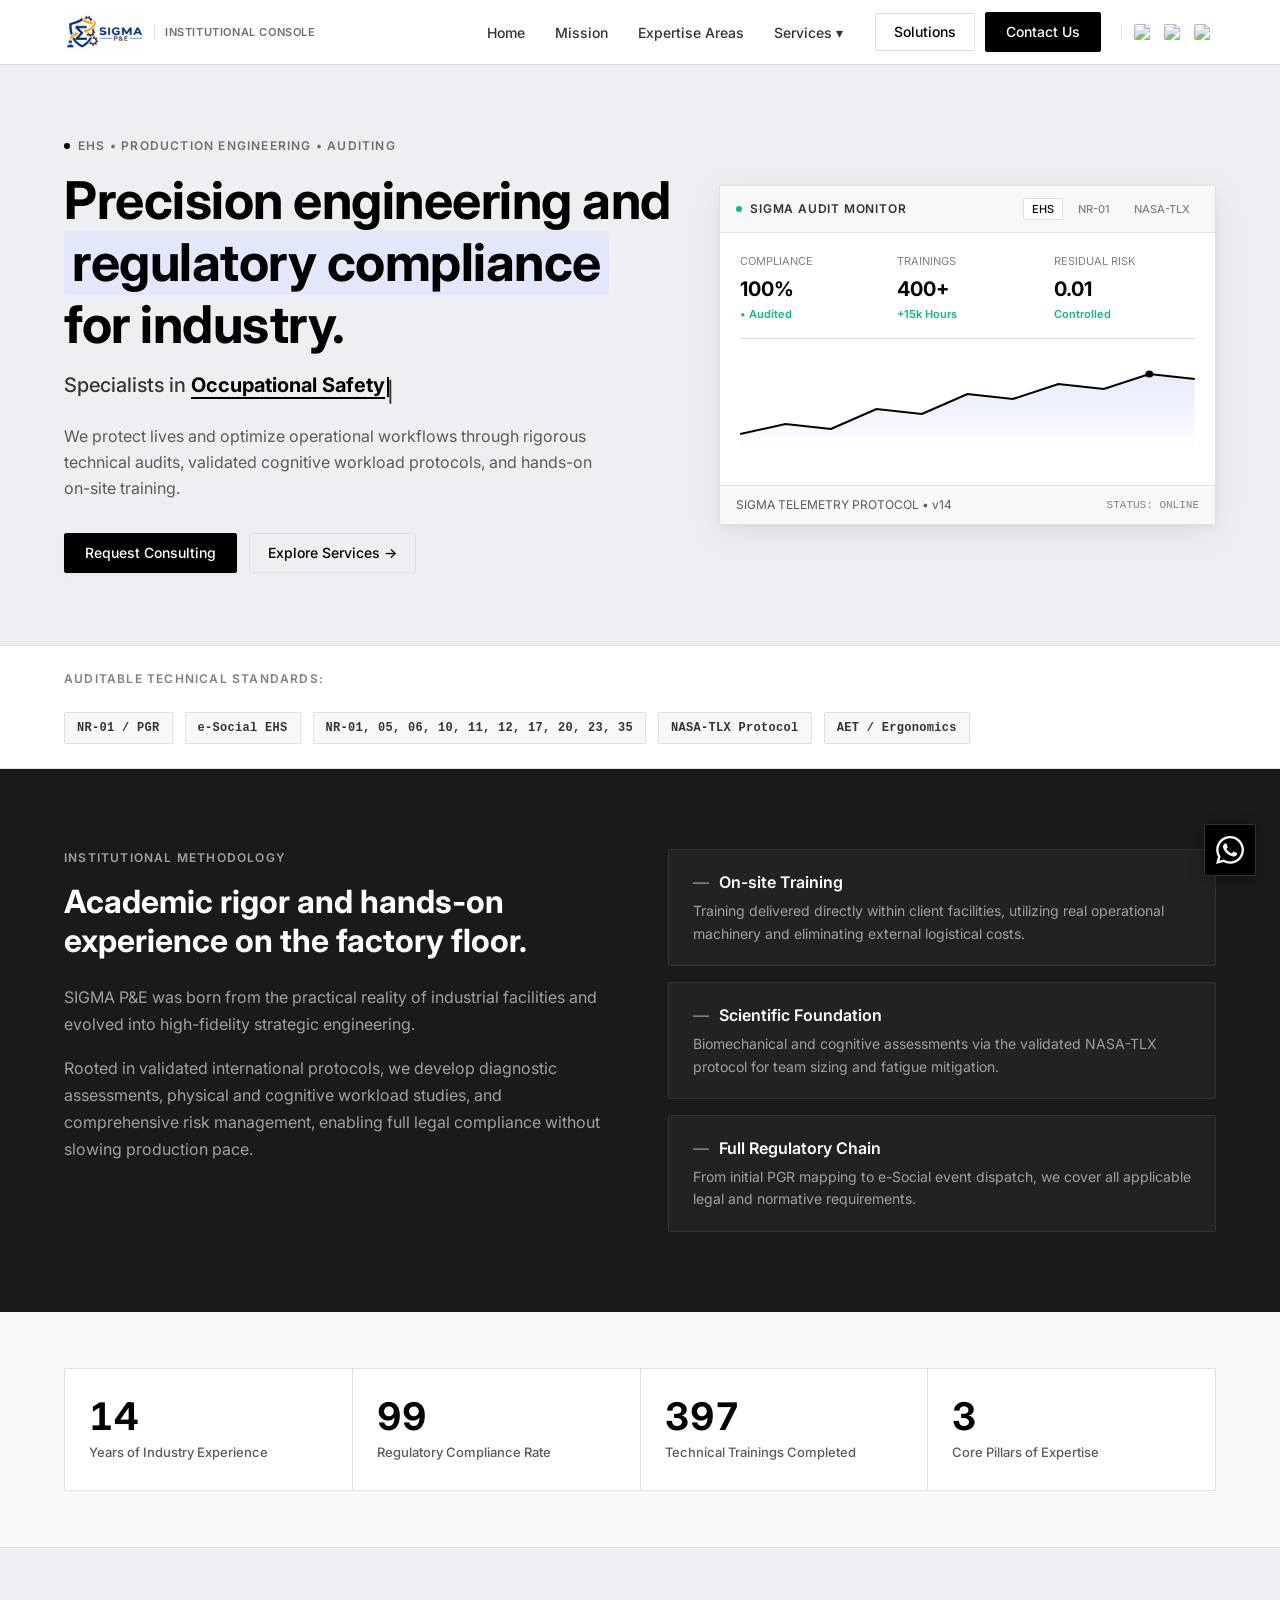
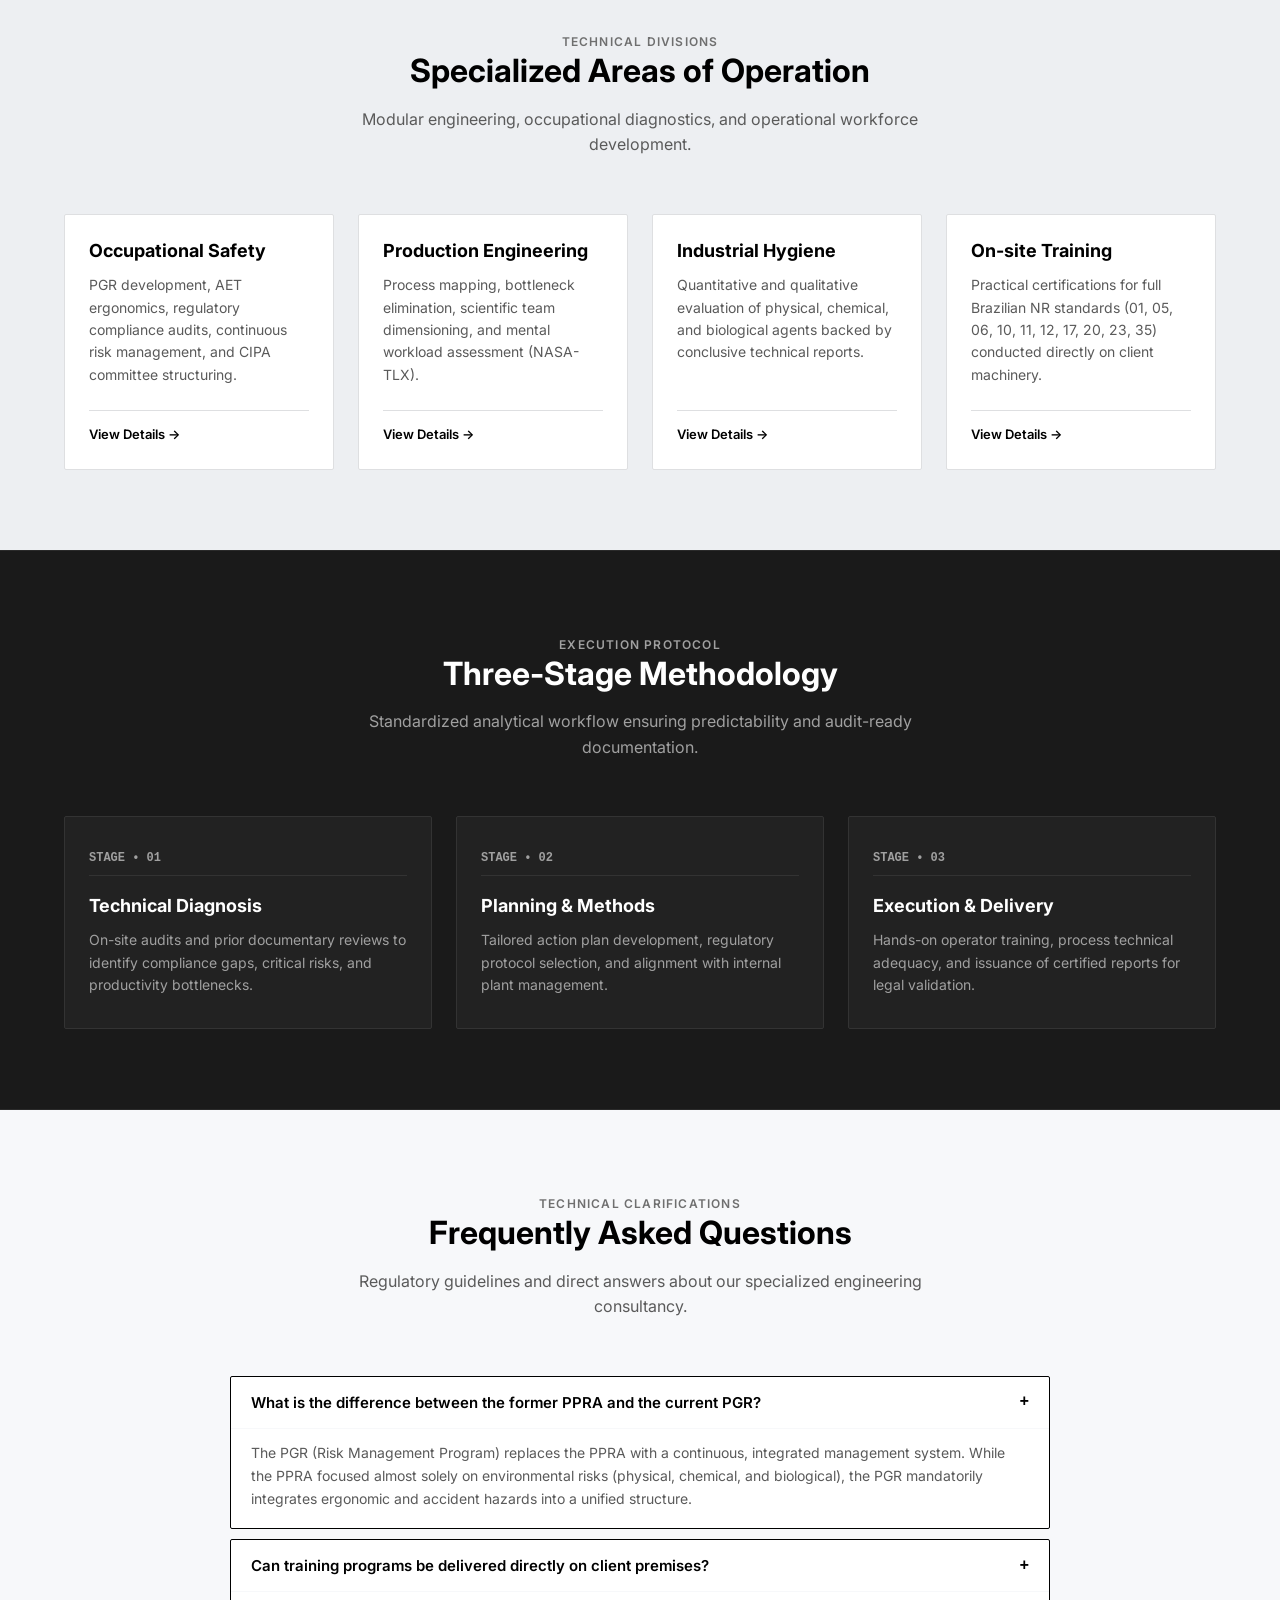
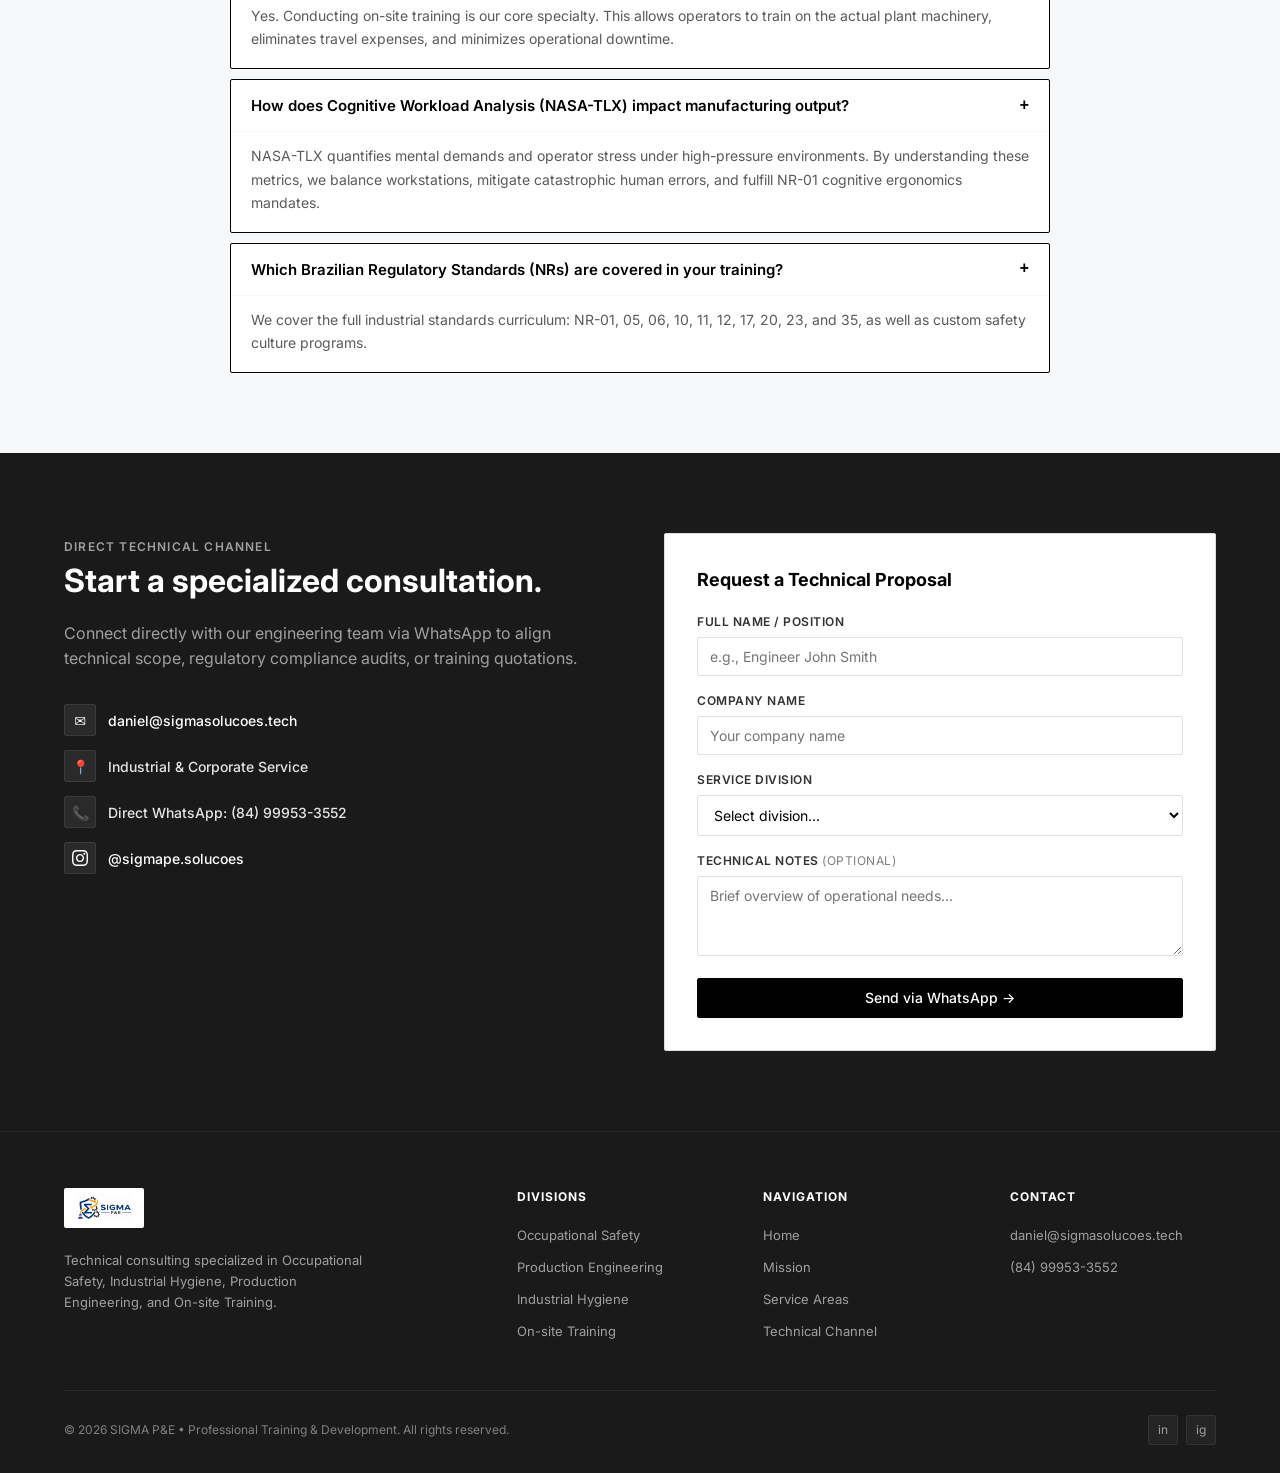
==== commit e67010c5: "padroniza ordem crescente das NRs e atualiza badges normativos" ====
--- a/en/index.html
+++ b/en/index.html
@@ -132,7 +132,7 @@
                 <div class="normative-badges">
                     <span class="normative-item">NR-01 / PGR</span>
                     <span class="normative-item">e-Social EHS</span>
-                    <span class="normative-item">NR-10, 11, 12, 35</span>
+                    <span class="normative-item">NR-01, 05, 06, 10, 11, 12, 17, 20, 23, 35</span>
                     <span class="normative-item">NASA-TLX Protocol</span>
                     <span class="normative-item">AET / Ergonomics</span>
                 </div>
@@ -201,7 +201,6 @@
                     <a href="servicos/seguranca-do-trabalho.html" class="card-pilar-link reveal" style="transition-delay: 0.05s;">
                         <div class="glassnode-card">
                             <div>
-                                <div class="card-top-tag">DIV &bull; 01</div>
                                 <h3 class="card-title">Occupational Safety</h3>
                                 <p class="card-desc">PGR development, AET ergonomics, regulatory compliance audits, continuous risk management, and CIPA committee structuring.</p>
                             </div>
@@ -212,7 +211,6 @@
                     <a href="servicos/engenharia-de-producao.html" class="card-pilar-link reveal" style="transition-delay: 0.1s;">
                         <div class="glassnode-card">
                             <div>
-                                <div class="card-top-tag">DIV &bull; 02</div>
                                 <h3 class="card-title">Production Engineering</h3>
                                 <p class="card-desc">Process mapping, bottleneck elimination, scientific team dimensioning, and mental workload assessment (NASA-TLX).</p>
                             </div>
@@ -223,7 +221,6 @@
                     <a href="servicos/higiene-ocupacional.html" class="card-pilar-link reveal" style="transition-delay: 0.15s;">
                         <div class="glassnode-card">
                             <div>
-                                <div class="card-top-tag">DIV &bull; 03</div>
                                 <h3 class="card-title">Industrial Hygiene</h3>
                                 <p class="card-desc">Quantitative and qualitative evaluation of physical, chemical, and biological agents backed by conclusive technical reports.</p>
                             </div>
@@ -234,9 +231,8 @@
                     <a href="servicos/treinamentos.html" class="card-pilar-link reveal" style="transition-delay: 0.2s;">
                         <div class="glassnode-card">
                             <div>
-                                <div class="card-top-tag">DIV &bull; 04</div>
                                 <h3 class="card-title">On-site Training</h3>
-                                <p class="card-desc">Practical certifications for core Brazilian NRs (10, 11, 12, 35) conducted directly on client machinery.</p>
+                                <p class="card-desc">Practical certifications for full Brazilian NR standards (01, 05, 06, 10, 11, 12, 17, 20, 23, 35) conducted directly on client machinery.</p>
                             </div>
                             <span class="card-action-link">View Details →</span>
                         </div>
@@ -322,7 +318,7 @@
                         </button>
                         <div class="faq-answer" role="region">
                             <div class="faq-answer-inner">
-                                <p>We cover vital industrial standards: NR-05 (CIPA), NR-10 (Electrical Safety), NR-11 (Material Handling), NR-12 (Machinery Safety), NR-23 (Fire Protection), and NR-35 (Work at Height), as well as custom safety culture programs.</p>
+                                <p>We cover the full industrial standards curriculum: NR-01, 05, 06, 10, 11, 12, 17, 20, 23, and 35, as well as custom safety culture programs.</p>
                             </div>
                         </div>
                     </div>
@@ -344,7 +340,7 @@
                         </li>
                         <li>
                             <span class="detail-icon">&#128205;</span>
-                            <span>Industrial &amp; Corporate Service &bull; Northeast Brazil</span>
+                            <span>Industrial &amp; Corporate Service</span>
                         </li>
                         <li>
                             <span class="detail-icon">&#128222;</span>
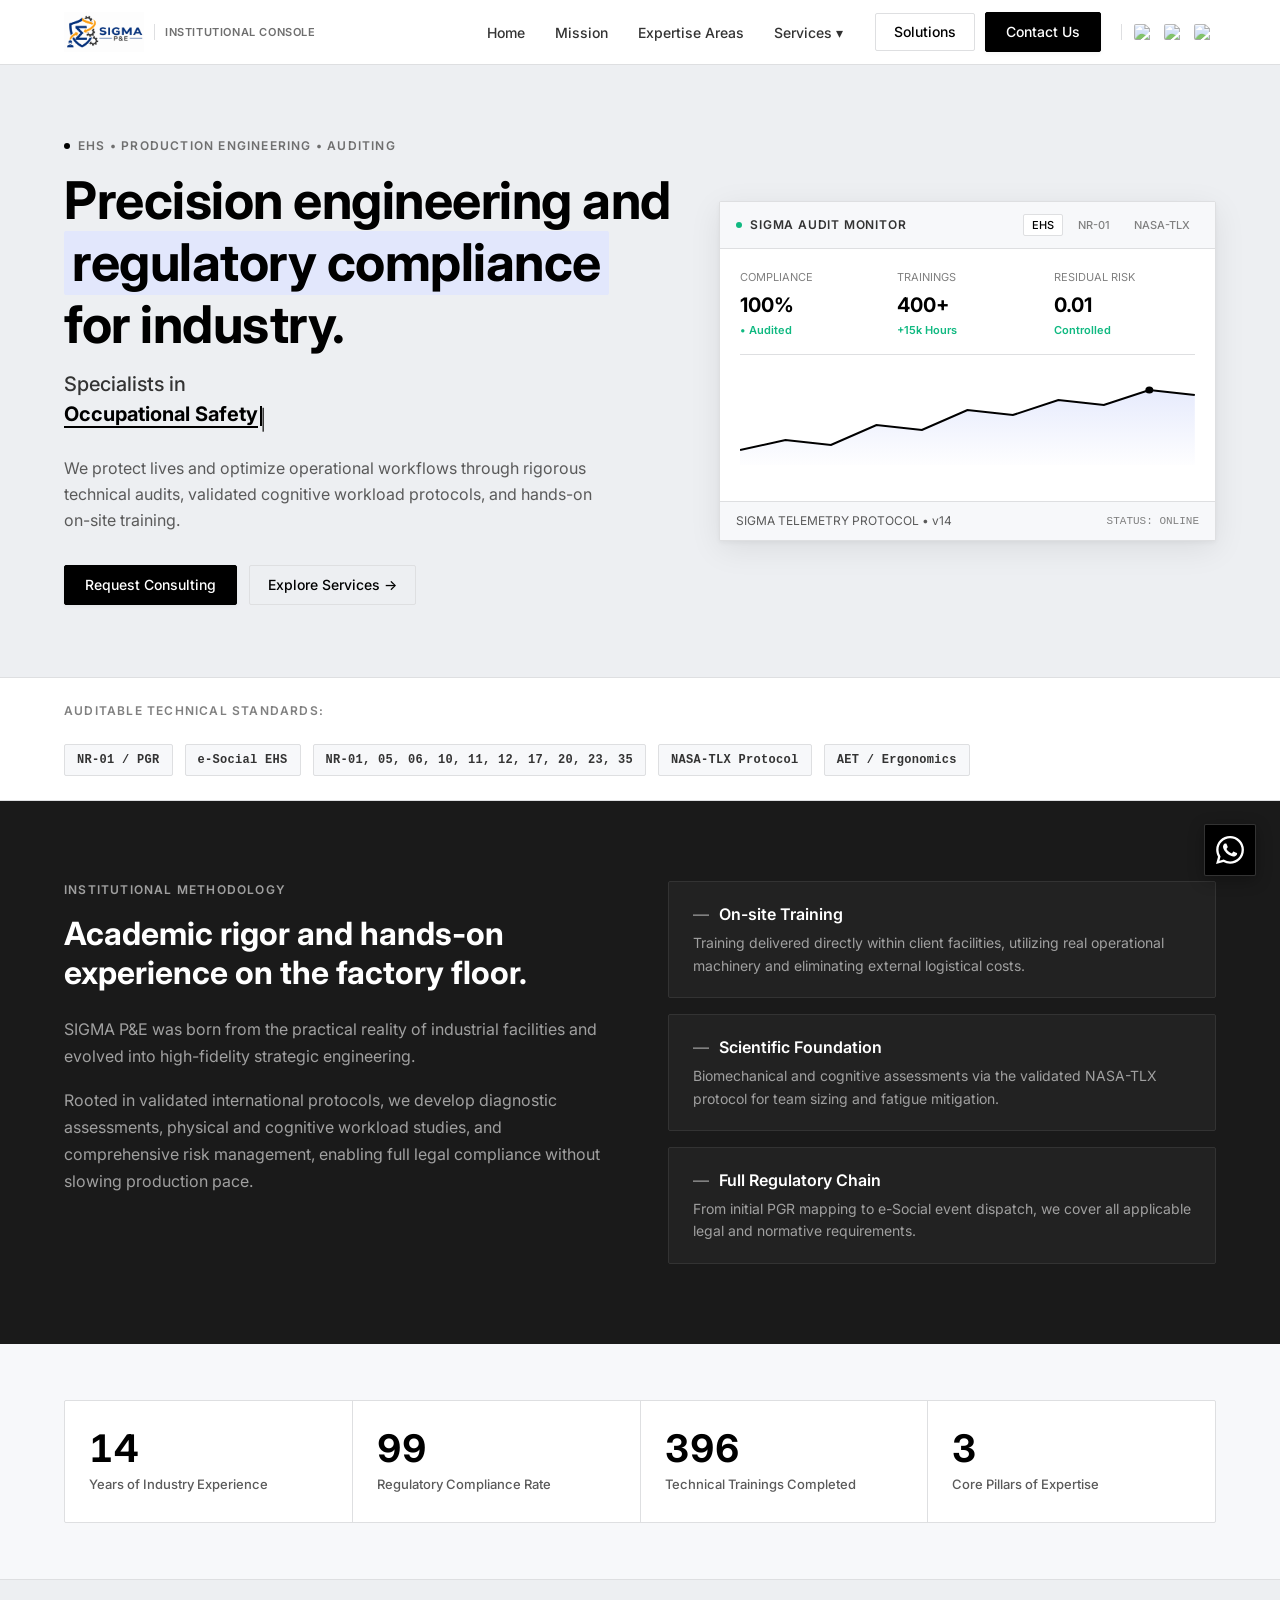
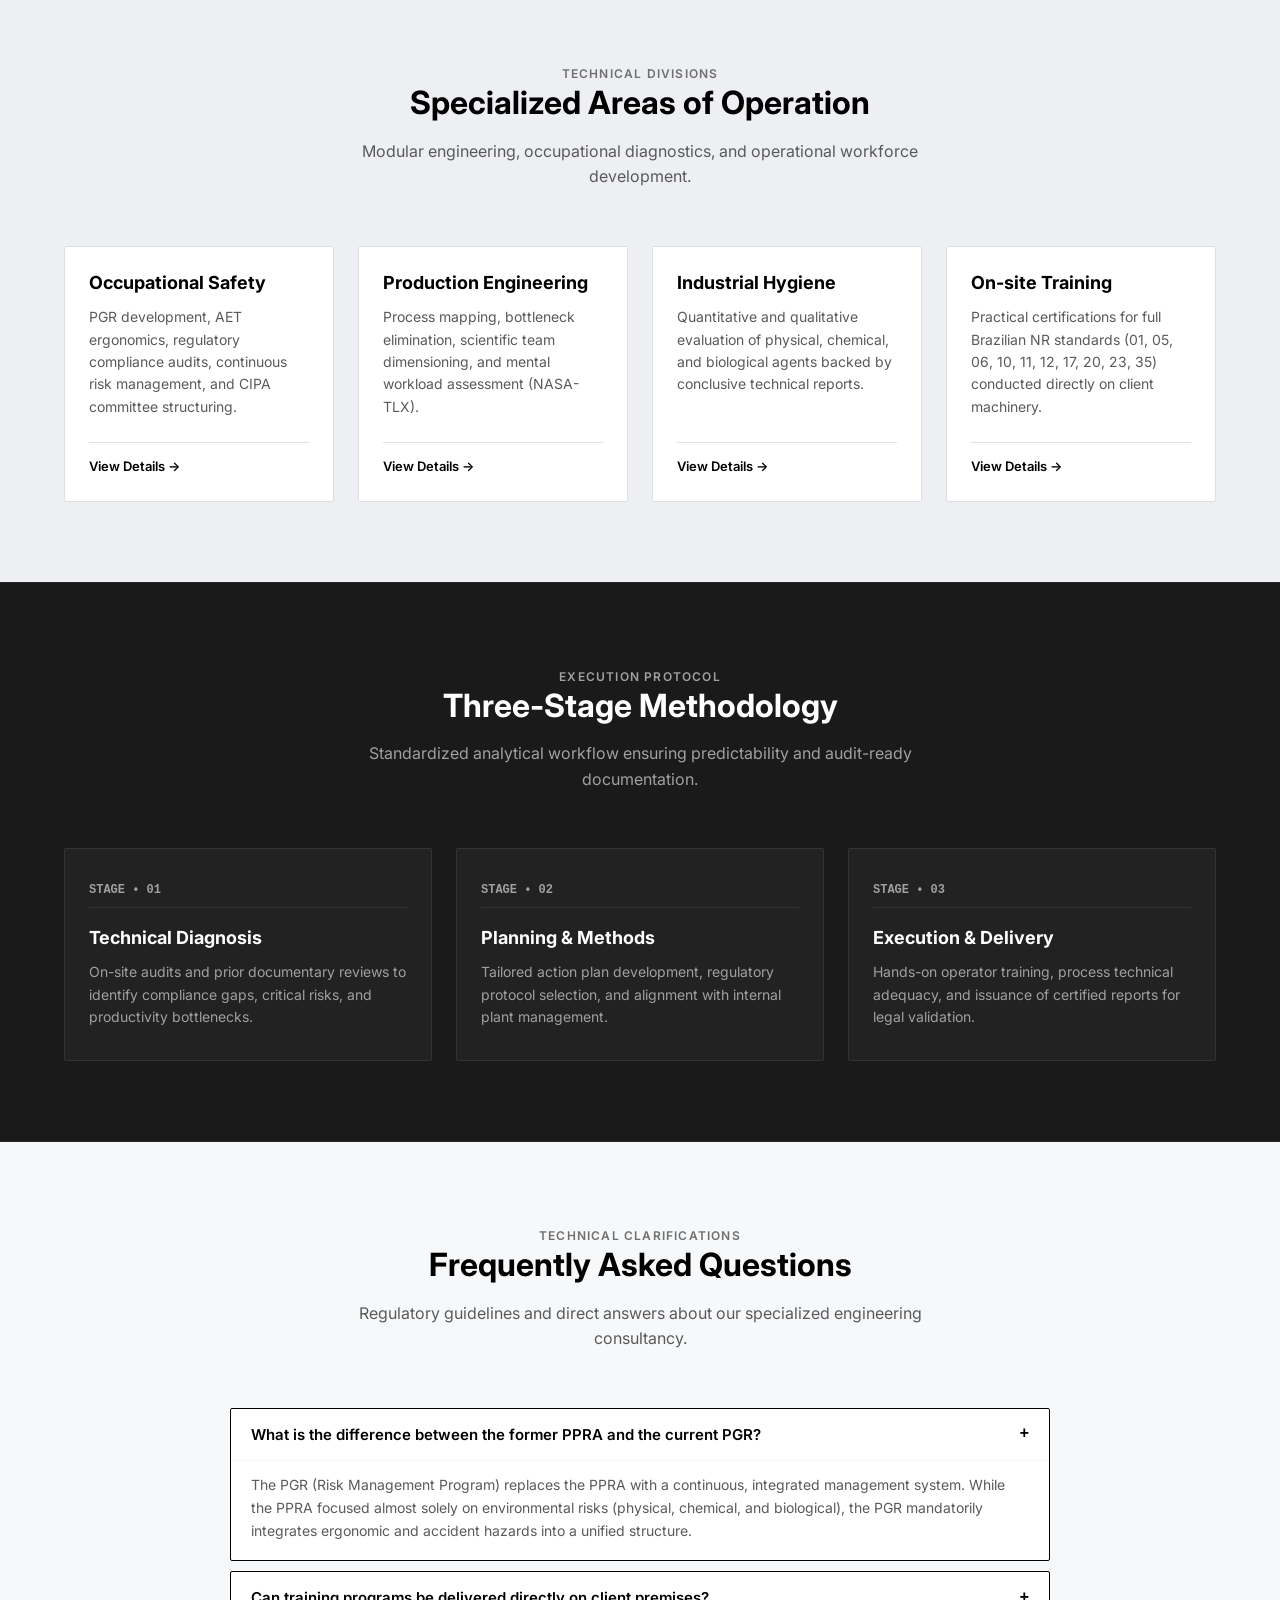
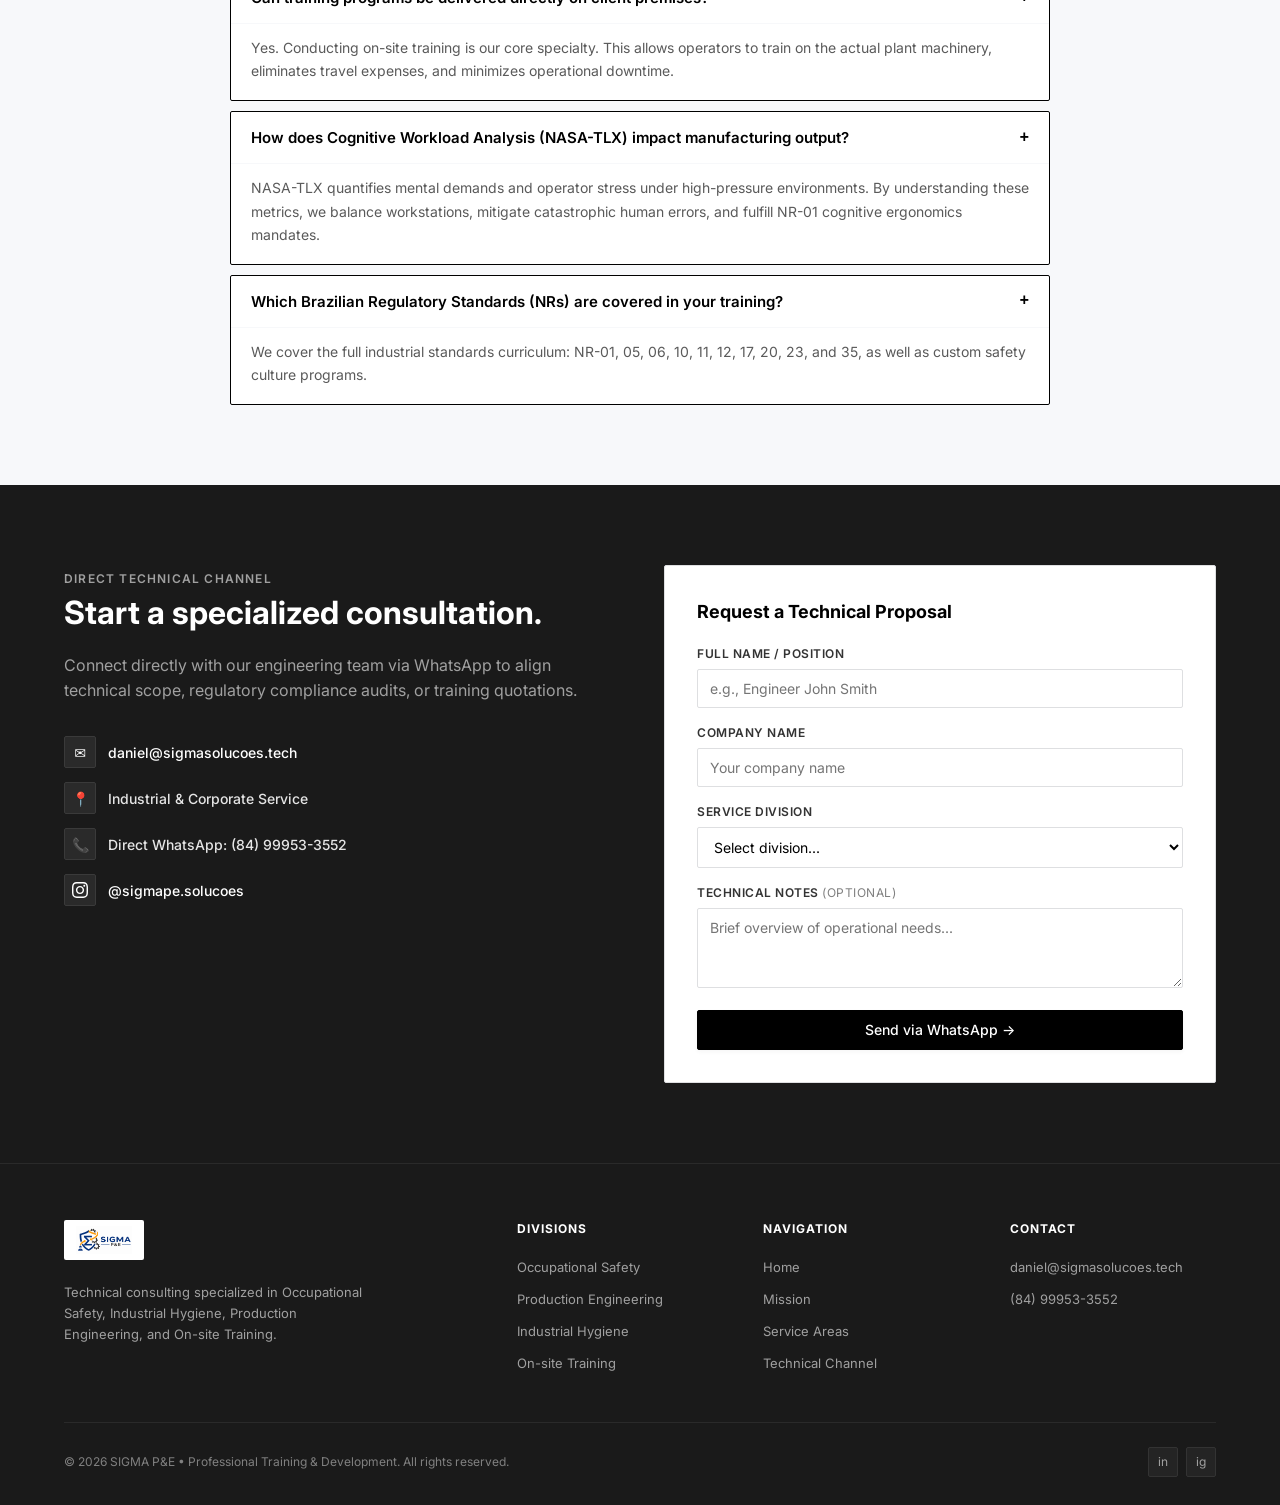
==== commit c1bb86bf: "elimina salto vertical na animacao typewriter do hero" ====
--- a/en/index.html
+++ b/en/index.html
@@ -38,6 +38,9 @@
                                 <li><a href="servicos/treinamentos.html" role="menuitem">On-site Training <span class="menu-code">NRs</span></a></li>
                             </ul>
                         </li>
+                        <li class="nav-menu-cta">
+                            <a href="#contato" class="btn-primary-filled">Contact Us</a>
+                        </li>
                     </ul>
                 </nav>
                 <div class="nav-actions">
@@ -63,7 +66,10 @@
                     <span class="hero-pretitle">EHS &bull; PRODUCTION ENGINEERING &bull; AUDITING</span>
                     <h1>Precision engineering and <span class="glacier-highlight">regulatory compliance</span> for industry.</h1>
                     <div class="hero-typewriter-wrapper">
-                        Specialists in <strong id="typewriter" class="typewriter-word"></strong><span class="cursor" aria-hidden="true">|</span>
+                        <span class="typewriter-prefix">Specialists in</span>
+                        <span class="typewriter-dynamic">
+                            <strong id="typewriter" class="typewriter-word"></strong><span class="cursor" aria-hidden="true">|</span>
+                        </span>
                     </div>
                     <p class="hero-lead">We protect lives and optimize operational workflows through rigorous technical audits, validated cognitive workload protocols, and hands-on on-site training.</p>
                     <div class="hero-cta-group">
--- a/assets/css/style.css
+++ b/assets/css/style.css
@@ -277,6 +277,11 @@
     gap: 10px;
 }
 
+/* Mobile CTA inside nav-menu (hidden on desktop) */
+.nav-menu-cta {
+    display: none;
+}
+
 /* Language Switcher */
 .language-switcher {
     display: flex;
@@ -441,11 +446,22 @@
 }
 
 .hero-typewriter-wrapper {
+    margin-bottom: var(--spacing-24);
+    display: flex;
+    flex-direction: column;
+    gap: 2px;
+}
+.typewriter-prefix {
     font-size: var(--text-subheading);
+    line-height: var(--leading-subheading);
     font-weight: 500;
     color: var(--color-graphite);
-    margin-bottom: var(--spacing-24);
-    min-height: 28px;
+}
+.typewriter-dynamic {
+    display: block;
+    font-size: var(--text-subheading);
+    line-height: var(--leading-subheading);
+    min-height: 32px;
 }
 .typewriter-word {
     font-weight: 700;
@@ -519,6 +535,7 @@
     padding: 2px 8px;
     border-radius: var(--radius-sm);
     border: 1px solid transparent;
+    white-space: nowrap;
 }
 .widget-tab.active {
     background: var(--color-white);
@@ -1417,23 +1434,70 @@
     .footer-grid { grid-template-columns: 1fr 1fr; }
 }
 
-@media (max-width: 768px) {
-    .menu-toggle { display: flex; }
+@media (max-width: 992px) {
+    /* Header Container & Brand Isolation */
+    .header-container {
+        padding: 0 16px;
+    }
+    .logo-badge {
+        display: none !important;
+    }
+    .logo-img {
+        max-height: 38px;
+    }
+
+    /* Top Nav Actions (hidden from fixed top bar on mobile) */
+    .nav-actions {
+        display: none !important;
+    }
+
+    /* Compact Header Right & Language Switcher */
+    .header-right {
+        gap: 10px;
+    }
+    .language-switcher {
+        padding-left: 10px;
+        gap: 6px;
+    }
+
+    /* Hamburger Toggle Button (40x40px, non-shrinking, no right edge cut) */
+    .menu-toggle {
+        display: flex;
+        width: 40px;
+        height: 40px;
+        min-width: 40px;
+        flex-shrink: 0;
+        font-size: 20px;
+        align-items: center;
+        justify-content: center;
+        background: var(--color-white);
+        border: 1px solid var(--color-mist);
+        border-radius: var(--radius-sm);
+        cursor: pointer;
+        color: var(--color-pure-black);
+        padding: 0;
+    }
+
+    /* Mobile Drawer Menu (Exact 64px top alignment) */
     .nav-menu {
         position: fixed;
         top: 64px;
         left: 0;
         right: 0;
+        width: 100%;
         background: var(--color-white);
         border-bottom: 1px solid var(--color-mist);
-        box-shadow: 0 8px 24px rgba(0, 0, 0, 0.1);
-        padding: 16px 24px;
+        box-shadow: 0 8px 24px rgba(0, 0, 0, 0.08);
+        padding: 16px 20px 24px;
         display: none;
         flex-direction: column;
         max-height: calc(100vh - 64px);
         overflow-y: auto;
-    }
-    .nav-menu.active { display: flex; }
+        z-index: 999;
+    }
+    .nav-menu.active {
+        display: flex;
+    }
     .nav-menu > ul {
         flex-direction: column;
         align-items: stretch;
@@ -1443,17 +1507,40 @@
     .nav-menu a {
         padding: 10px 14px;
         width: 100%;
-    }
+        font-size: 14px;
+    }
+
+    /* Prominent Action Button inside Drawer */
+    .nav-menu-cta {
+        display: block;
+        margin-top: 12px;
+        padding-top: 12px;
+        border-top: 1px solid var(--color-mist);
+        width: 100%;
+    }
+    .nav-menu-cta .btn-primary-filled,
+    .nav-menu-cta .btn-primary,
+    .nav-menu .btn-primary {
+        width: 100%;
+        text-align: center;
+        justify-content: center;
+        padding: 12px 16px;
+    }
+
+    /* Dropdown inside Mobile Drawer */
     ul.dropdown-menu {
         position: static;
         box-shadow: none;
         background: var(--color-paper);
-        margin-left: 12px;
-        margin-top: 4px;
-        opacity: 1;
-        visibility: visible;
-    }
-
+        border: 1px solid var(--color-mist);
+        margin-left: 0;
+        margin-top: 6px;
+        padding: 6px;
+        width: 100%;
+    }
+}
+
+@media (max-width: 768px) {
     .hero-editorial h1 { font-size: 34px; }
     .pilares-grid { grid-template-columns: 1fr; }
     .process-grid { grid-template-columns: 1fr; }
@@ -1462,3 +1549,24 @@
     .footer-grid { grid-template-columns: 1fr; }
     .footer-bottom { flex-direction: column; gap: 12px; text-align: center; }
 }
+
+@media (max-width: 576px) {
+    .typewriter-prefix {
+        font-size: 18px;
+        line-height: 1.4;
+    }
+    .typewriter-dynamic {
+        font-size: 18px;
+        line-height: 1.4;
+        min-height: 28px;
+    }
+    .widget-header {
+        flex-direction: column;
+        align-items: flex-start;
+        gap: 10px;
+    }
+    .widget-footer {
+        flex-wrap: wrap;
+        gap: 6px;
+    }
+}
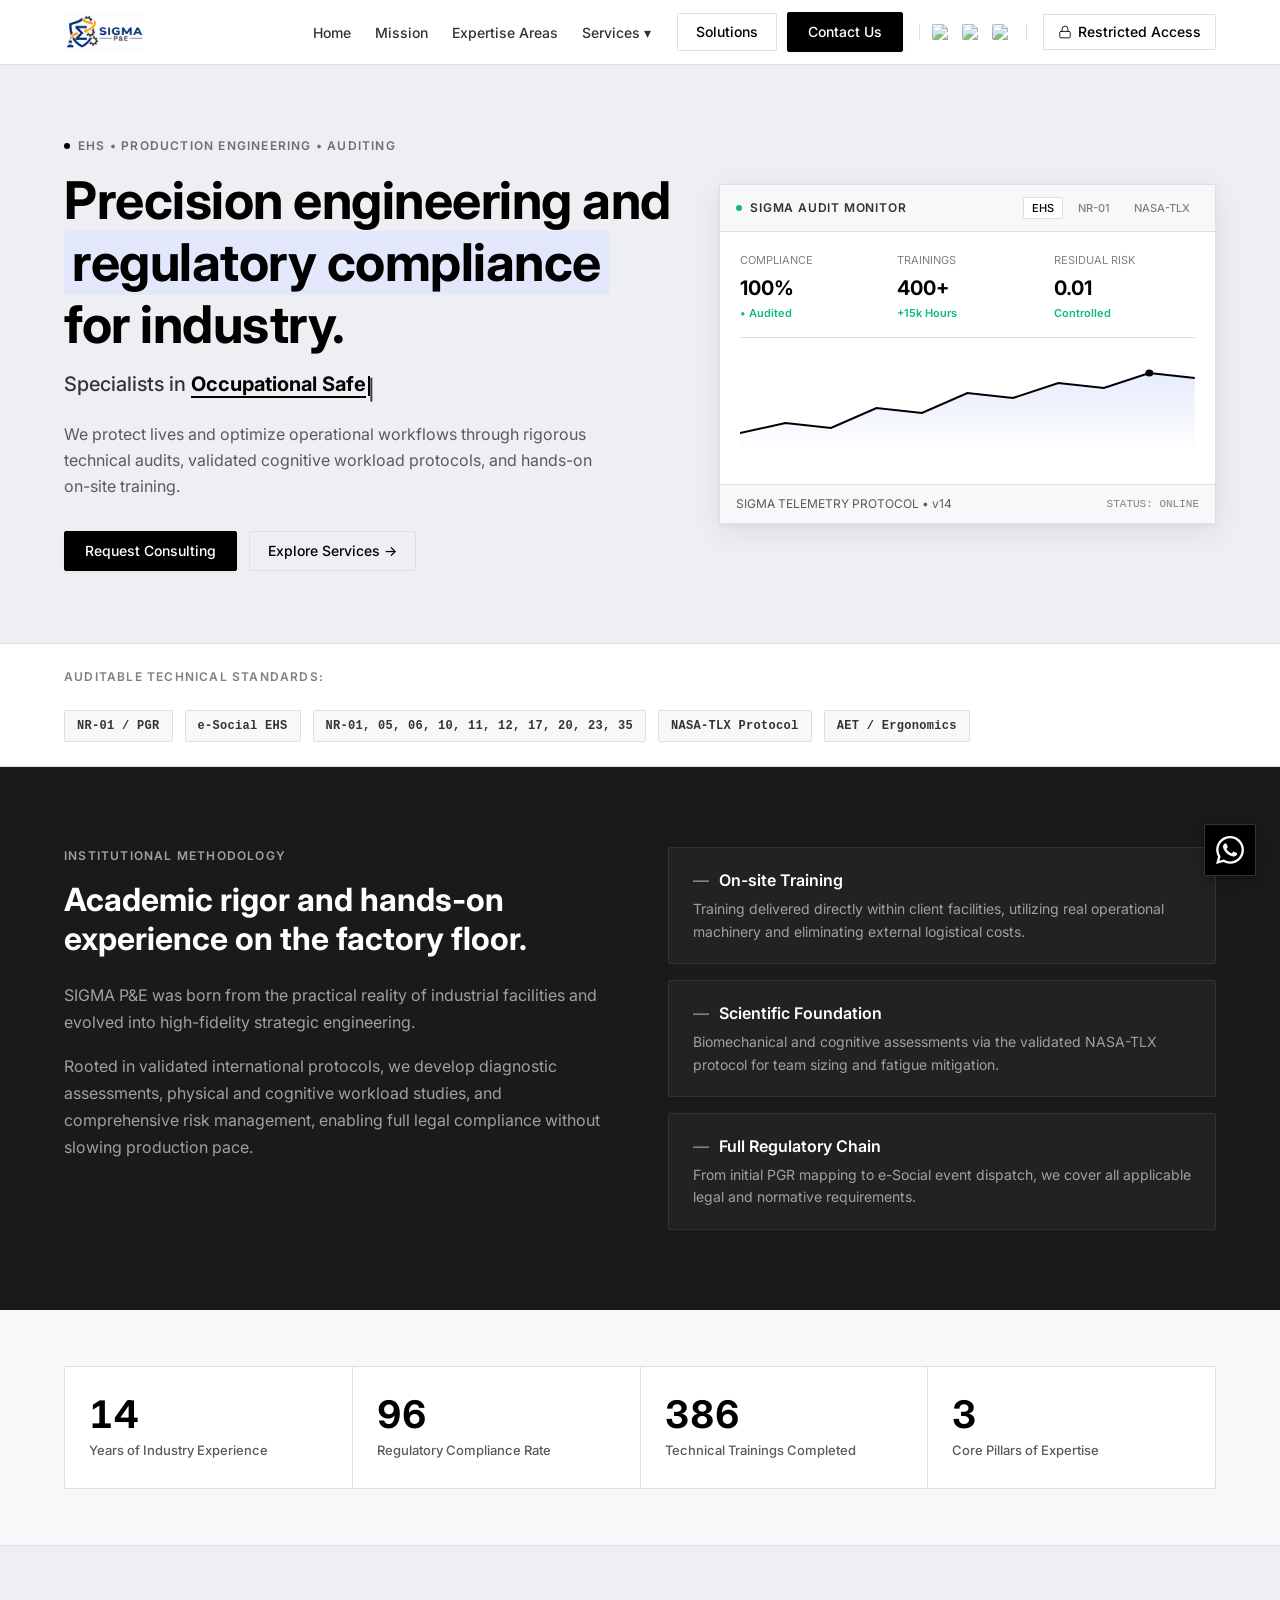
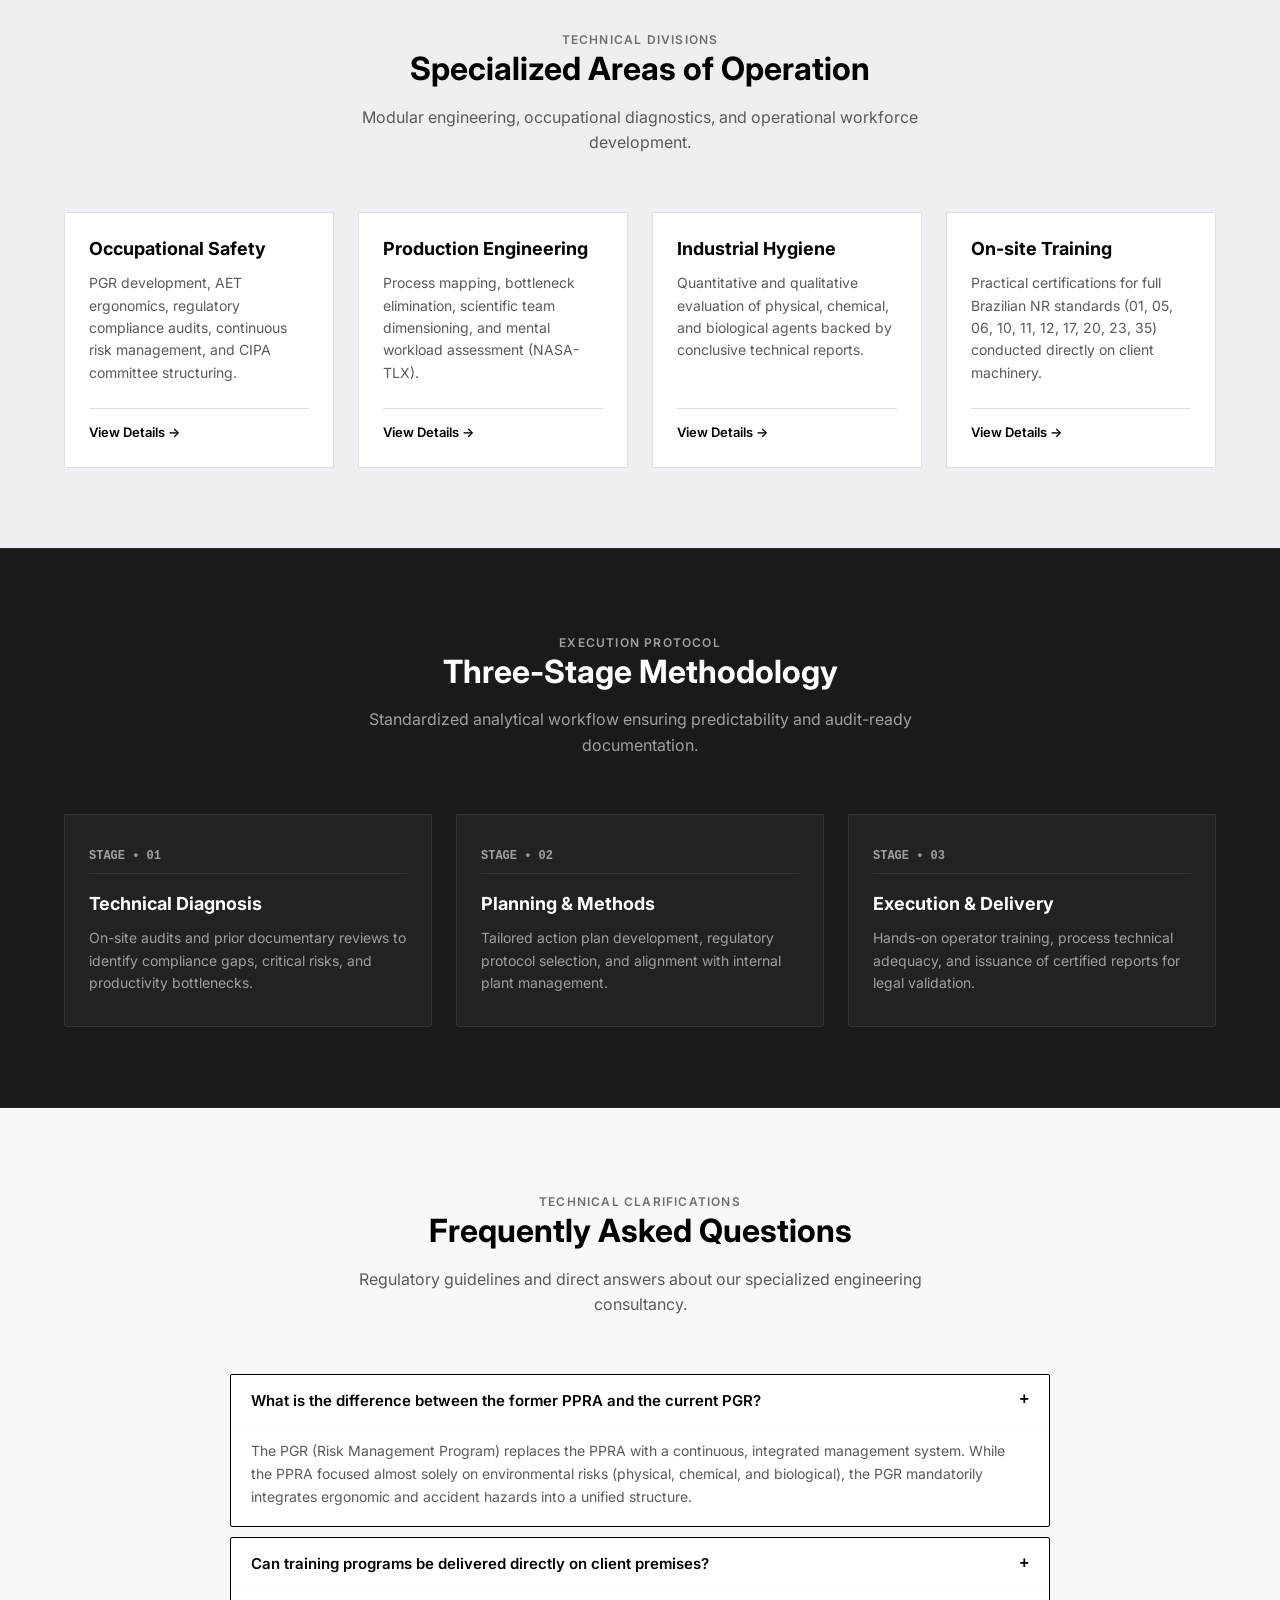
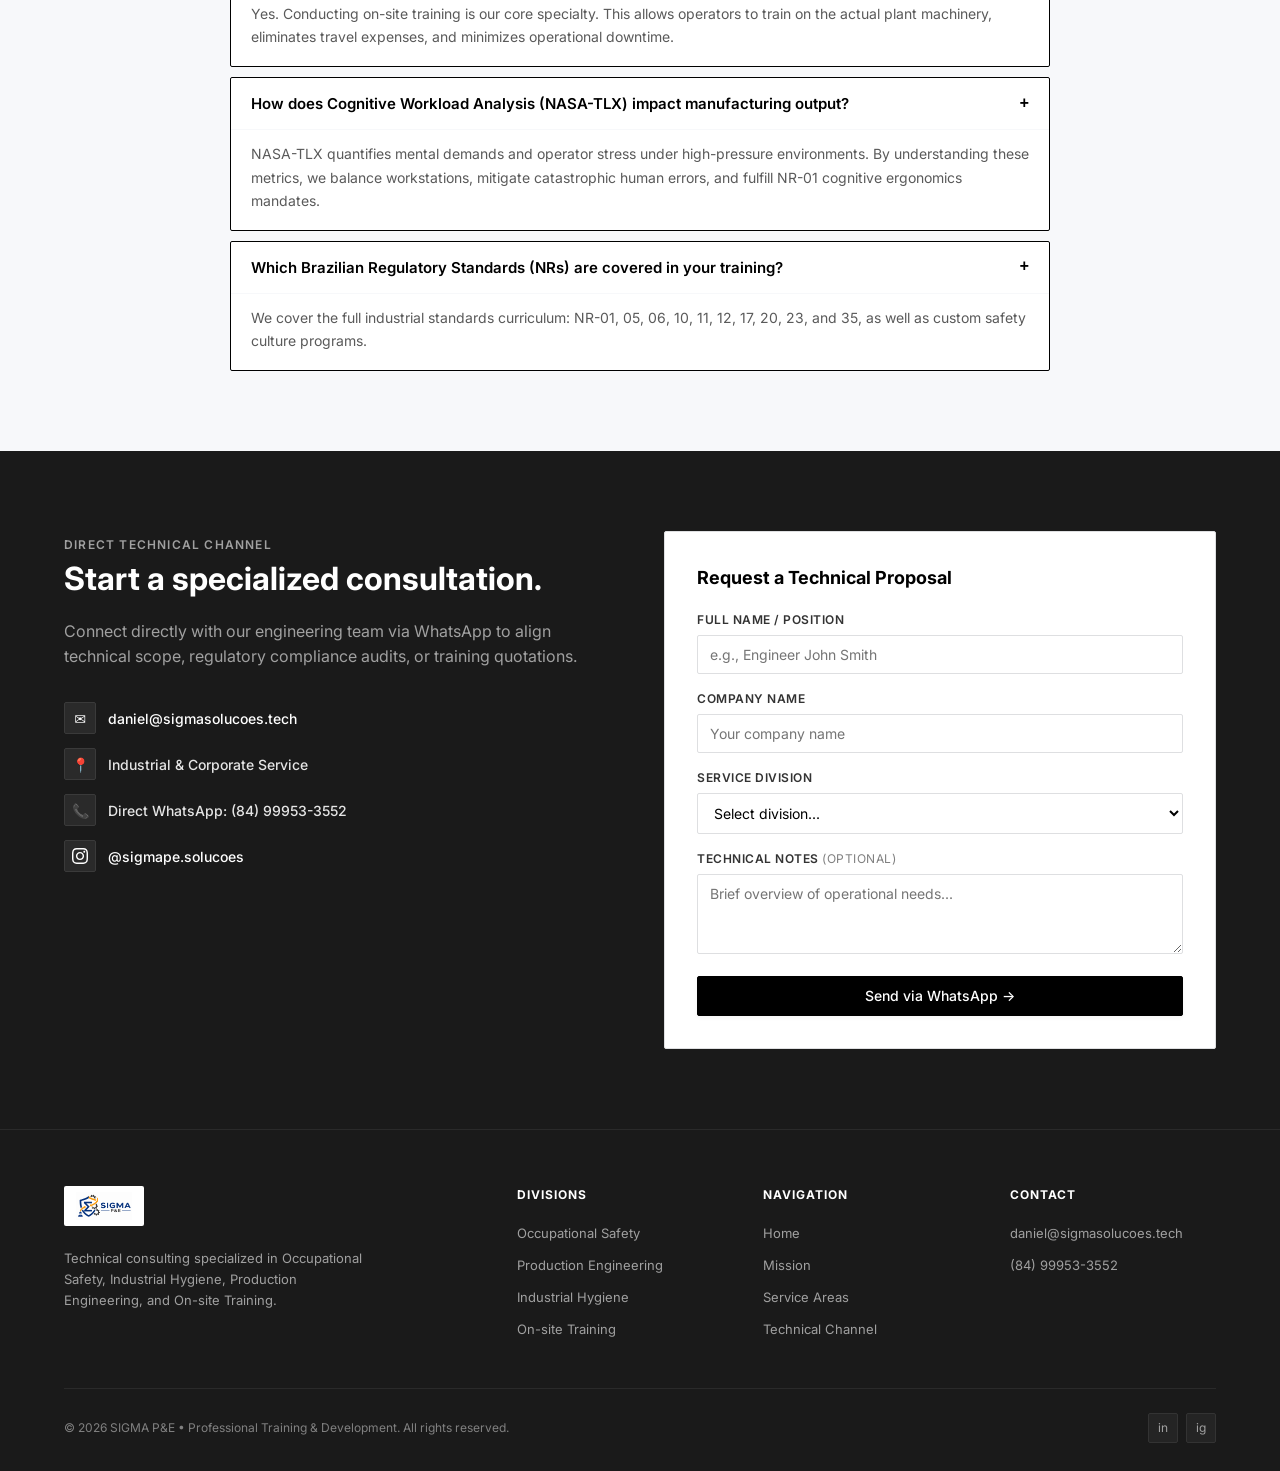
==== commit 83b44d24: "fix: remove badge institucional e alinha links do menu superior desktop" ====
--- a/en/index.html
+++ b/en/index.html
@@ -21,7 +21,6 @@
         <div class="container header-container">
             <a href="index.html" class="logo-link" aria-label="SIGMA P&E - Home">
                 <img src="../assets/img/logo/logo.png" alt="SIGMA P&amp;E Logo" class="logo-img" loading="eager">
-                <span class="logo-badge">Institutional Console</span>
             </a>
             <div class="header-right">
                 <nav class="nav-menu" id="nav-menu" role="navigation" aria-label="Main menu">
@@ -40,6 +39,10 @@
                         </li>
                         <li class="nav-menu-cta">
                             <a href="#contato" class="btn-primary-filled">Contact Us</a>
+                            <a href="https://sigma-treinamentos.lovable.app/login" target="_blank" rel="noopener noreferrer" class="btn-portal-drawer">
+                                <svg width="14" height="14" viewBox="0 0 24 24" fill="none" stroke="currentColor" stroke-width="1.5" stroke-linecap="round" stroke-linejoin="round" aria-hidden="true"><rect x="3" y="11" width="18" height="11" rx="2" ry="2"></rect><path d="M7 11V7a5 5 0 0 1 10 0v4"></path></svg>
+                                <span>Restricted Access</span>
+                            </a>
                         </li>
                     </ul>
                 </nav>
@@ -52,6 +55,10 @@
                     <a href="index.html" title="English" class="flag-icon"><img src="https://flagcdn.com/w40/us.png" alt="EN" style="width: 22px; height: 16px; object-fit: cover; border-radius: 2px;"></a>
                     <a href="../es/index.html" title="Español" class="flag-icon"><img src="https://flagcdn.com/w40/es.png" alt="ES" style="width: 22px; height: 16px; object-fit: cover; border-radius: 2px;"></a>
                 </div>
+                <a href="https://sigma-treinamentos.lovable.app/login" target="_blank" rel="noopener noreferrer" class="btn-header-portal">
+                    <svg width="14" height="14" viewBox="0 0 24 24" fill="none" stroke="currentColor" stroke-width="1.5" stroke-linecap="round" stroke-linejoin="round" aria-hidden="true"><rect x="3" y="11" width="18" height="11" rx="2" ry="2"></rect><path d="M7 11V7a5 5 0 0 1 10 0v4"></path></svg>
+                    <span>Restricted Access</span>
+                </a>
                 <button class="menu-toggle" aria-label="Open menu" aria-expanded="false" aria-controls="nav-menu">&#9776;</button>
             </div>
         </div>
@@ -66,10 +73,7 @@
                     <span class="hero-pretitle">EHS &bull; PRODUCTION ENGINEERING &bull; AUDITING</span>
                     <h1>Precision engineering and <span class="glacier-highlight">regulatory compliance</span> for industry.</h1>
                     <div class="hero-typewriter-wrapper">
-                        <span class="typewriter-prefix">Specialists in</span>
-                        <span class="typewriter-dynamic">
-                            <strong id="typewriter" class="typewriter-word"></strong><span class="cursor" aria-hidden="true">|</span>
-                        </span>
+                        Specialists in <strong id="typewriter" class="typewriter-word"></strong><span class="cursor" aria-hidden="true">|</span>
                     </div>
                     <p class="hero-lead">We protect lives and optimize operational workflows through rigorous technical audits, validated cognitive workload protocols, and hands-on on-site training.</p>
                     <div class="hero-cta-group">
--- a/assets/css/style.css
+++ b/assets/css/style.css
@@ -184,35 +184,28 @@
     width: auto;
     object-fit: contain;
 }
-.logo-badge {
-    font-size: 11px;
-    font-weight: 600;
-    color: var(--color-badge-slate);
-    text-transform: uppercase;
-    letter-spacing: 0.6px;
-    border-left: 1px solid var(--color-mist);
-    padding-left: 10px;
-}
-
 .header-right {
     display: flex;
     align-items: center;
-    gap: 20px;
+    gap: 16px;
 }
 
 .nav-menu > ul {
     display: flex;
     list-style: none;
     align-items: center;
-    gap: 6px;
+    gap: 4px;
 }
 .nav-menu a {
     color: var(--color-graphite);
     font-weight: 500;
     font-size: 14px;
-    padding: 8px 12px;
+    padding: 8px 10px;
     border-radius: var(--radius-sm);
     transition: var(--transition);
+    white-space: nowrap;
+    display: inline-flex;
+    align-items: center;
 }
 .nav-menu a:hover:not(.btn-primary-filled):not(.btn-primary):not(.btn-ghost) {
     color: var(--color-pure-black);
@@ -230,6 +223,7 @@
     align-items: center;
     gap: 4px;
     cursor: pointer;
+    white-space: nowrap;
 }
 ul.dropdown-menu {
     display: none !important;
@@ -288,7 +282,9 @@
     gap: 8px;
     align-items: center;
     padding-left: 12px;
+    padding-right: 12px;
     border-left: 1px solid var(--color-mist);
+    border-right: 1px solid var(--color-mist);
 }
 .language-switcher .flag-icon {
     display: flex;
@@ -298,6 +294,33 @@
 }
 .language-switcher .flag-icon:hover {
     opacity: 1;
+}
+
+/* Desktop Client Portal Button (Glassnode Ghost Outline) */
+.btn-header-portal {
+    display: inline-flex;
+    align-items: center;
+    gap: 6px;
+    background: var(--color-white);
+    border: 1px solid var(--color-mist);
+    border-radius: var(--radius-sm);
+    color: var(--color-pure-black);
+    font-family: var(--font-inter);
+    font-size: 14px;
+    font-weight: 500;
+    padding: 8px 14px;
+    white-space: nowrap;
+    text-decoration: none;
+    line-height: 1.3;
+    transition: var(--transition);
+}
+.btn-header-portal:hover {
+    background: var(--color-paper);
+    border-color: var(--color-pure-black);
+    color: var(--color-pure-black);
+}
+.mobile-portal-item {
+    display: none;
 }
 
 /* Mobile Toggle */
@@ -446,22 +469,12 @@
 }
 
 .hero-typewriter-wrapper {
-    margin-bottom: var(--spacing-24);
-    display: flex;
-    flex-direction: column;
-    gap: 2px;
-}
-.typewriter-prefix {
     font-size: var(--text-subheading);
     line-height: var(--leading-subheading);
     font-weight: 500;
     color: var(--color-graphite);
-}
-.typewriter-dynamic {
-    display: block;
-    font-size: var(--text-subheading);
-    line-height: var(--leading-subheading);
-    min-height: 32px;
+    margin-bottom: var(--spacing-24);
+    min-height: 28px;
 }
 .typewriter-word {
     font-weight: 700;
@@ -1434,14 +1447,45 @@
     .footer-grid { grid-template-columns: 1fr 1fr; }
 }
 
+@media (min-width: 993px) and (max-width: 1200px) {
+    .header-right {
+        gap: 12px;
+    }
+    .nav-menu > ul {
+        gap: 2px;
+    }
+    .nav-menu a {
+        padding: 6px 8px;
+        font-size: 13px;
+    }
+    .nav-actions {
+        gap: 6px;
+    }
+    .nav-actions a {
+        padding: 6px 10px;
+        font-size: 13px;
+    }
+    .btn-header-portal {
+        padding: 6px 10px;
+        font-size: 13px;
+        gap: 5px;
+    }
+    .language-switcher {
+        padding-left: 8px;
+        padding-right: 8px;
+        gap: 6px;
+    }
+}
+
 @media (max-width: 992px) {
+    .hero-typewriter-wrapper {
+        min-height: 52px;
+    }
+
     /* Header Container & Brand Isolation */
     .header-container {
         padding: 0 16px;
     }
-    .logo-badge {
-        display: none !important;
-    }
     .logo-img {
         max-height: 38px;
     }
@@ -1450,6 +1494,9 @@
     .nav-actions {
         display: none !important;
     }
+    .btn-header-portal {
+        display: none !important;
+    }
 
     /* Compact Header Right & Language Switcher */
     .header-right {
@@ -1457,6 +1504,8 @@
     }
     .language-switcher {
         padding-left: 10px;
+        padding-right: 0;
+        border-right: none;
         gap: 6px;
     }
 
@@ -1512,7 +1561,9 @@
 
     /* Prominent Action Button inside Drawer */
     .nav-menu-cta {
-        display: block;
+        display: flex;
+        flex-direction: column;
+        gap: 8px;
         margin-top: 12px;
         padding-top: 12px;
         border-top: 1px solid var(--color-mist);
@@ -1525,6 +1576,40 @@
         text-align: center;
         justify-content: center;
         padding: 12px 16px;
+    }
+
+    .mobile-portal-item {
+        display: block;
+        width: 100%;
+        margin-top: 6px;
+    }
+
+    /* High Specificity: Prevents .nav-menu a from overriding .btn-portal-drawer */
+    .nav-menu .btn-portal-drawer,
+    .btn-portal-drawer {
+        display: inline-flex !important;
+        align-items: center;
+        justify-content: center;
+        gap: 8px;
+        width: 100%;
+        padding: 12px 16px;
+        background: var(--color-white);
+        border: 1px solid var(--color-mist);
+        border-radius: var(--radius-sm);
+        color: var(--color-pure-black);
+        font-family: var(--font-inter);
+        font-size: 14px;
+        font-weight: 500;
+        text-decoration: none;
+        transition: var(--transition);
+        white-space: nowrap;
+        box-sizing: border-box;
+    }
+    .nav-menu .btn-portal-drawer:hover,
+    .btn-portal-drawer:hover {
+        background: var(--color-paper);
+        border-color: var(--color-pure-black);
+        color: var(--color-pure-black);
     }
 
     /* Dropdown inside Mobile Drawer */
@@ -1551,14 +1636,10 @@
 }
 
 @media (max-width: 576px) {
-    .typewriter-prefix {
+    .hero-typewriter-wrapper {
         font-size: 18px;
         line-height: 1.4;
-    }
-    .typewriter-dynamic {
-        font-size: 18px;
-        line-height: 1.4;
-        min-height: 28px;
+        min-height: 52px;
     }
     .widget-header {
         flex-direction: column;
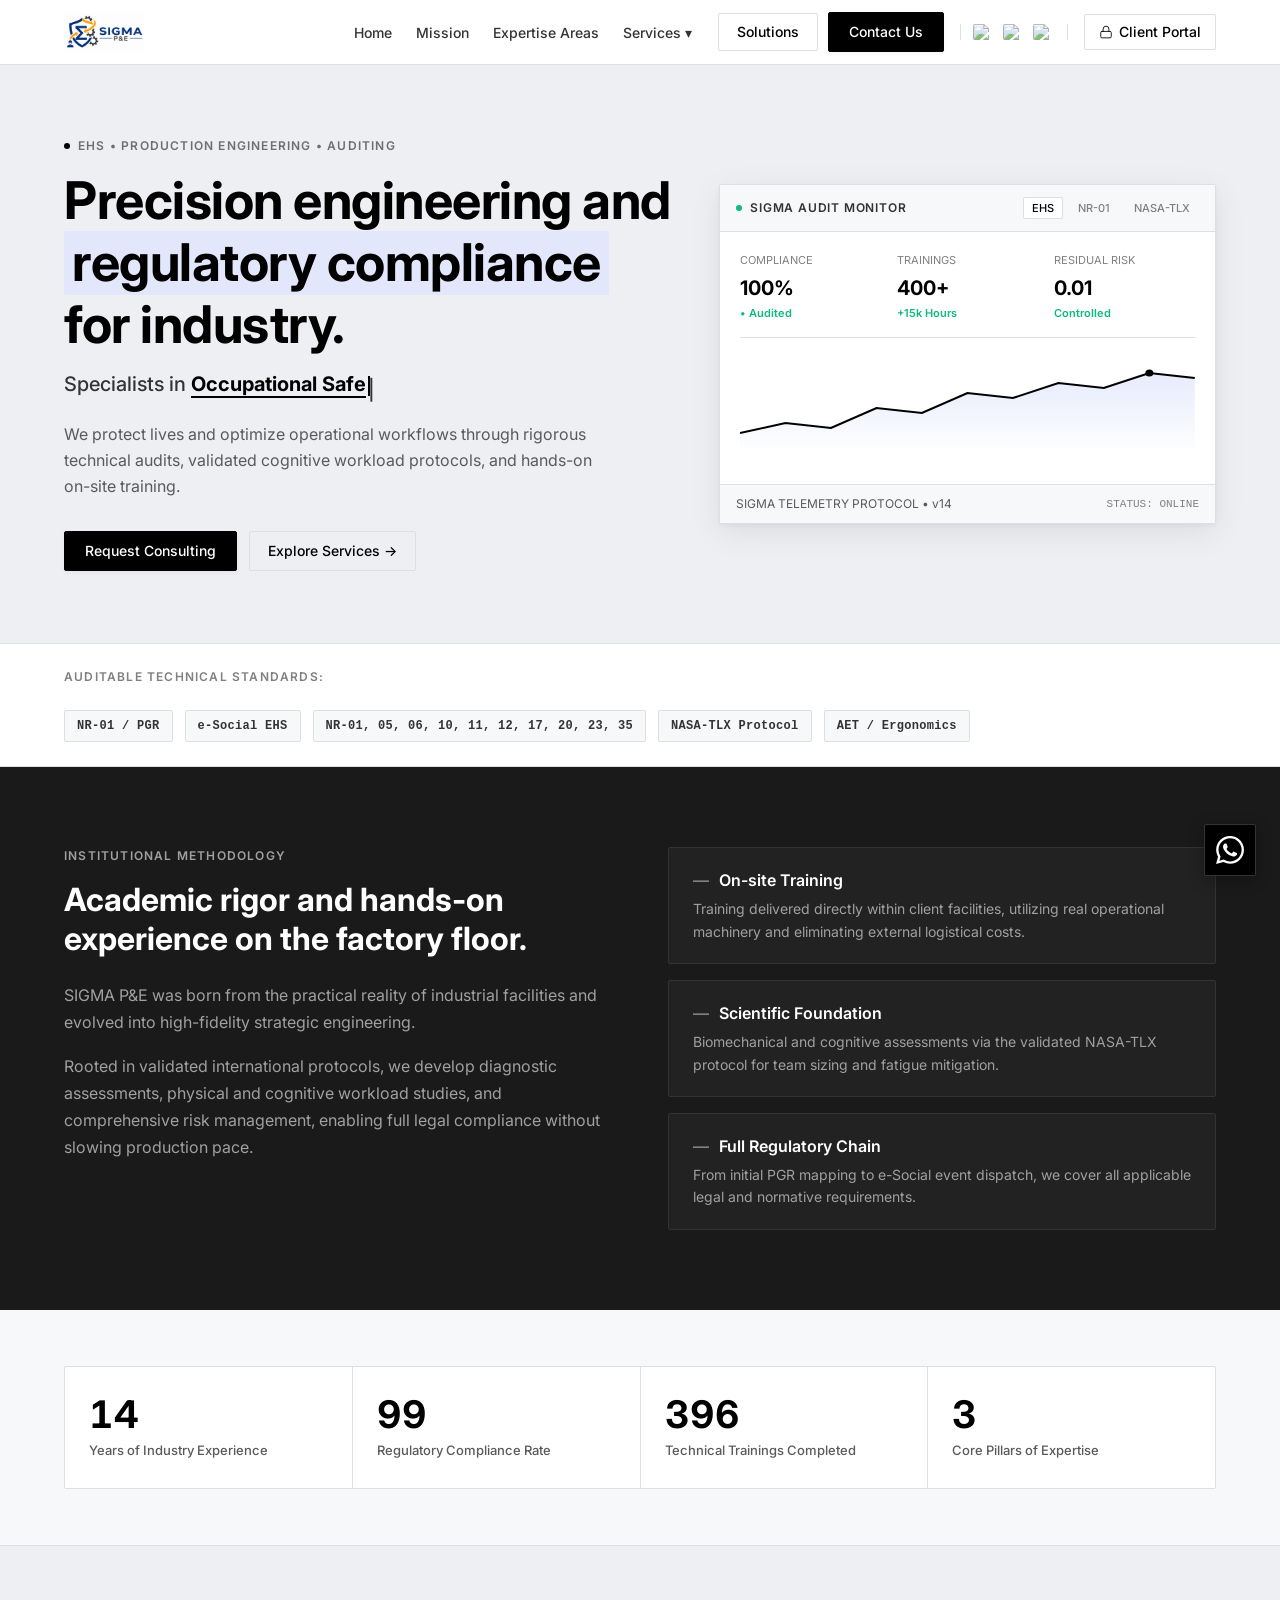
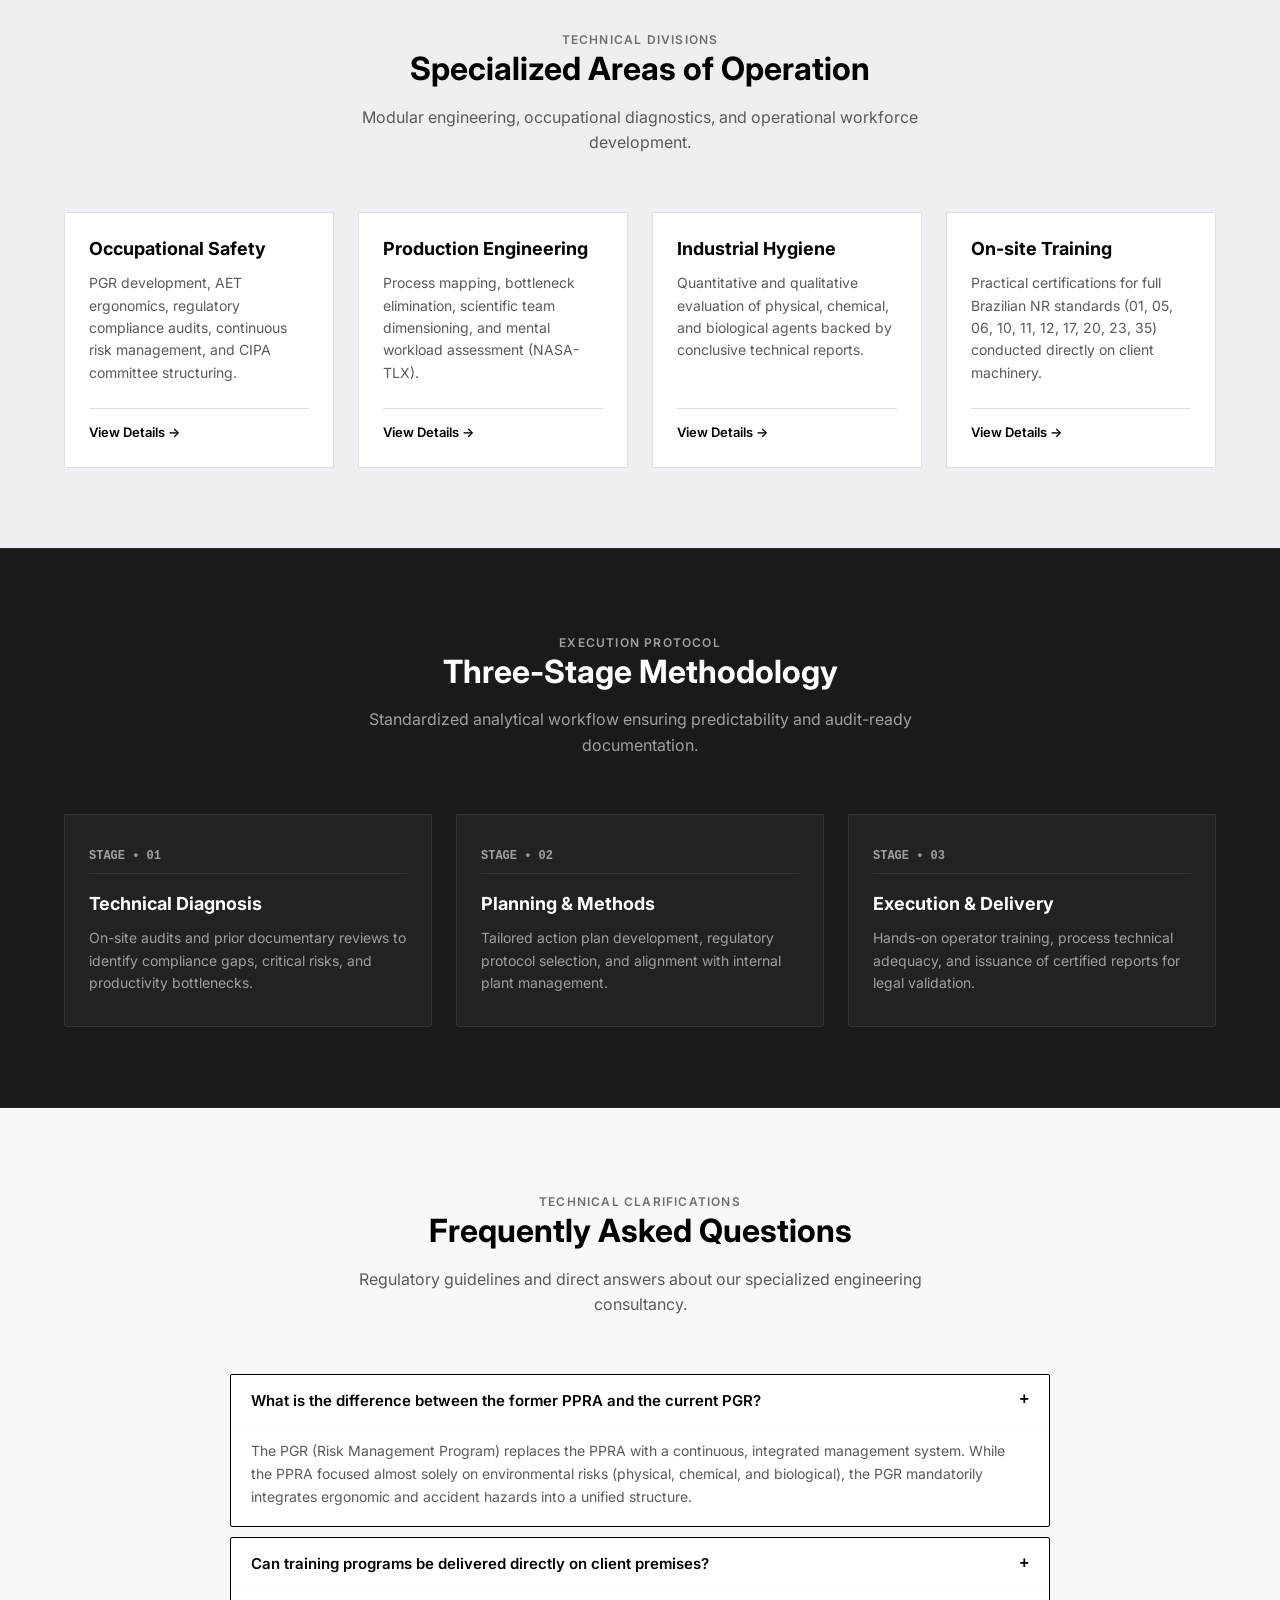
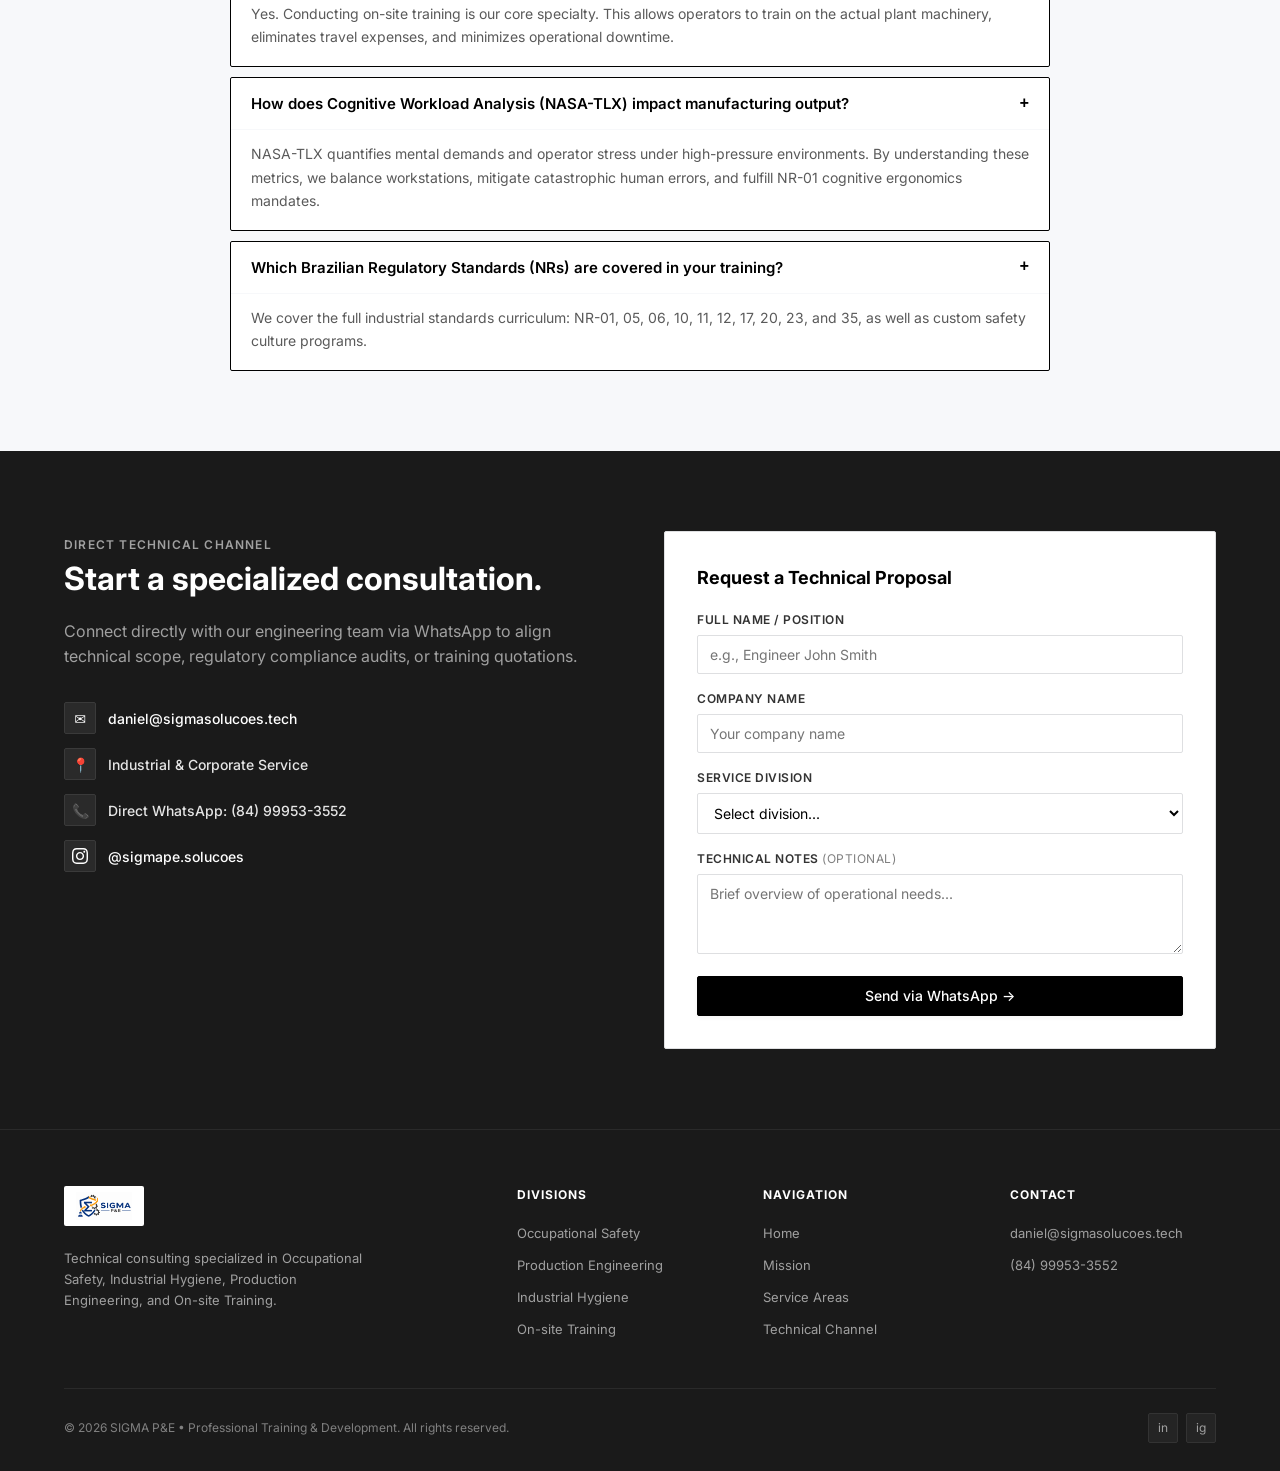
==== commit cacd6bf1: "atualizar rótulo do botão de acesso ao portal para Área do Cliente (PT/EN/ES)" ====
--- a/en/index.html
+++ b/en/index.html
@@ -41,7 +41,7 @@
                             <a href="#contato" class="btn-primary-filled">Contact Us</a>
                             <a href="https://sigma-treinamentos.lovable.app/login" target="_blank" rel="noopener noreferrer" class="btn-portal-drawer">
                                 <svg width="14" height="14" viewBox="0 0 24 24" fill="none" stroke="currentColor" stroke-width="1.5" stroke-linecap="round" stroke-linejoin="round" aria-hidden="true"><rect x="3" y="11" width="18" height="11" rx="2" ry="2"></rect><path d="M7 11V7a5 5 0 0 1 10 0v4"></path></svg>
-                                <span>Restricted Access</span>
+                                <span>Client Portal</span>
                             </a>
                         </li>
                     </ul>
@@ -57,7 +57,7 @@
                 </div>
                 <a href="https://sigma-treinamentos.lovable.app/login" target="_blank" rel="noopener noreferrer" class="btn-header-portal">
                     <svg width="14" height="14" viewBox="0 0 24 24" fill="none" stroke="currentColor" stroke-width="1.5" stroke-linecap="round" stroke-linejoin="round" aria-hidden="true"><rect x="3" y="11" width="18" height="11" rx="2" ry="2"></rect><path d="M7 11V7a5 5 0 0 1 10 0v4"></path></svg>
-                    <span>Restricted Access</span>
+                    <span>Client Portal</span>
                 </a>
                 <button class="menu-toggle" aria-label="Open menu" aria-expanded="false" aria-controls="nav-menu">&#9776;</button>
             </div>
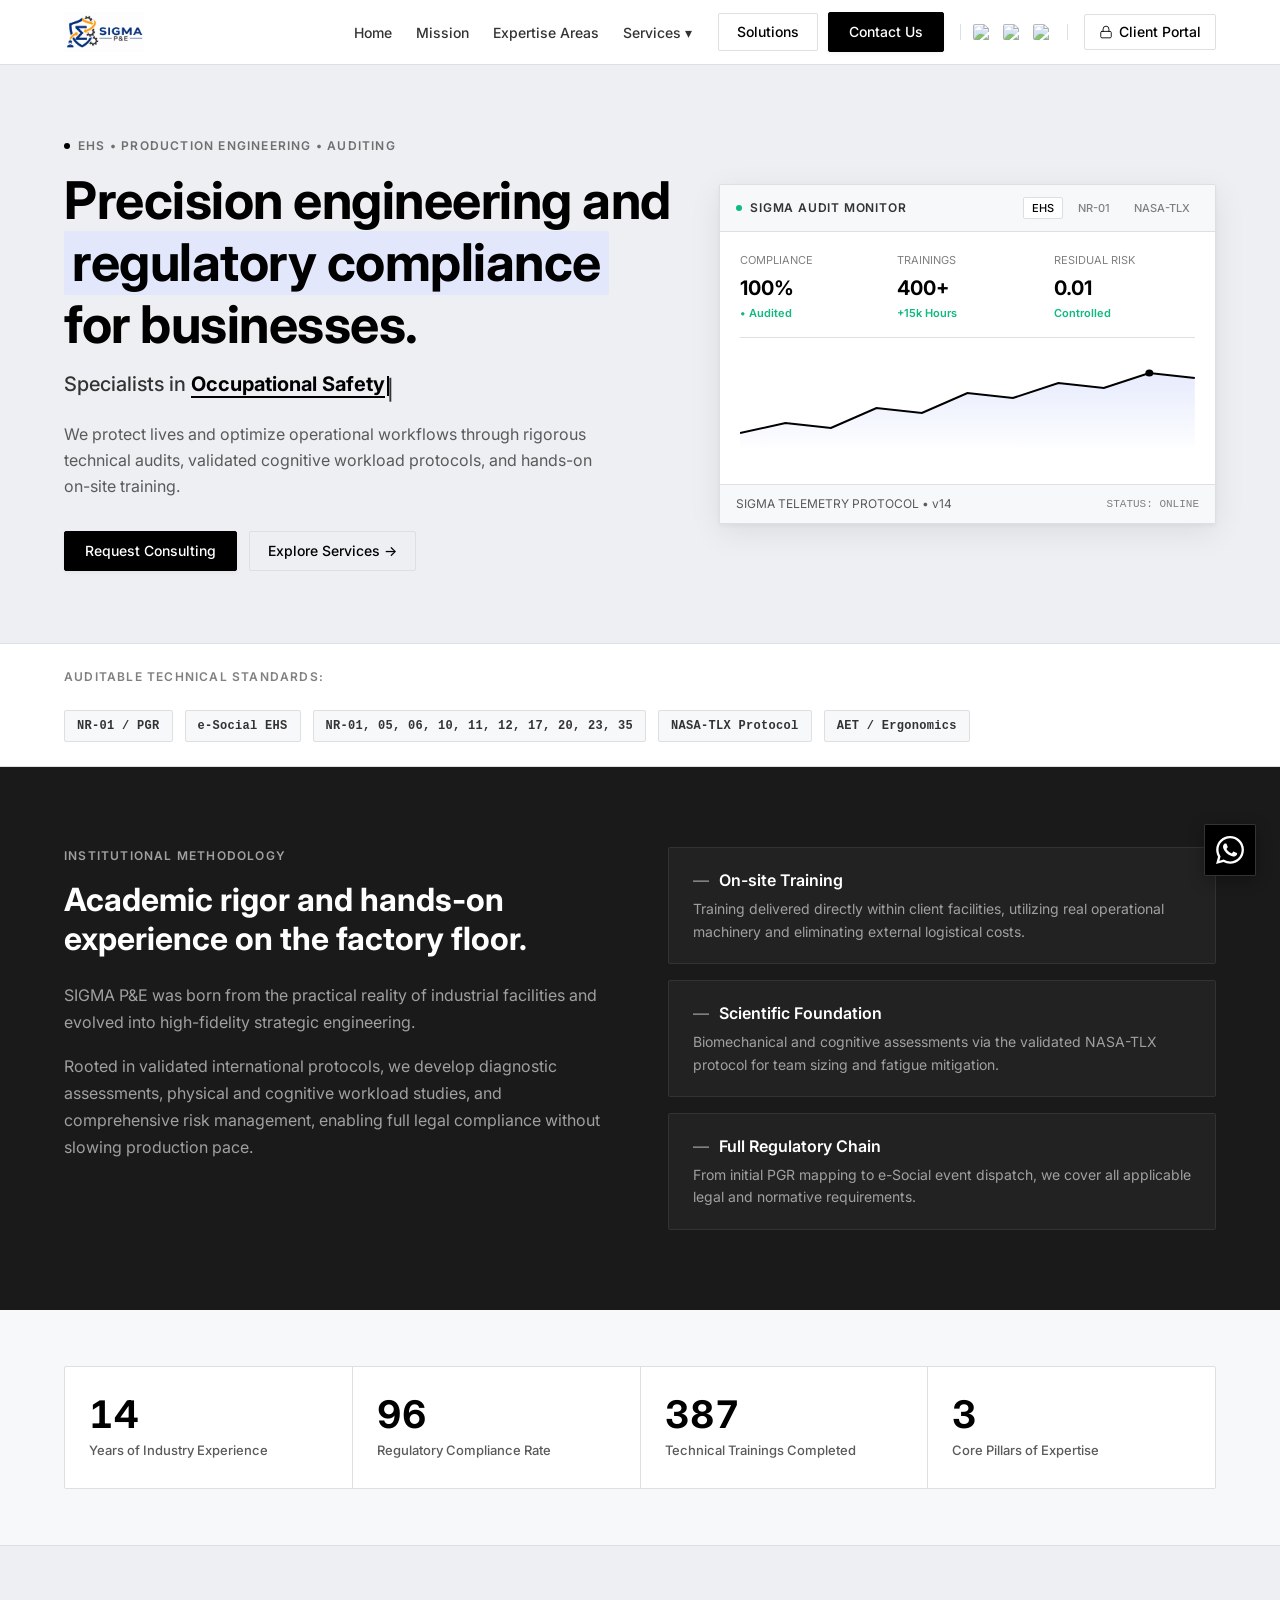
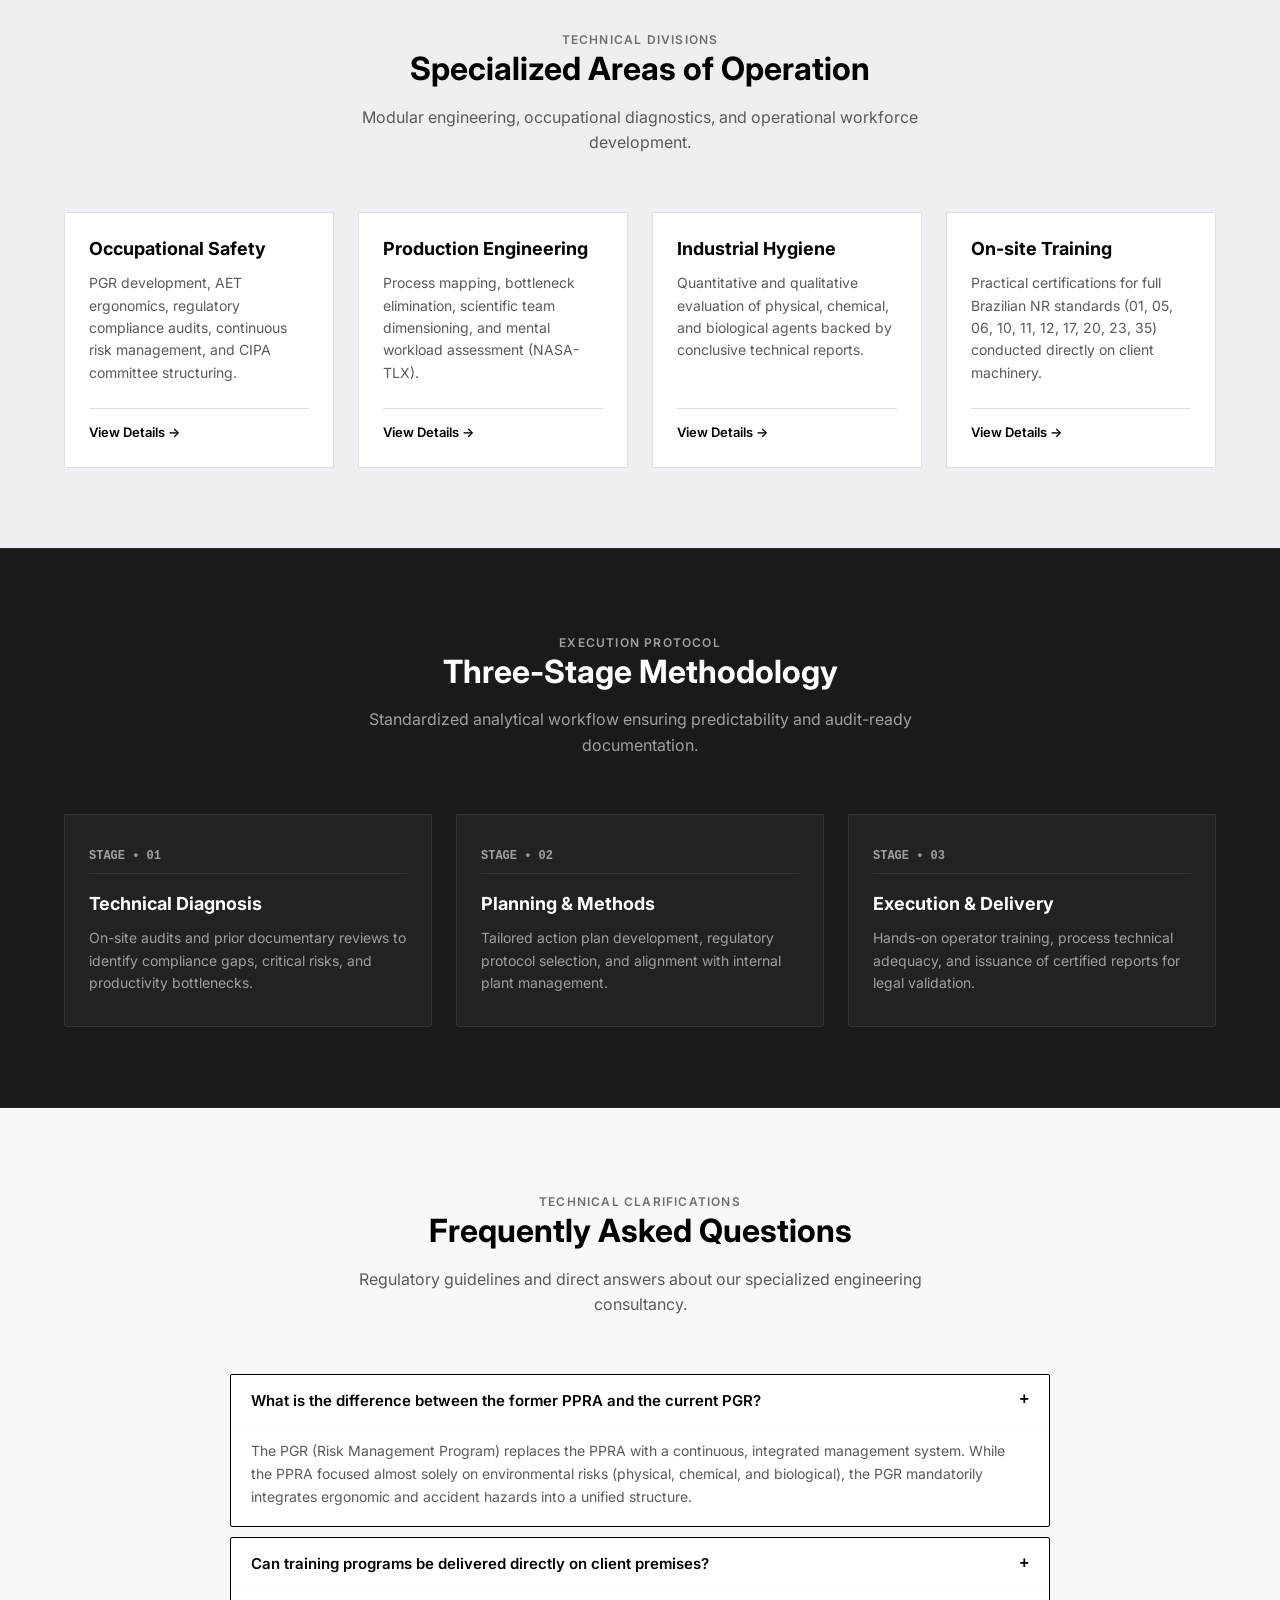
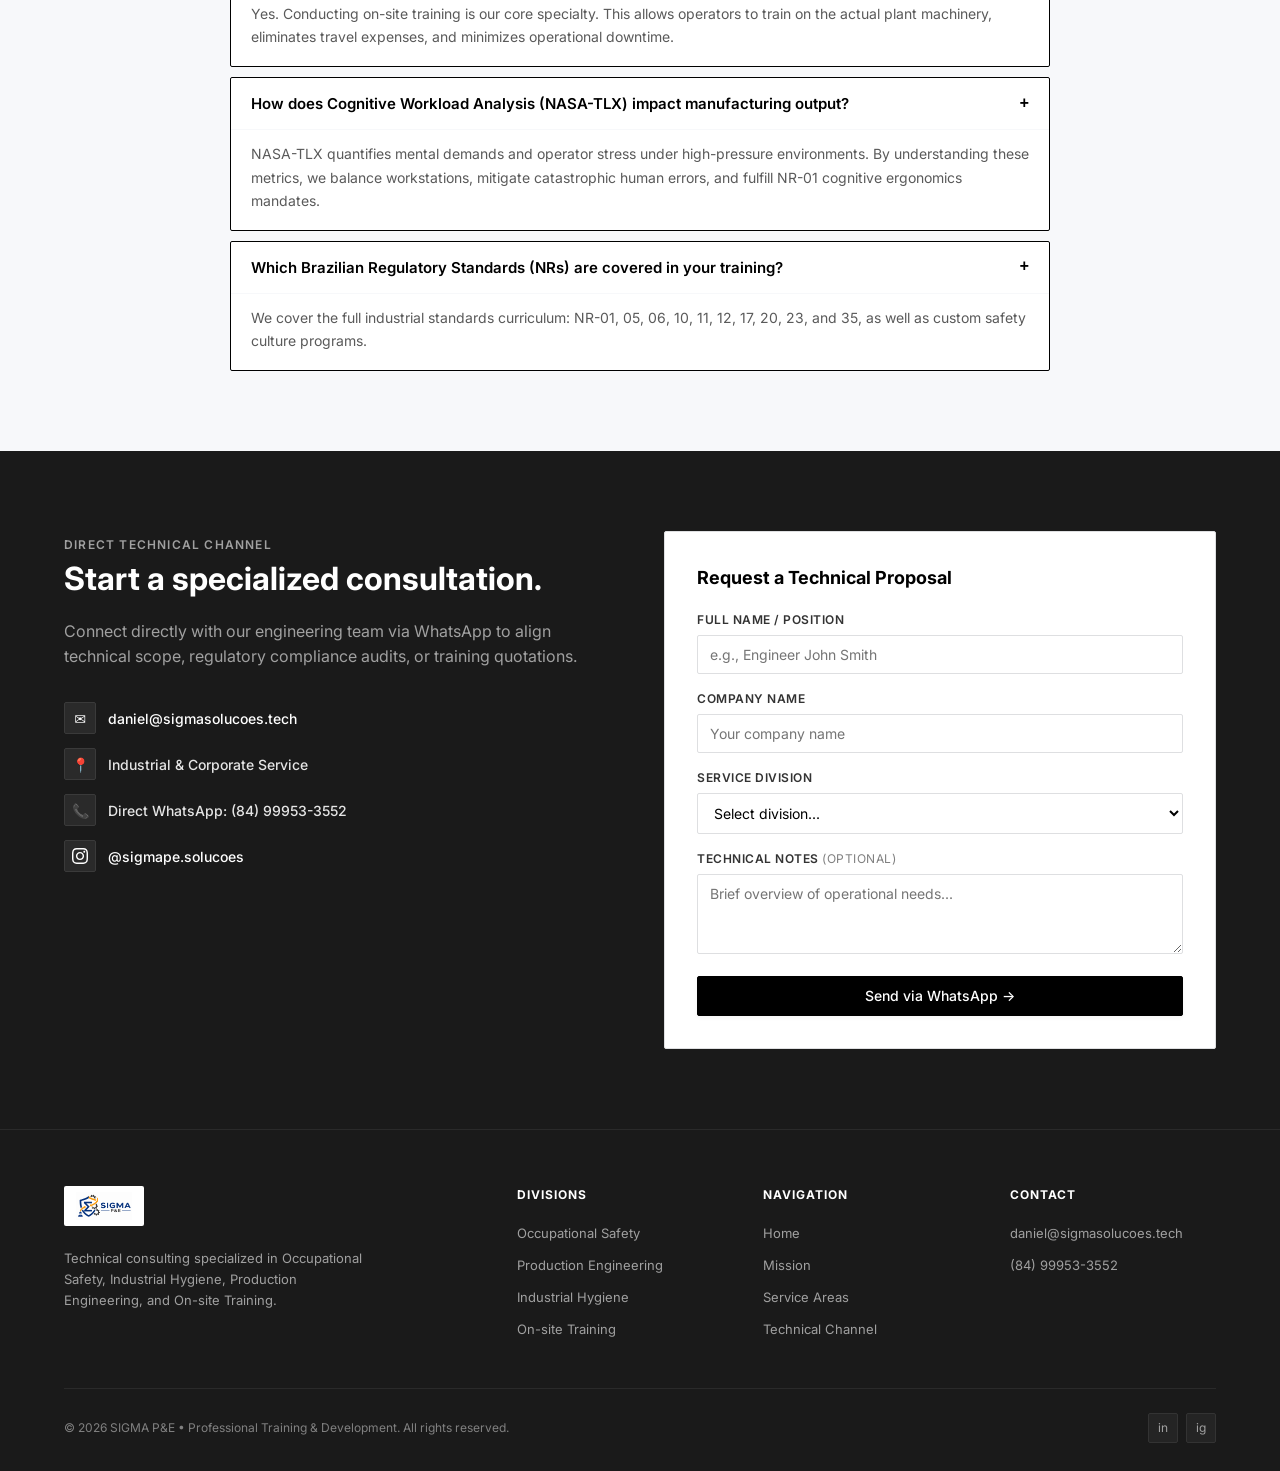
==== commit 99a2932d: "amplia posicionamento do titulo principal da home para todos os setores" ====
--- a/en/index.html
+++ b/en/index.html
@@ -6,7 +6,7 @@
     <meta name="description" content="SIGMA P&E — Technical consulting and auditing in Occupational Safety, Industrial Hygiene, Production Engineering, and On-site Training. +15 years of experience.">
     <meta name="keywords" content="occupational safety, industrial hygiene, production engineering, regulatory training, EHS, ergonomics">
     <meta property="og:title" content="SIGMA P&E | Professional Training & Development">
-    <meta property="og:description" content="Precision engineering and regulatory compliance for industries and corporations.">
+    <meta property="og:description" content="Precision engineering and regulatory compliance for businesses and corporations.">
     <meta property="og:type" content="website">
     <meta name="theme-color" content="#1a1a1a">
     <title>SIGMA P&E | Professional Training & Development</title>
@@ -71,7 +71,7 @@
                 <!-- Left Column -->
                 <div class="hero-editorial">
                     <span class="hero-pretitle">EHS &bull; PRODUCTION ENGINEERING &bull; AUDITING</span>
-                    <h1>Precision engineering and <span class="glacier-highlight">regulatory compliance</span> for industry.</h1>
+                    <h1>Precision engineering and <span class="glacier-highlight">regulatory compliance</span> for businesses.</h1>
                     <div class="hero-typewriter-wrapper">
                         Specialists in <strong id="typewriter" class="typewriter-word"></strong><span class="cursor" aria-hidden="true">|</span>
                     </div>
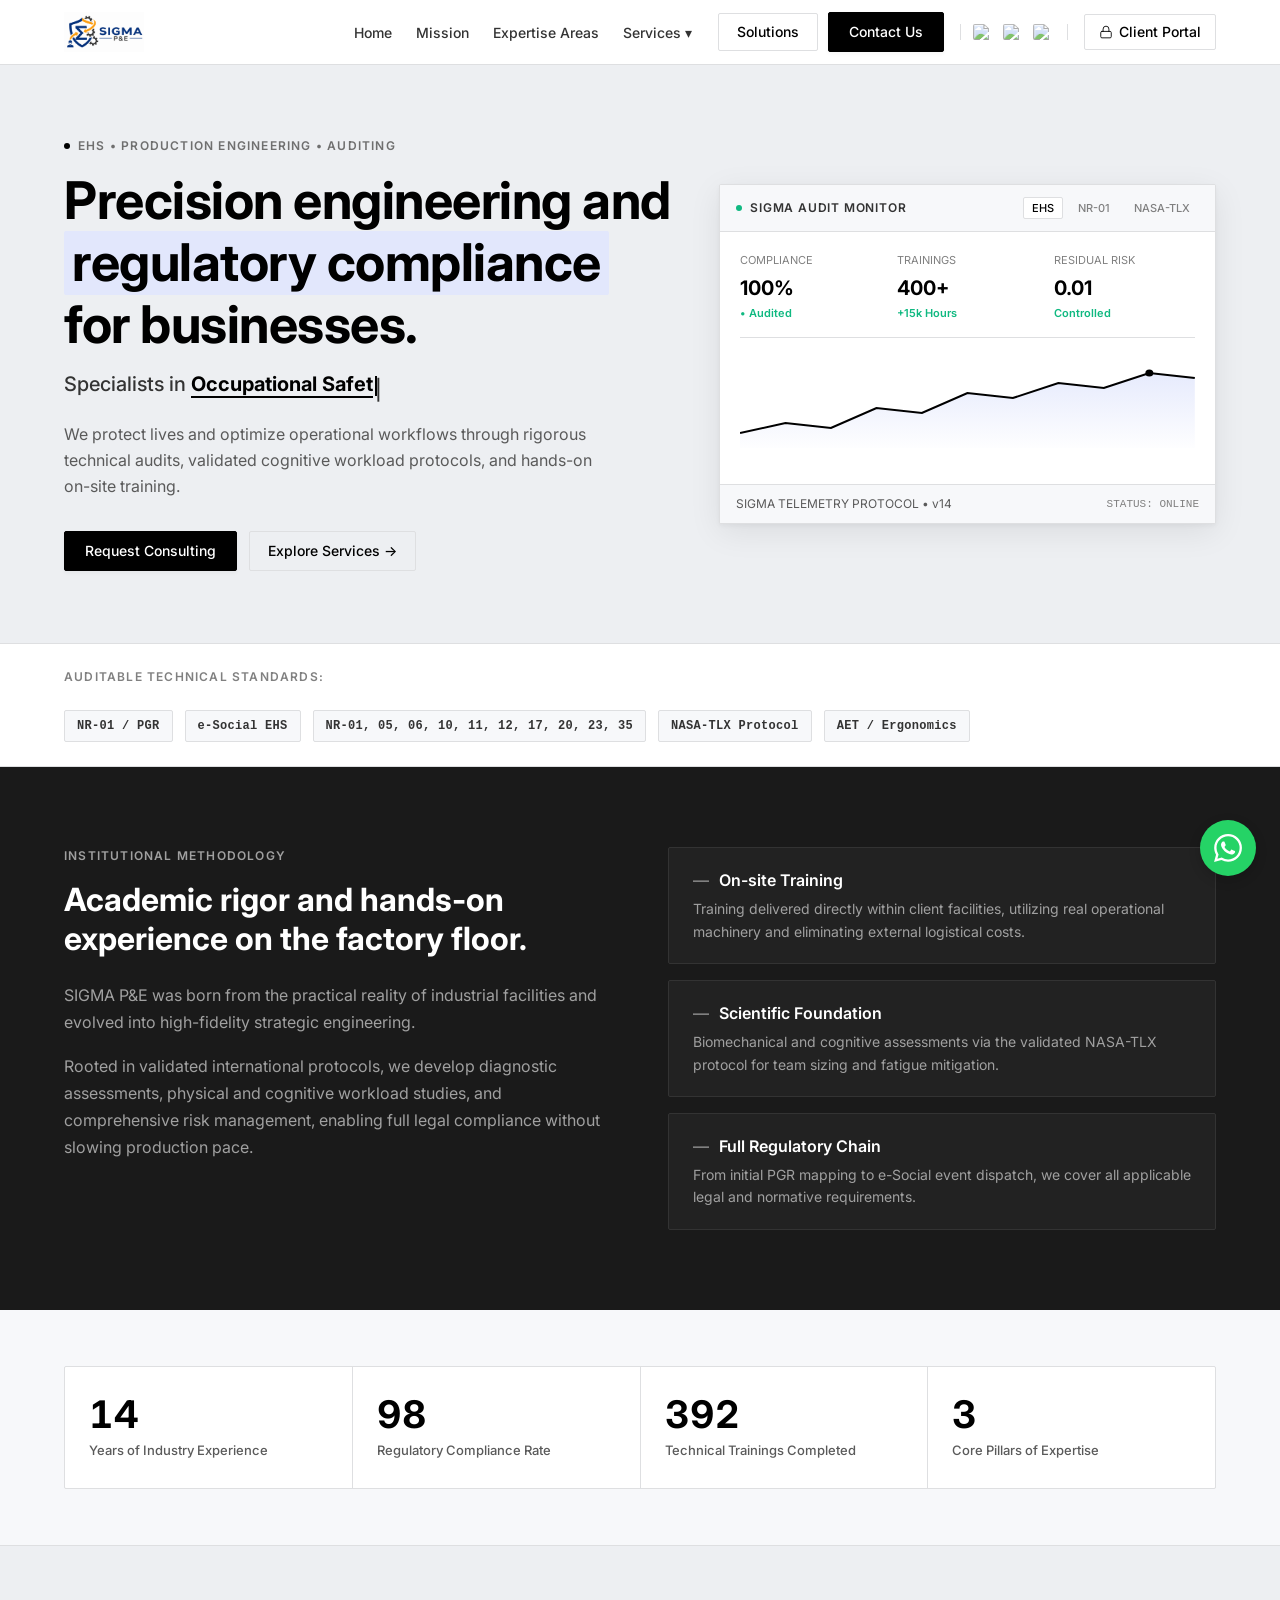
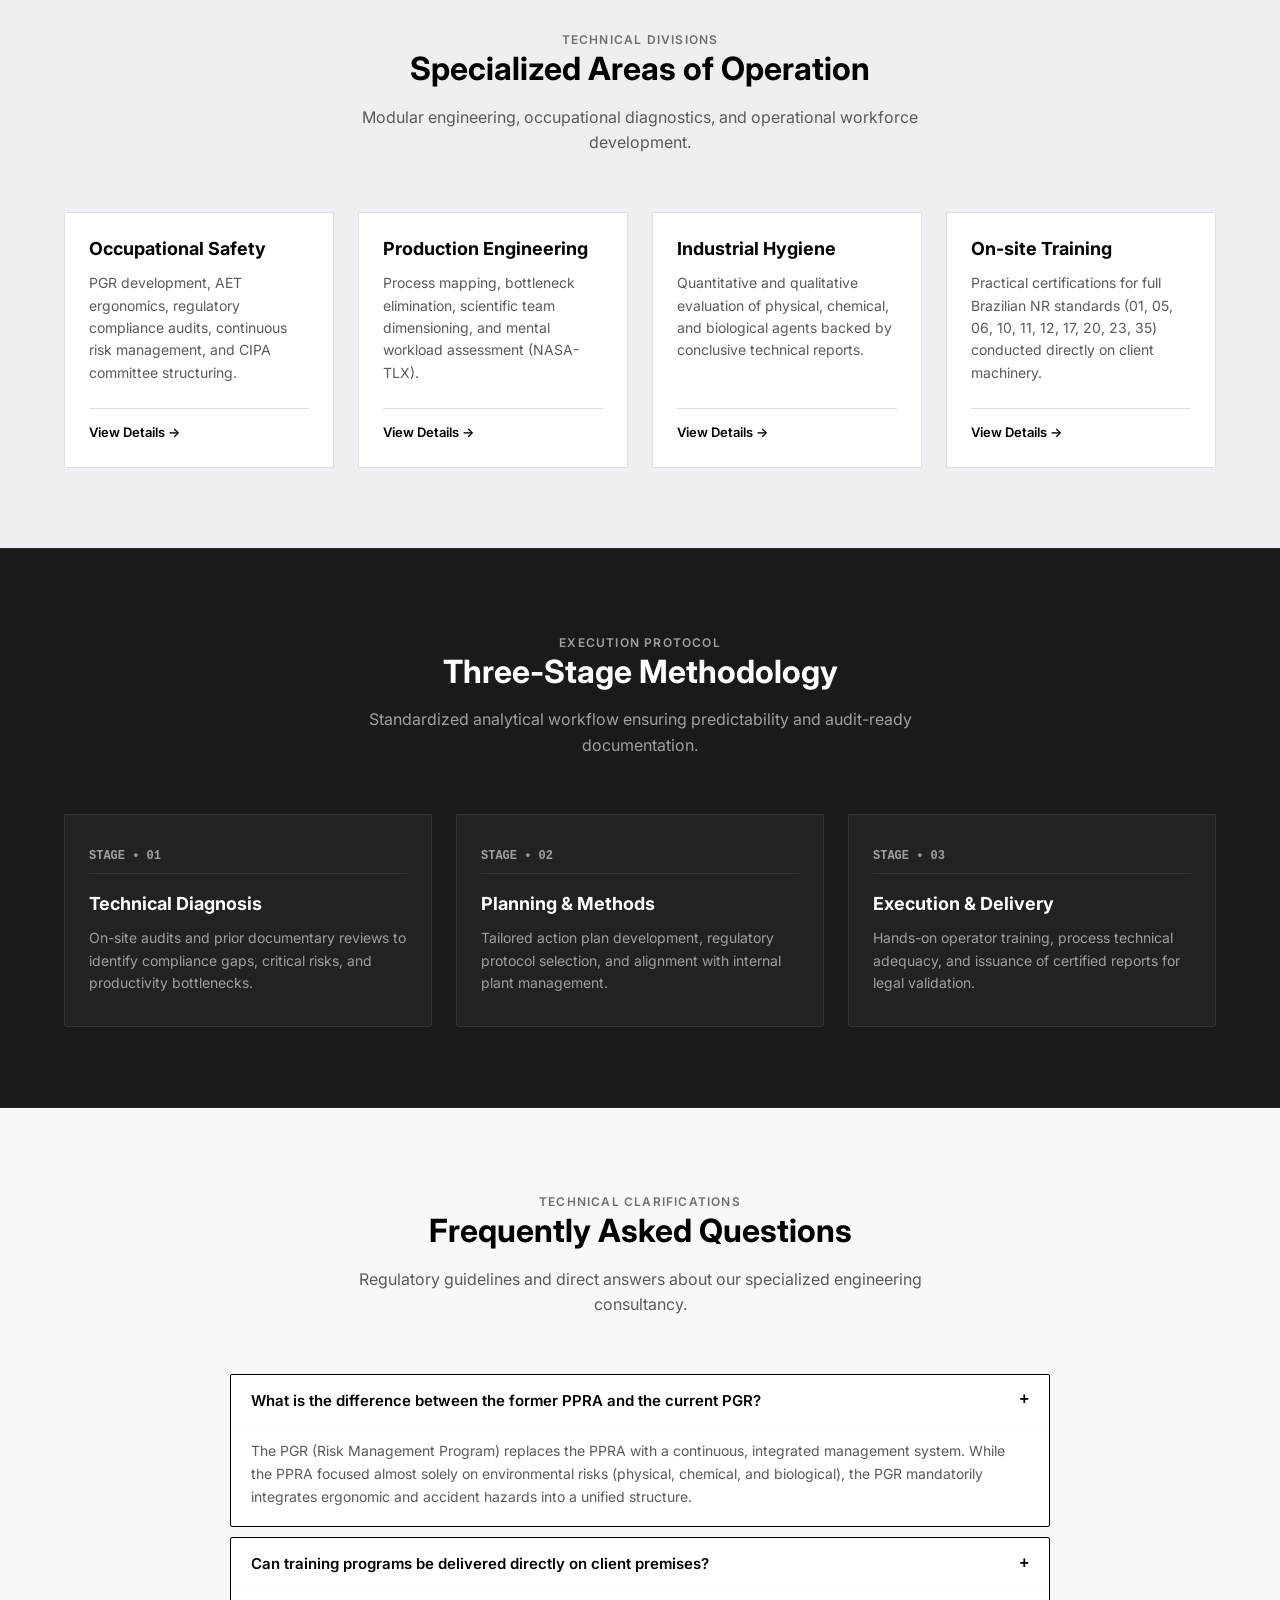
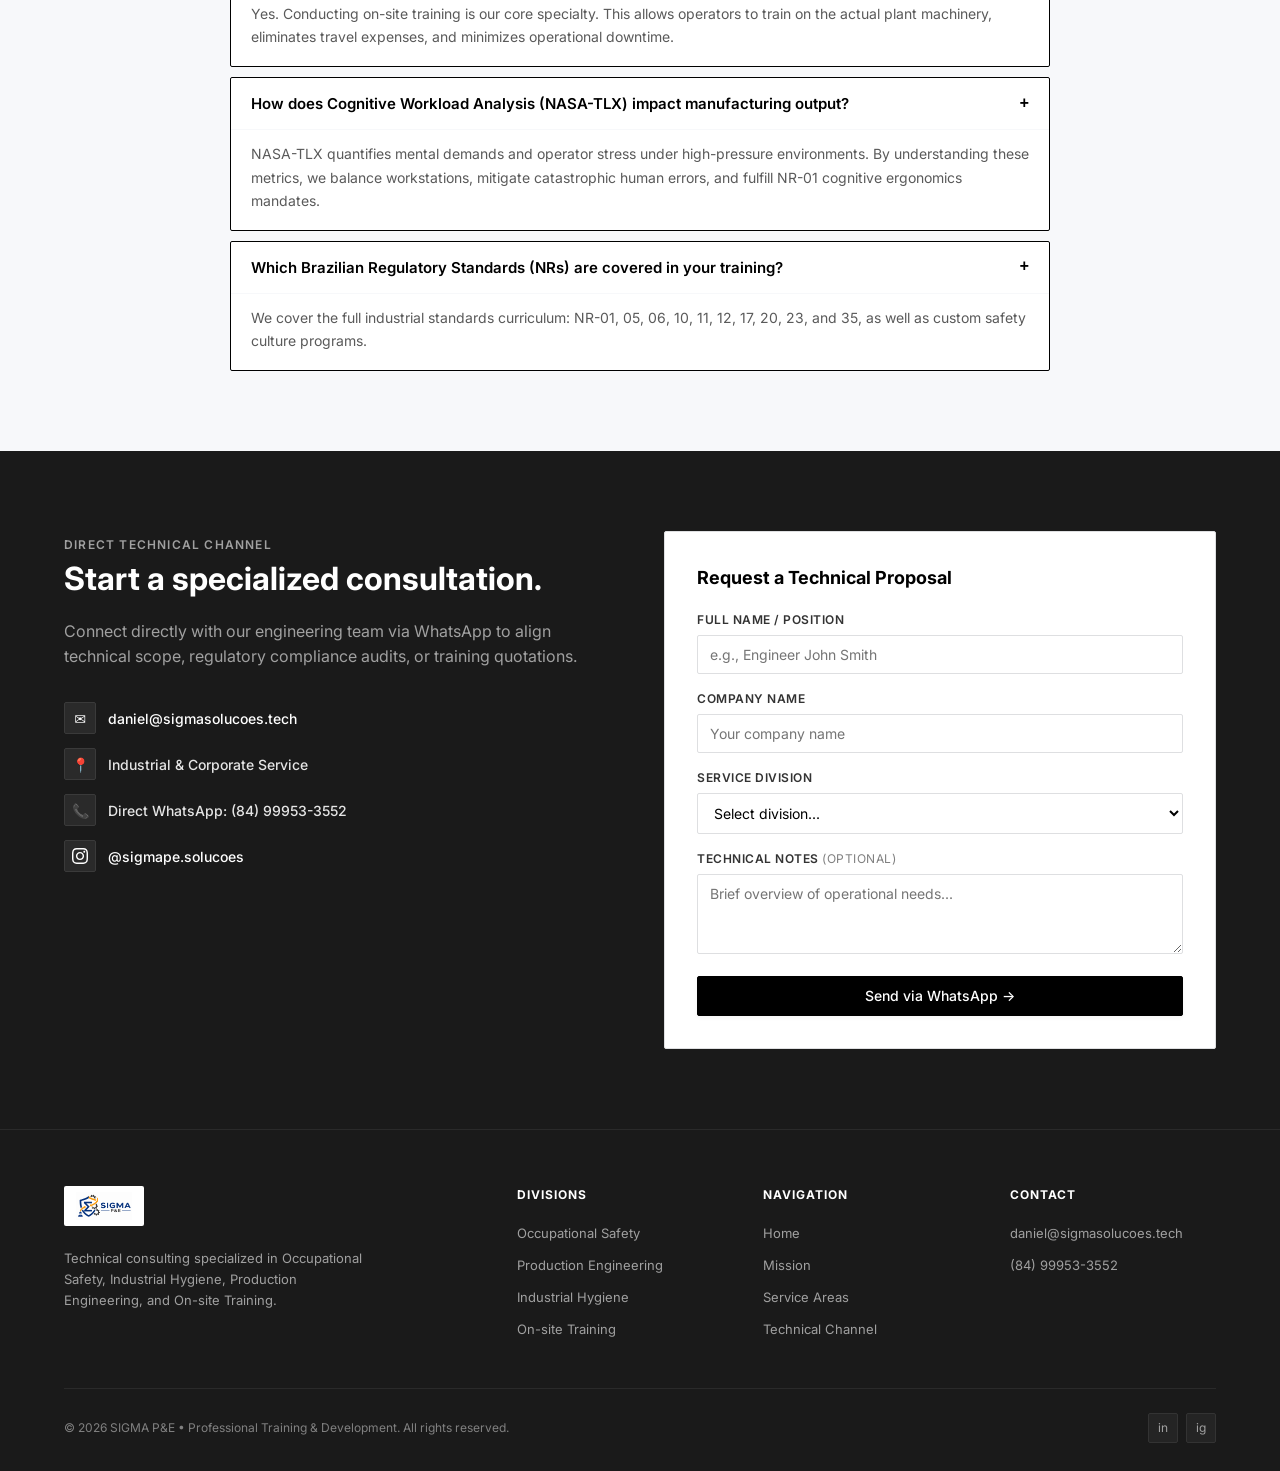
==== commit 0c45e796: "aplica visual circular oficial do whatsapp e atualiza versao do css" ====
--- a/en/index.html
+++ b/en/index.html
@@ -10,7 +10,7 @@
     <meta property="og:type" content="website">
     <meta name="theme-color" content="#1a1a1a">
     <title>SIGMA P&E | Professional Training & Development</title>
-    <link rel="stylesheet" href="../assets/css/style.css?v=18">
+    <link rel="stylesheet" href="../assets/css/style.css?v=19">
     <link rel="icon" href="../assets/img/logo/logo.png" type="image/png">
 </head>
 <body>
--- a/assets/css/style.css
+++ b/assets/css/style.css
@@ -1378,20 +1378,19 @@
     position: fixed;
     bottom: 24px;
     right: 24px;
-    width: 52px;
-    height: 52px;
-    border-radius: var(--radius-sm);
-    background: var(--color-pure-black);
-    border: 1px solid rgba(255, 255, 255, 0.2);
+    width: 56px;
+    height: 56px;
+    border-radius: 50%;
+    background-color: #25D366;
     display: flex;
     align-items: center;
     justify-content: center;
-    box-shadow: 0 4px 16px rgba(0, 0, 0, 0.3);
+    box-shadow: 0 4px 12px rgba(0, 0, 0, 0.18);
     z-index: 999;
     transition: var(--transition);
 }
 .float-whatsapp:hover {
-    background: #242424;
+    background-color: #20BA5A;
     transform: translateY(-2px);
 }
 .back-to-top {
@@ -1650,4 +1649,10 @@
         flex-wrap: wrap;
         gap: 6px;
     }
-}
+    .float-whatsapp {
+        bottom: 18px;
+        right: 18px;
+        width: 52px;
+        height: 52px;
+    }
+}
